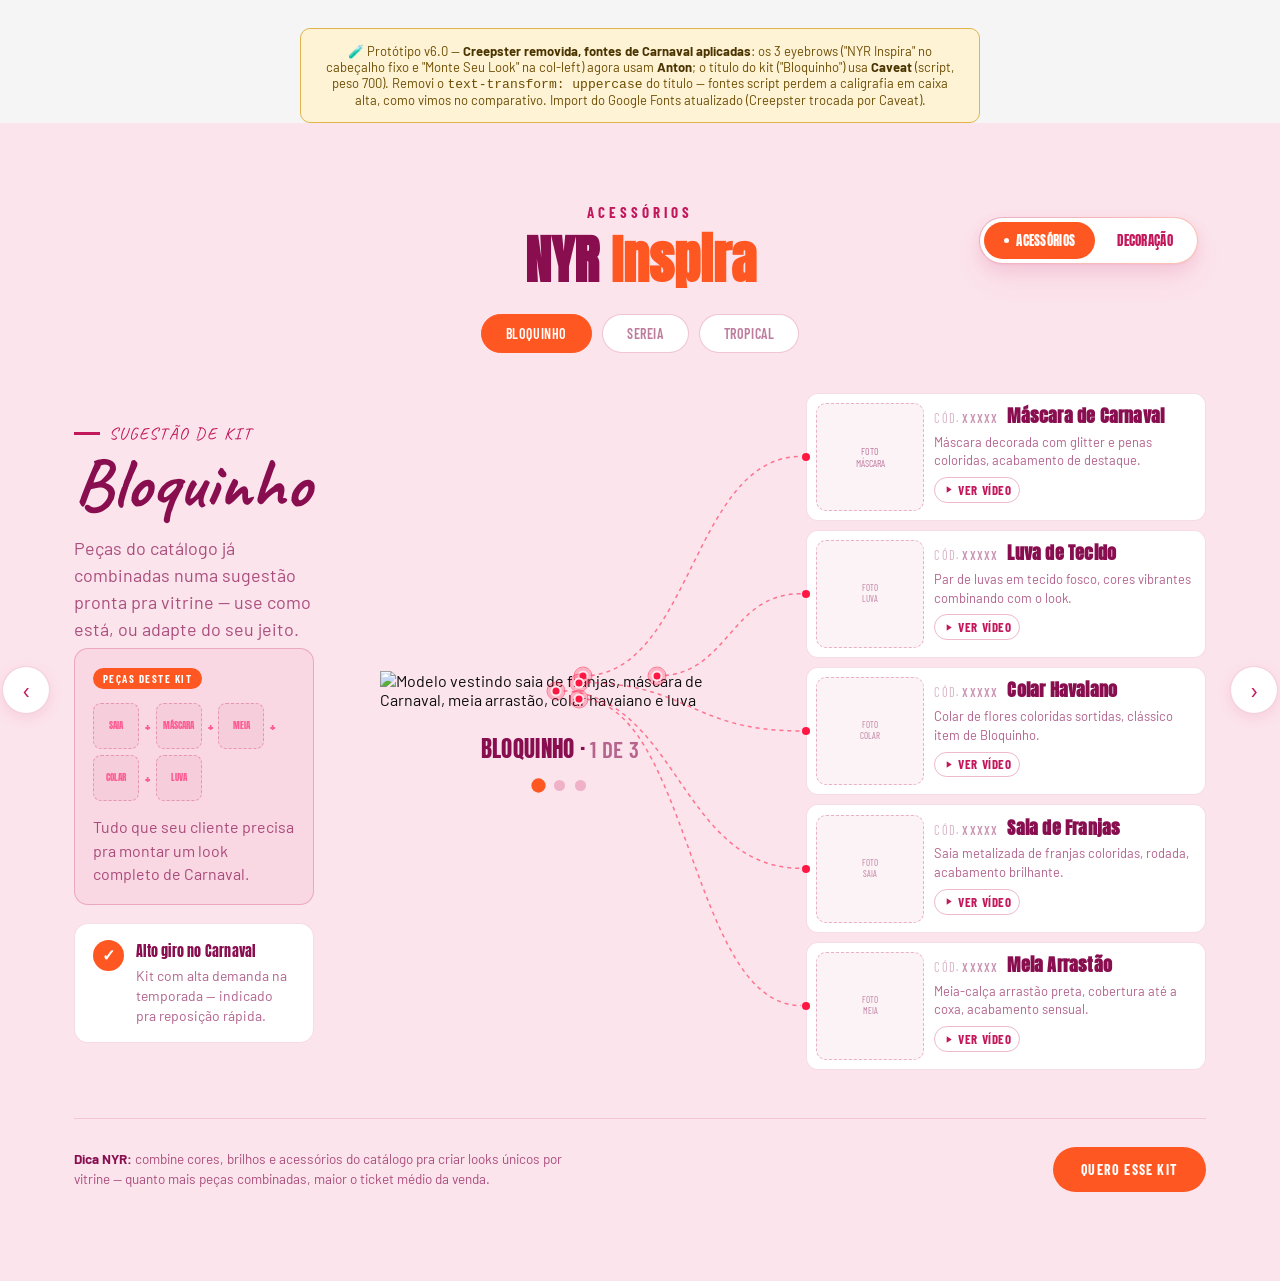
==== antigo.html @ 209e0025 "Testando fundos alternativos" ====
<!DOCTYPE html>
<html lang="pt-BR">

<head>
    <meta charset="UTF-8">
    <meta name="viewport" content="width=device-width, initial-scale=1.0">
    <title>Protótipo v2 — NYR Inspira (3 colunas + hotspots)</title>
    <link rel="preconnect" href="https://fonts.googleapis.com">
    <link rel="preconnect" href="https://fonts.gstatic.com" crossorigin>
    <link rel="stylesheet"
        href="https://fonts.googleapis.com/css2?family=Anton&family=Barlow+Condensed:wght@300;400;600;700&family=Barlow:ital,wght@0,400;0,500;0,600;1,400;1,600&family=Caveat:wght@700&display=swap">
    <style>
        :root {
            --white: #ffffff;
            --black: #0d0d0d;
            --gray-2: #e0e0e0;
            --gray-text: #6b6b6b;
            --radius-card: 16px;
            --transition: 0.32s cubic-bezier(0.4, 0, 0.2, 1);
            /* sazonalidade corrente da seção = Carnaval (Bloquinho) —
               paleta oficial herdada do SEASONS.carnaval do index.html,
               mesmos nomes de variável usados no applySeason() do site
               principal, pra já nascer compatível se um dia essa seção
               for costurada dentro dele */
            --season-primary: #C2185B;
            --season-cta: #FF5722;
            --season-light: #FCE4EC;
            --season-mid: #FF4081;
            --season-badge: #FF1744;
            --season-label: #880E4F;
            --season-border: #C2185B;
        }

        * {
            box-sizing: border-box;
            margin: 0;
            padding: 0;
        }

        html {
            overflow-x: hidden;
            /* o scroll horizontal da página é regido ora pelo <html>, ora
               pelo <body>, dependendo do navegador — aplicar só no body
               não é garantia; os dois juntos removem a ambiguidade */
        }

        body {
            font-family: 'Barlow', sans-serif;
            background: #f5f5f5;
            color: var(--black);
            overflow-x: hidden;
            width: 100%;
            /* contém elementos position:absolute que vazam pra fora da
               viewport (ex: as setas de navegação, que podem protuberar
               até ~88px pra fora do .inspira-grid em telas largas) — sem
               isso, esse vazamento gera barra de rolagem horizontal na
               página inteira */
        }

        img {
            display: block;
            max-width: 100%;
        }

        button {
            font-family: inherit;
            cursor: pointer;
            border: none;
            background: none;
        }

        .sandbox-note {
            max-width: 680px;
            margin: 28px auto 0;
            padding: 14px 18px;
            background: #fff3d6;
            border: 1px solid #e0b34d;
            border-radius: 10px;
            font-size: 13px;
            color: #6b4c00;
            text-align: center;
        }

        .sandbox-note b {
            color: #4a3400;
        }

        /* ═══════════════════════════════════════════════
           SEÇÃO
        ═══════════════════════════════════════════════ */
        .inspira {
            background: var(--season-light);
            padding: 80px 0 90px;
            position: relative;
            /* position:relative — âncora pras setas de navegação (bordas
               da seção) e pra alavanca Acessórios/Decoração (canto
               superior direito) */
        }

        .inspira .container {
            max-width: 1180px;
            margin: 0 auto;
            padding: 0 24px;
            position: relative;
            /* âncora das setas de navegação — não usamos .inspira-grid
               porque ela vira display:contents no mobile (perde a caixa).
               .container tem o mesmo retângulo que .inspira-grid em
               qualquer largura (grid não tem padding próprio), então
               trocar a referência não muda nada visualmente fora do
               mobile */
        }

        /* ─── CABEÇALHO DA SEÇÃO — fixo, nunca muda com a troca de kit ─── */
        .inspira-header {
            text-align: center;
            margin-bottom: 40px;
        }

        .inspira-header-eyebrow {
            font-family: 'Barlow Condensed', sans-serif;
            font-weight: 700;
            font-size: 15px;
            letter-spacing: 4px;
            text-transform: uppercase;
            color: var(--season-primary);
            display: block;
            margin-bottom: 12px;
            /* tamanhos replicados de .section-eyebrow (LP) — 15px base,
               17px em ≥1500px (ver media query lá embaixo) */
        }

        .inspira-header-title {
            font-family: 'Anton', sans-serif;
            font-size: clamp(32px, 5vw, 52px);
            line-height: 1.05;
            color: var(--season-label);
            margin-bottom: 10px;
            /* tamanhos replicados de .section-title (LP) — mesmo clamp()
               exato, com bônus em ≥1500px (clamp(52px,3.33vw,64px)) */
        }

        .inspira-header-title em {
            color: var(--season-cta);
            font-style: normal;
            /* réplica de .section-title em — a "segunda cor" do título,
               igual ao "Produtos" laranja no exemplo da LP */
        }

        /* ─── ALAVANCA ACESSÓRIOS/DECORAÇÃO — canto superior direito da
           seção, grande, tipo switch de tema claro/escuro. Página inicia
           em Acessórios. ─── */
        /* ─── ALAVANCA ACESSÓRIOS/DECORAÇÃO — canto superior direito da
           seção, acima do eyebrow (não mais na mesma faixa vertical, pra
           não sobrepor em telas estreitas). Página inicia em Acessórios.
           Pílula interna desliza via JS (updateModePill), medindo o botão
           ativo de verdade — mais robusto que calc() com gap de flex. ─── */
        .inspira-mode-toggle {
            position: absolute;
            top: 14px;
            right: 32px;
            display: inline-flex;
            background: #ffffff;
            border-radius: 100px;
            padding: 4px;
            gap: 2px;
            box-shadow:
                0 1px 2px rgba(194, 24, 91, 0.06),
                0 6px 16px rgba(194, 24, 91, 0.10),
                0 16px 32px rgba(194, 24, 91, 0.06);
            /* borda com leve gradiente em vez de linha sólida cinza-rosa —
               truque do duplo background (padding-box + border-box) */
            border: 1px solid transparent;
            background-image:
                linear-gradient(#ffffff, #ffffff),
                linear-gradient(135deg, rgba(194, 24, 91, 0.35), rgba(255, 87, 34, 0.35));
            background-origin: border-box;
            background-clip: padding-box, border-box;
            z-index: 6;
        }

        .inspira-mode-pill {
            position: absolute;
            top: 4px;
            left: 4px;
            height: calc(100% - 8px);
            width: 0;
            background: var(--season-cta);
            border-radius: 100px;
            transition: transform 0.35s cubic-bezier(0.65, 0, 0.35, 1), width 0.35s cubic-bezier(0.65, 0, 0.35, 1);
            z-index: 0;
        }

        .inspira-mode-btn {
            position: relative;
            z-index: 1;
            display: inline-flex;
            align-items: center;
            font-family: 'Anton', sans-serif;
            font-size: clamp(12px, 1vw, 14px);
            letter-spacing: 0.3px;
            text-transform: uppercase;
            padding: 9px 20px;
            border-radius: 100px;
            color: var(--season-primary);
            background: transparent;
            transition: color var(--transition);
            white-space: nowrap;
        }

        .inspira-mode-btn:not(.active):hover {
            color: var(--season-cta);
        }

        .inspira-mode-btn.active {
            color: #ffffff;
        }

        /* pontinho que só aparece no botão ativo — micro-detalhe que
           reforça o estado além da cor, com uma leve animação de entrada */
        .mode-dot {
            width: 0;
            height: 5px;
            border-radius: 50%;
            background: #ffffff;
            opacity: 0;
            transform: scale(0.4);
            transition: width var(--transition), opacity var(--transition), transform var(--transition), margin var(--transition);
        }

        .inspira-mode-btn.active .mode-dot {
            width: 5px;
            opacity: 1;
            transform: scale(1);
            margin-right: 7px;
        }

        /* ─── VIEWS (Acessórios / Decoração) — troca com fade+slide sutil ─── */
        .inspira-view {
            animation: inspiraViewIn 0.35s ease;
        }

        @keyframes inspiraViewIn {
            from {
                opacity: 0;
                transform: translateY(8px);
            }

            to {
                opacity: 1;
                transform: translateY(0);
            }
        }

        .inspira-decor-placeholder {
            text-align: center;
            padding: 80px 24px;
            max-width: 460px;
            margin: 0 auto;
        }

        .inspira-decor-placeholder-icon {
            font-size: 40px;
            display: block;
            margin-bottom: 14px;
        }

        .inspira-decor-placeholder h3 {
            font-family: 'Anton', sans-serif;
            font-size: 22px;
            color: var(--season-label);
            margin-bottom: 10px;
            text-transform: uppercase;
        }

        .inspira-decor-placeholder p {
            font-size: 14px;
            color: rgba(136, 14, 79, 0.65);
            line-height: 1.5;
        }

        /* ─── SEASON-TABS — trocam o kit exibido dentro da sazonalidade corrente ─── */
        .inspira-tabs {
            display: flex;
            justify-content: center;
            align-items: center;
            gap: 10px;
            margin-top: 26px;
            flex-wrap: wrap;
        }

        .inspira-tab {
            font-family: 'Barlow Condensed', sans-serif;
            font-size: 14px;
            font-weight: 600;
            letter-spacing: 0.6px;
            text-transform: uppercase;
            color: rgba(136, 14, 79, 0.55);
            background: #ffffff;
            border: 1px solid rgba(194, 24, 91, 0.25);
            padding: 10px 24px;
            border-radius: 100px;
            transition: color var(--transition), background var(--transition), border-color var(--transition);
        }

        .inspira-tab:hover {
            color: var(--season-label);
            border-color: rgba(194, 24, 91, 0.5);
        }

        .inspira-tab.active {
            color: #ffffff;
            background: var(--season-cta);
            border-color: var(--season-cta);
        }

        .inspira-grid {
            display: grid;
            grid-template-columns: minmax(200px, 240px) minmax(260px, 1fr) minmax(320px, 400px);
            grid-template-areas: "left model right";
            gap: 36px;
            align-items: center;
            /* position:relative removido — .inspira-grid não é mais o
               ancestral posicionado das setas (agora é .container, ver
               updateNavArrowPosition). Mantê-la position:relative aqui
               criava uma inconsistência: em ≤564px o JS calcula a
               posição relativa ao .container (grid vira display:contents
               e perde a caixa), mas em >564px o grid continuava sendo
               uma caixa real e MAIS PRÓXIMA que o container — o
               navegador ancorava ali, não no container que o JS estava
               presumindo, desalinhando as setas verticalmente */
        }

        .col-left {
            grid-area: left;
        }

        .col-model {
            grid-area: model;
        }

        .model-stack {
            display: flex;
            flex-direction: column;
            align-items: center;
            /* agrupa .model-frame + .kit-switcher-indicator num único
               filho de .col-model, pra empilhar verticalmente sem
               depender da direção do flex de .col-model (que é
               horizontal, pra alinhar a coluna toda no grid) */
        }

        .col-right {
            grid-area: right;
        }

        /* ─── COLUNA 1 — Título + Monte Seu Kit ─── */
        .col-left {
            text-align: left;
        }

        .col-left-decor {
            margin-top: clamp(8px, 1.36vw + 0.34px, 18px);
        }

        .kit-stat-badge {
            display: flex;
            text-align: left;
            align-items: flex-start;
            gap: clamp(6px, 0.82vw + 1.40px, 12px);
            background: #ffffff;
            border: 1px solid rgba(194, 24, 91, 0.15);
            border-radius: 14px;
            padding: clamp(8px, 1.09vw + 1.87px, 16px) clamp(9px, 1.22vw + 2.10px, 18px);
            width: 100%;
        }

        .kit-stat-icon {
            flex-shrink: 0;
            width: clamp(21px, 1.49vw + 12.57px, 32px);
            height: clamp(21px, 1.49vw + 12.57px, 32px);
            border-radius: 50%;
            background: var(--season-cta);
            color: #ffffff;
            display: flex;
            align-items: center;
            justify-content: center;
            font-size: clamp(11px, 0.68vw + 7.17px, 16px);
            font-weight: 700;
        }

        .kit-stat-title {
            font-family: 'Anton', sans-serif;
            font-size: clamp(11px, 0.48vw + 8.32px, 14.5px);
            color: var(--season-label);
            letter-spacing: 0.2px;
            margin-bottom: 4px;
        }

        .kit-stat-desc {
            font-size: clamp(11.5px, 0.34vw + 9.58px, 14px);
            line-height: 1.45;
            color: rgba(136, 14, 79, 0.65);
        }

        .inspira-eyebrow {
            font-family: 'Caveat', cursive;
            display: inline-flex;
            align-items: center;
            gap: clamp(5px, 0.68vw + 1.17px, 10px);
            font-size: clamp(13px, 0.54vw + 9.93px, 17px);
            letter-spacing: 2px;
            text-transform: uppercase;
            color: var(--season-primary);
            margin-bottom: clamp(2px, 0.27vw + 0.47px, 4px);
        }

        .inspira-eyebrow::before {
            content: '';
            width: clamp(11px, 2.04vw - 0.49px, 26px);
            height: 3px;
            background: var(--season-primary);
        }

        .inspira-title {
            font-family: 'Caveat', cursive;
            font-weight: 700;
            font-size: clamp(40px, 4.35vw + 15.48px, 72px);
            line-height: 1.02;
            color: var(--season-label);
        }

        .inspira-sub {
            font-size: clamp(15px, 0.41vw + 12.70px, 18px);
            line-height: 1.5;
            color: rgba(136, 14, 79, 0.7);
            margin: clamp(6px, 1.09vw - 0.13px, 14px) 0 clamp(3px, 0.41vw + 0.70px, 6px);
        }

        .kit-summary-card {
            background: rgba(194, 24, 91, 0.06);
            border: 1px solid rgba(194, 24, 91, 0.25);
            border-radius: 14px;
            padding: clamp(9px, 1.22vw + 2.10px, 18px);
        }

        .kit-summary-label {
            display: inline-block;
            background: var(--season-cta);
            color: #ffffff;
            font-family: 'Barlow Condensed', sans-serif;
            font-size: clamp(8.5px, 0.34vw + 6.58px, 11px);
            font-weight: 700;
            letter-spacing: 1.5px;
            text-transform: uppercase;
            padding: clamp(2px, 0.27vw + 0.47px, 4px) clamp(6px, 0.54vw + 2.93px, 10px);
            border-radius: 100px;
            margin-bottom: clamp(6px, 1.09vw - 0.13px, 14px);
        }

        .kit-summary-icons {
            display: flex;
            align-items: center;
            flex-wrap: wrap;
            row-gap: 8px;
            gap: clamp(3px, 0.41vw + 0.70px, 6px);
            margin-bottom: clamp(6px, 1.09vw - 0.13px, 14px);
        }

        .kit-summary-icons img {
            width: clamp(27px, 2.58vw + 12.44px, 46px);
            height: clamp(27px, 2.58vw + 12.44px, 46px);
            border-radius: 8px;
            object-fit: cover;
            border: 1px solid rgba(194, 24, 91, 0.2);
        }

        .kit-summary-icons span {
            font-family: 'Anton', sans-serif;
            font-size: clamp(10px, 0.68vw + 6.17px, 15px);
            color: rgba(255, 64, 129, 0.8);
        }

        /* swatch placeholder — usado enquanto não há foto real da peça */
        .placeholder-swatch {
            display: flex;
            align-items: center;
            justify-content: center;
            background: rgba(194, 24, 91, 0.05);
            border: 1px dashed rgba(194, 24, 91, 0.3);
            color: rgba(136, 14, 79, 0.5);
            font-family: 'Barlow Condensed', sans-serif;
            text-align: center;
            line-height: 1.2;
        }

        .kit-summary-card p {
            font-size: clamp(13px, 0.41vw + 10.70px, 16px);
            line-height: 1.5;
            color: rgba(136, 14, 79, 0.7);
        }

        /* ─── COLUNA 2 — Foto + hotspots ───
           A imagem fica MAIOR que as colunas vizinhas de propósito: como é o
           único conteúdo alto dessa coluna, ela dita a altura da linha do
           grid inteira — o texto da col-left e os cards da col-right, que
           são mais curtos, ficam centralizados (align-items:center no
           .inspira-grid) e "sobram" espaço vazio acima/abaixo, dando a
           impressão de que a foto invade esse espaço. Continua contida
           dentro do padding da seção .inspira, não rompe a seção. */
        .col-model {
            position: relative;
            display: flex;
            justify-content: flex-start;
            align-items: center;
            min-width: 0;
            overflow: visible;
        }

        .model-frame {
            position: relative;
            width: fit-content;
            margin-left: clamp(-30px, -18.75vw + 330px, 30px);
            /* oscila de -30px em 1920px até +30px em 1600px (transição
               mais rápida que antes). Acima de 1920px trava em -30px;
               abaixo de 1600px trava em +30px, até a faixa fixa de
               -40px assumir em 1179px (ver media query abaixo) — de
               900px pra baixo, o breakpoint tablet assume e força
               margin-left:0 (regra já existente, não alterada aqui).
               height segue removida, a pedido */
        }

        .model-photo {
            display: block;
            height: 100%;
            width: auto;
            object-fit: contain;
        }

        /* ─── setas de navegação — ciclam entre os kits. Ancoradas nas
           bordas da SEÇÃO (.inspira), não mais coladas no modelo — porque
           trocar de kit muda tudo (foto, texto, produtos), não só a foto,
           então a navegação merece ser um controle de nível de seção.
           "top" é definido via JS (updateNavArrowPosition), pra alinhar
           verticalmente com o centro do .model-frame mesmo a seção
           inteira (com cabeçalho + rodapé) sendo mais alta que a foto. ─── */
        .model-nav-arrow {
            position: absolute;
            width: 48px;
            height: 48px;
            border-radius: 50%;
            background: #ffffff;
            border: 1px solid rgba(194, 24, 91, 0.2);
            color: var(--season-primary);
            font-size: 26px;
            line-height: 1;
            display: flex;
            align-items: center;
            justify-content: center;
            cursor: pointer;
            box-shadow: 0 4px 14px rgba(194, 24, 91, 0.1);
            transition: background var(--transition), color var(--transition), border-color var(--transition);
            z-index: 5;
        }

        .model-nav-arrow:hover {
            background: var(--season-cta);
            color: #ffffff;
            border-color: var(--season-cta);
        }

        .model-nav-prev,
        .model-nav-next {
            /* left/right calculados via JS (updateNavArrowGap) — usar
               right:100%+margin gerou confusão de sinal duas vezes
               seguidas; pixels diretos em JS são inequívocos */
        }

        /* ─── indicador de kit ativo (nome + dots), sincronizado com as tabs ─── */
        .kit-switcher-indicator {
            display: flex;
            flex-direction: column;
            align-items: center;
            gap: 14px;
            margin-top: 22px;
        }

        .kit-switcher-label {
            font-family: 'Anton', sans-serif;
            font-size: clamp(18px, 1.8vw, 24px);
            font-weight: 400;
            color: var(--season-label);
            letter-spacing: 0.3px;
            text-transform: uppercase;
        }

        .kit-switcher-count {
            opacity: 0.6;
            font-family: 'Barlow Condensed', sans-serif;
            font-weight: 600;
        }

        .kit-switcher-dots {
            display: flex;
            gap: 10px;
        }

        .kit-dot {
            width: 11px;
            height: 11px;
            border-radius: 50%;
            background: rgba(194, 24, 91, 0.25);
            cursor: pointer;
            transition: background var(--transition), transform var(--transition);
        }

        .kit-dot.active {
            background: var(--season-cta);
            transform: scale(1.3);
        }

        /* mantido apenas como referência de fallback, não é mais usado no momento */
        .model-placeholder {
            width: 100%;
            height: 100%;
            display: flex;
            flex-direction: column;
            align-items: center;
            justify-content: center;
            border: 2px dashed rgba(255, 255, 255, 0.18);
            border-radius: 14px;
            gap: 10px;
        }

        .model-placeholder svg {
            width: 46%;
            opacity: 0.28;
        }

        .model-placeholder-label {
            font-family: 'Barlow Condensed', sans-serif;
            font-size: 11px;
            letter-spacing: 1px;
            text-transform: uppercase;
            color: rgba(255, 255, 255, 0.35);
            text-align: center;
            max-width: 180px;
            line-height: 1.4;
        }

        /* hotspot dots — posições em % ilustrativas, calibrar com a foto real */
        .hotspot {
            position: absolute;
            width: 11px;
            height: 11px;
            border-radius: 50%;
            background: var(--season-badge);
            border: 2px solid rgba(255, 255, 255, 0.9);
            box-shadow: 0 0 0 3px rgba(255, 23, 68, 0.25);
            transform: translate(-50%, -50%);
            z-index: 3;
            cursor: pointer;
            /* clicável — pula até o card de produto correspondente, ver
               scrollToCard() no JS */
        }

        .hotspot::after {
            content: '';
            position: absolute;
            inset: -6px;
            border-radius: 50%;
            border: 1.5px solid rgba(255, 23, 68, 0.5);
            animation: hotspot-pulse 2.2s ease-out infinite;
        }

        @keyframes hotspot-pulse {
            0% {
                transform: scale(0.8);
                opacity: 1;
            }

            100% {
                transform: scale(1.9);
                opacity: 0;
            }
        }

        /* posições calibradas medindo diretamente o canal alpha/cor da
           imagem landingPage_nyr-inspira.png (800×1536) — mesma
           metodologia usada no Vampiro, mas agora com 5 peças em vez de 3 */
        #hs-mascara {
            top: 13%;
            left: 52%;
            /* corrigido: a versão anterior (top:8% left:55%) caía nas
               penas, não na máscara — recalibrado isolando só o dourado
               da máscara e excluindo o magenta/amarelo das penas */
        }

        #hs-luva {
            top: 13%;
            left: 71%;
            /* luva erguida (mão direita) — a modelo usa luva nos dois
               braços, mas o produto é vendido como par único; escolhi a
               mão erguida por ficar mais destacada visualmente, igual à
               garra do Vampiro. A outra luva mediu top:53% left:15% se
               preferir trocar */
        }

        #hs-colar {
            top: 30%;
            left: 51%;
        }

        #hs-saia {
            top: 51%;
            left: 45%;
        }

        #hs-meia {
            top: 73%;
            left: 51%;
        }

        /* ─── linhas conectoras (SVG overlay) ─── */
        .connector-svg {
            position: absolute;
            inset: 0;
            width: 100%;
            height: 100%;
            pointer-events: none;
            z-index: 1;
            overflow: visible;
        }

        .connector-svg path {
            fill: none;
            stroke: rgba(255, 23, 68, 0.55);
            stroke-width: 1.5;
            stroke-dasharray: 4 4;
        }

        /* ─── COLUNA 3 — cards de produto ─── */
        .col-right {
            display: flex;
            flex-direction: column;
            gap: clamp(6.5px, 0.85vw, 9.1px);
        }

        .product-callout {
            position: relative;
            background: #ffffff;
            border: 1px solid rgba(194, 24, 91, 0.15);
            border-radius: 12px;
            padding: clamp(6.5px, 0.78vw, 9.1px);
            display: flex;
            gap: clamp(6.5px, 1.04vw, 10.4px);
            align-items: flex-start;
            transition: border-color var(--transition);
        }

        .product-callout:hover {
            border-color: var(--season-cta);
        }

        .product-callout.hs-active {
            border-color: var(--season-cta);
            border-width: 2px;
            box-shadow: 0 0 0 4px rgba(255, 87, 34, 0.18);
            transition: border-color var(--transition), border-width var(--transition), box-shadow var(--transition);
            /* acende ao clicar no hotspot correspondente na foto — ver
               jump() no JS, que adiciona essa classe e some sozinha
               depois de alguns segundos */
        }

        .product-callout-photo {
            width: clamp(72px, 9vw, 108px);
            aspect-ratio: 1 / 1;
            /* aspect-ratio garante que a altura acompanhe a largura fluida
               na mesma proporção — nunca esprema/estique a imagem */
            border-radius: 10px;
            overflow: hidden;
            flex-shrink: 0;
        }

        .product-callout-photo img {
            width: 100%;
            height: 100%;
            object-fit: cover;
        }

        .product-callout-body {
            flex: 1;
            min-width: 0;
            padding-top: 2px;
        }

        .product-callout-title-row {
            display: flex;
            align-items: baseline;
            gap: 9px;
            flex-wrap: wrap;
            margin-bottom: 6px;
        }

        .product-callout-ref {
            font-family: 'Barlow Condensed', sans-serif;
            font-size: clamp(10.8px, 0.23vw + 9.50px, 12.5px);
            font-weight: 600;
            letter-spacing: 1.2px;
            color: rgba(136, 14, 79, 0.45);
            flex-shrink: 0;
        }

        .product-callout-ref::before {
            content: 'CÓD. ';
            opacity: 0.7;
            font-weight: 400;
        }

        .product-callout-name {
            font-family: 'Anton', sans-serif;
            font-size: clamp(15px, 0.41vw + 12.70px, 18px);
            letter-spacing: 0.2px;
            color: var(--season-label);
            line-height: 1.22;
        }

        .product-callout-desc {
            font-family: 'Barlow', sans-serif;
            font-size: clamp(11.5px, 0.20vw + 10.35px, 13px);
            line-height: 1.45;
            color: rgba(136, 14, 79, 0.65);
            margin-bottom: 7px;
        }

        .product-callout-video-btn {
            display: inline-flex;
            align-items: center;
            gap: 4px;
            padding: clamp(3.25px, 0.39vw, 3.9px) clamp(5.85px, 0.65vw, 7.8px);
            border: 1.5px solid rgba(194, 24, 91, 0.3);
            border-radius: 100px;
            color: var(--season-primary);
            font-family: 'Barlow Condensed', sans-serif;
            font-size: clamp(11.5px, 0.20vw + 10.35px, 13px);
            font-weight: 700;
            letter-spacing: 0.6px;
            text-transform: uppercase;
            transition: border-color var(--transition), color var(--transition);
        }

        .product-callout-video-btn:hover {
            border-color: var(--season-cta);
            color: var(--season-cta);
        }

        .product-callout-video-btn svg {
            width: 11px;
            height: 11px;
            fill: currentColor;
            flex-shrink: 0;
        }

        /* pontinho de origem da linha, do lado do card (coluna 3) */
        .product-callout::before {
            content: '';
            position: absolute;
            width: 8px;
            height: 8px;
            border-radius: 50%;
            background: var(--season-badge);
            top: 50%;
            left: -5px;
            transform: translateY(-50%);
        }

        /* ─── rodapé da seção: dica + cta ─── */
        .inspira-footer {
            margin-top: 48px;
            display: flex;
            align-items: center;
            justify-content: space-between;
            gap: 24px;
            flex-wrap: wrap;
            border-top: 1px solid rgba(194, 24, 91, 0.15);
            padding-top: 28px;
        }

        .inspira-tip {
            font-size: 13.5px;
            line-height: 1.5;
            color: rgba(136, 14, 79, 0.7);
            max-width: 520px;
        }

        .inspira-tip strong {
            color: var(--season-label);
        }

        .inspira-btn {
            flex-shrink: 0;
            background: var(--season-cta);
            color: #ffffff;
            font-family: 'Barlow Condensed', sans-serif;
            font-size: 14px;
            font-weight: 700;
            letter-spacing: 1.2px;
            text-transform: uppercase;
            padding: 14px 28px;
            border-radius: 100px;
            transition: transform var(--transition);
        }

        .inspira-btn:hover {
            transform: translateY(-2px);
        }

        /* ─── BÔNUS EM TELAS LARGAS (≥1500px) — replica o padrão da LP,
           que também dá um acréscimo de tamanho de fonte nessa faixa.
           Nosso clamp() trava em 1300px e não cresce mais sozinho; essa
           camada retoma o crescimento acima disso, só nos papéis que já
           estão alinhados à LP na base (os que ainda não foram alinhados,
           ou que a própria LP não bonifica em 1500px, ficam de fora por
           enquanto). ─── */
        @media (min-width: 1500px) {
            .inspira-eyebrow {
                font-size: 17px;
                /* LP: .section-eyebrow em ≥1500px */
            }

            .product-callout-name {
                font-size: 20px;
                /* LP: .card-name em ≥1500px */
            }

            .product-callout-desc {
                font-size: 15px;
                /* LP: .card-desc em ≥1500px */
            }

            .inspira-header-eyebrow {
                font-size: 17px;
                /* LP: .section-eyebrow em ≥1500px */
            }

            .inspira-header-title {
                font-size: clamp(52px, 3.33vw, 64px);
                /* LP: .section-title em ≥1500px */
            }

            .inspira-sub {
                font-size: 20px;
            }

            .kit-summary-card p {
                font-size: 18px;
            }
        }

        /* ─── responsivo ─── */
        /* faixa 901px–1179px: margin-left fixo em -40px (fora da
           oscilação -30↔30 de cima, e antes do breakpoint tablet
           assumir com margin-left:0 em ≤900px) */
        @media (max-width: 1179px) and (min-width: 901px) {
            .model-frame {
                margin-left: -40px;
            }
        }

        /* ─── BREAKPOINT A (testando: 900px) — só a col-right quebra pra
           baixo; col-left e col-model continuam lado a lado. As linhas
           conectoras já desligam aqui, porque os cards deixam de estar ao
           lado da foto (ligar um hotspot a um card lá embaixo não faz
           sentido visualmente). col-right ocupa a largura toda embaixo. ─── */
        @media (max-width: 900px) {
            .inspira-grid {
                grid-template-columns: minmax(200px, 240px) 1fr;
                grid-template-areas:
                    "left model"
                    "right right";
                row-gap: 32px;
            }

            .col-right {
                width: 100%;
            }

            /* modelo passa a ser dimensionado pela LARGURA disponível da
               coluna (não mais pela altura via vw) — cresce pra preencher
               o espaço ao lado da col-left em vez de sobrar vão vazio.
               aspect-ratio trava a proporção (800:1536), então a altura
               sempre acompanha corretamente, nunca esprememdo/esticando.
               Calibrado: 280px em 564px de viewport (piso, ver breakpoint
               B) até 480px em 900px de viewport (teto) */
            .model-frame {
                width: clamp(280px, 59.5vw - 56px, 480px);
                height: auto;
                aspect-ratio: 800 / 1536;
                margin-left: 0;
            }

            .col-model {
                justify-content: center;
                /* centraliza o modelo dentro da célula — a coluna (1fr)
                   costuma ser mais larga que o frame, então sobra espaço
                   nas laterais; sem isso ele ficaria colado à esquerda
                   (herda flex-start do desktop) */
            }

            .connector-svg {
                display: none;
            }

            .product-callout::before {
                display: none;
            }

            /* CAUSA RAIZ do toggle sobrepondo o cabeçalho: .container
               ganhou position:relative numa rodada anterior (pra âncora
               das setas), e virou o ancestral posicionado mais próximo do
               toggle — antes era .inspira (topo da seção, 80px ACIMA de
               onde o cabeçalho começa, dava folga de sobra). Agora o
               topo do .container já coincide quase com o início do
               cabeçalho, então top:14px (relativo ao container) sobra
               quase nada de folga. -66px = 14px (folga original,
               relativa à seção) − 80px (padding-top da seção, "gasto"
               antes do container começar) — restaura a MESMA folga
               visual de antes, só que recalculada pro novo ancestral.
               Só nessa faixa: em desktop, o toggle relativo ao container
               é o efeito que você gostou, não mexi lá. */
            .inspira-mode-toggle {
                top: -66px;
            }
        }

        /* ─── esconder as setas na faixa intermediária (900px → 565px) —
           layout tablet, sem necessidade de navegação por seta aqui;
           os dots do kit-switcher-indicator continuam disponíveis ─── */
        @media (max-width: 900px) and (min-width: 565px) {
            .model-nav-arrow {
                display: none;
            }
        }

        /* ─── BREAKPOINT B (564px — recalculado, não é mais 535px) —
           col-left e col-model já não cabem mais lado a lado; tudo
           empilha numa coluna só. O valor 564px não é arredondamento
           livre: é o ponto exato em que o orçamento de espaço fecha com
           o novo piso de 280px do modelo (280 + 200 col-left + 36 gap +
           48 padding = 564px) — abaixo disso, o modelo não cabe mais no
           mínimo definido, então empilha. ─── */
        @media (max-width: 564px) {

            /* ─── REORDENAÇÃO MOBILE — "achata" a hierarquia (header → grid
               → col-left) numa única sequência via display:contents, pra
               poder intercalar itens que hoje vivem em níveis de
               aninhamento diferentes. Ordem final: rótulo pequeno → título
               grande → subtítulo → tabs → peças do kit → foto → cards. ─── */
            .inspira .container {
                display: flex;
                flex-direction: column;
                gap: 10px;
                /* itens achatados via display:contents não colapsam
                   margem entre si (diferente do fluxo de bloco normal) —
                   por isso zero as margens individuais de cada item logo
                   abaixo, deixando esse gap como ÚNICA fonte de
                   espaçamento (evita que margem própria + gap se somem e
                   fiquem exagerados) */
            }

            .inspira-header,
            #inspira-view-acessorios,
            .inspira-grid,
            .col-left {
                display: contents;
                /* "some" da árvore visual sem sumir do DOM — os filhos
                   passam a competir direto pela ordem do .container.
                   IMPORTANTE: usar o id #inspira-view-acessorios (não a
                   classe .inspira-view) — a classe é compartilhada com a
                   view "Decoração", que fica escondida via atributo
                   [hidden]; regra de autor com mesma especificidade SEMPRE
                   vence [hidden] (que é regra do navegador), então usar a
                   classe revelava o conteúdo escondido junto */
            }

            .inspira-header-eyebrow {
                order: 1;
                margin-bottom: 0;
            }

            .inspira-header-title {
                order: 2;
                margin-bottom: 0;
            }

            .inspira-sub {
                order: 3;
                text-align: center;
                margin: 0;
            }

            .inspira-tabs {
                order: 4;
                margin-top: 0;
            }

            .kit-summary-card {
                order: 5;
            }

            .col-model {
                order: 6;
            }

            .col-right {
                order: 7;
            }

            .inspira-footer {
                order: 8;
            }

            /* .inspira-eyebrow ("Sugestão de Kit") + .inspira-title (nome
               do kit) saem do fluxo — viram legenda sobreposta no canto
               superior esquerdo da foto, aproveitando o vão vazio que já
               existe ali (margem transparente do PNG antes das penas) */
            .inspira-eyebrow,
            .inspira-title {
                position: absolute;
                top: 12px;
                left: 12px;
                max-width: 58%;
                text-align: left;
                z-index: 3;
            }

            .inspira-eyebrow {
                font-size: 10px !important;
                /* teto próprio pro contexto de legenda sobreposta — o
                   clamp() geral (13-17px) foi pensado pra coluna de
                   texto normal (tablet/desktop) e vazava pra cá também,
                   ficando grande demais em cima da foto */
            }

            .inspira-title {
                top: 34px;
                line-height: 0.95;
                font-size: 24px !important;
                /* mesmo motivo do eyebrow acima — o clamp() geral
                   (40-72px) é grande demais pra caber em 58% da largura
                   do frame sem sobrepor a máscara/rosto da modelo */
            }

            /* selo "Alto giro no Carnaval" sai do mobile — corta pra
               deixar o fluxo mais enxuto, como decidido na discussão */
            .col-left-decor {
                display: none;
            }

            .col-right {
                text-align: center;
                align-items: stretch;
            }

            .kit-summary-icons {
                justify-content: center;
                /* text-align:center do pai não afeta um flex row —
                   os ícones ficavam colados à esquerda sem isso */
            }

            .product-callout-body {
                text-align: left;
                /* sobrescreve o text-align:center herdado do .col-right —
                   o card em si fica centralizado na coluna, mas o texto
                   dentro dele continua alinhado à esquerda */
            }

            .col-model {
                justify-content: center;
            }

            .model-frame {
                height: auto;
                width: 100%;
                max-width: 280px;
                margin: 0 auto;
            }

            .model-photo {
                height: auto;
                width: 100%;
            }

            .inspira-tab {
                font-size: 11px;
                padding: 7px 16px;
            }

            .model-nav-arrow {
                width: 34px;
                height: 34px;
                font-size: 18px;
            }
        }
    </style>
</head>

<body>

    <div class="sandbox-note">
        🧪 Protótipo v6.0 — <b>Creepster removida, fontes de Carnaval aplicadas</b>: os 3 eyebrows ("NYR
        Inspira" no cabeçalho fixo e "Monte Seu Look" na col-left) agora usam <b>Anton</b>; o título do kit
        ("Bloquinho") usa <b>Caveat</b> (script, peso 700). Removi o <code>text-transform: uppercase</code> do
        título — fontes script perdem a caligrafia em caixa alta, como vimos no comparativo. Import do Google
        Fonts atualizado (Creepster trocada por Caveat).
    </div>

    <section class="inspira">
        <div class="container">

            <!-- CABEÇALHO — fixo, identidade da seção, nunca muda -->
            <div class="inspira-header">
                <span class="inspira-header-eyebrow"><span class="inspira-mode-word">Acessórios</span></span>
                <h1 class="inspira-header-title">NYR <em>Inspira</em></h1>

                <!-- toggle Acessórios/Decoração — página inicia em Acessórios -->
                <div class="inspira-mode-toggle" role="tablist">
                    <span class="inspira-mode-pill" aria-hidden="true"></span>
                    <button class="inspira-mode-btn active" data-mode="acessorios" role="tab" aria-selected="true"><span
                            class="mode-dot"></span>Acessórios</button>
                    <button class="inspira-mode-btn" data-mode="decoracao" role="tab" aria-selected="false"><span
                            class="mode-dot"></span>Decoração</button>
                </div>

                <!-- SEASON-TABS (placeholder) — trocam o kit exibido dentro da sazonalidade corrente -->
                <div class="inspira-tabs">
                    <button class="inspira-tab active">Bloquinho</button>
                    <button class="inspira-tab">Sereia</button>
                    <button class="inspira-tab">Tropical</button>
                </div>
            </div>

            <!-- VIEW: ACESSÓRIOS (visível por padrão) -->
            <div id="inspira-view-acessorios" class="inspira-view">
                <div class="inspira-grid">
                    <!-- setas de navegação — ancoradas nas bordas do GRID (não
                     mais da seção nem do modelo), ~40px de distância.
                     Posição vertical (top) calculada via JS em
                     updateNavArrowPosition(), alinhada ao .model-frame -->
                    <button class="model-nav-arrow model-nav-prev" aria-label="Kit anterior">‹</button>
                    <button class="model-nav-arrow model-nav-next" aria-label="Próximo kit">›</button>

                    <!-- COLUNA 1 — título do kit ativo + monte seu kit -->
                    <div class="col-left">
                        <span class="inspira-eyebrow">Sugestão de Kit</span>
                        <h2 class="inspira-title">Bloquinho</h2>
                        <p class="inspira-sub">Peças do catálogo já combinadas numa sugestão pronta pra vitrine —
                            use como está, ou adapte do seu jeito.</p>

                        <div class="kit-summary-card">
                            <span class="kit-summary-label">Peças Deste Kit</span>
                            <div class="kit-summary-icons">
                                <span class="placeholder-swatch"
                                    style="width:46px;height:46px;border-radius:8px;font-size:9px;">SAIA</span>
                                <span>+</span>
                                <span class="placeholder-swatch"
                                    style="width:46px;height:46px;border-radius:8px;font-size:9px;">MÁSCARA</span>
                                <span>+</span>
                                <span class="placeholder-swatch"
                                    style="width:46px;height:46px;border-radius:8px;font-size:9px;">MEIA</span>
                                <span>+</span>
                                <span class="placeholder-swatch"
                                    style="width:46px;height:46px;border-radius:8px;font-size:9px;">COLAR</span>
                                <span>+</span>
                                <span class="placeholder-swatch"
                                    style="width:46px;height:46px;border-radius:8px;font-size:9px;">LUVA</span>
                            </div>
                            <p>Tudo que seu cliente precisa pra montar um look completo de Carnaval.</p>
                        </div>

                        <!-- selo de performance do kit — placeholder, sem dado real ainda -->
                        <div class="col-left-decor">
                            <div class="kit-stat-badge">
                                <span class="kit-stat-icon">✓</span>
                                <div>
                                    <div class="kit-stat-title">Alto giro no Carnaval</div>
                                    <p class="kit-stat-desc">Kit com alta demanda na temporada — indicado pra
                                        reposição rápida.</p>
                                </div>
                            </div>
                        </div>
                    </div>

                    <!-- COLUNA 2 — foto do modelo + hotspots -->
                    <div class="col-model">
                        <div class="model-stack">
                            <div class="model-frame">
                                <!-- overlay de linhas — desenhadas via JS abaixo, ligando cada hotspot ao card correspondente -->
                                <svg class="connector-svg" id="connectorSvg"></svg>

                                <img class="model-photo"
                                    src="https://res.cloudinary.com/dzt1kqdbc/image/upload/v1786128099/landingPage_nyr-inspira_nt9iwv.png"
                                    alt="Modelo vestindo saia de franjas, máscara de Carnaval, meia arrastão, colar havaiano e luva">

                                <span class="hotspot" id="hs-mascara" data-target="card-mascara"></span>
                                <span class="hotspot" id="hs-luva" data-target="card-luva"></span>
                                <span class="hotspot" id="hs-colar" data-target="card-colar"></span>
                                <span class="hotspot" id="hs-saia" data-target="card-saia"></span>
                                <span class="hotspot" id="hs-meia" data-target="card-meia"></span>
                            </div>

                            <!-- indicador de posição — nome do kit ativo + dots, sincronizado com as tabs e as setas -->
                            <div class="kit-switcher-indicator">
                                <span class="kit-switcher-label">Bloquinho · <span class="kit-switcher-count">1 de
                                        3</span></span>
                                <div class="kit-switcher-dots">
                                    <span class="kit-dot active" data-index="0"></span>
                                    <span class="kit-dot" data-index="1"></span>
                                    <span class="kit-dot" data-index="2"></span>
                                </div>
                            </div>
                        </div>
                    </div>

                    <!-- COLUNA 3 — cards de produto -->
                    <div class="col-right">
                        <div class="product-callout" id="card-mascara">
                            <div class="product-callout-photo placeholder-swatch" style="font-size:10px;">
                                FOTO<br>MÁSCARA
                            </div>
                            <div class="product-callout-body">
                                <div class="product-callout-title-row">
                                    <span class="product-callout-ref">XXXXX</span>
                                    <h3 class="product-callout-name">Máscara de Carnaval</h3>
                                </div>
                                <p class="product-callout-desc">Máscara decorada com glitter e penas coloridas,
                                    acabamento de destaque.</p>
                                <button class="product-callout-video-btn">
                                    <svg viewBox="0 0 24 24">
                                        <path d="M8 5v14l11-7z" />
                                    </svg>
                                    Ver Vídeo
                                </button>
                            </div>
                        </div>

                        <div class="product-callout" id="card-luva">
                            <div class="product-callout-photo placeholder-swatch" style="font-size:9px;">FOTO<br>LUVA
                            </div>
                            <div class="product-callout-body">
                                <div class="product-callout-title-row">
                                    <span class="product-callout-ref">XXXXX</span>
                                    <h3 class="product-callout-name">Luva de Tecido</h3>
                                </div>
                                <p class="product-callout-desc">Par de luvas em tecido fosco, cores vibrantes
                                    combinando com o look.</p>
                                <button class="product-callout-video-btn">
                                    <svg viewBox="0 0 24 24">
                                        <path d="M8 5v14l11-7z" />
                                    </svg>
                                    Ver Vídeo
                                </button>
                            </div>
                        </div>

                        <div class="product-callout" id="card-colar">
                            <div class="product-callout-photo placeholder-swatch" style="font-size:9px;">FOTO<br>COLAR
                            </div>
                            <div class="product-callout-body">
                                <div class="product-callout-title-row">
                                    <span class="product-callout-ref">XXXXX</span>
                                    <h3 class="product-callout-name">Colar Havaiano</h3>
                                </div>
                                <p class="product-callout-desc">Colar de flores coloridas sortidas, clássico item
                                    de Bloquinho.</p>
                                <button class="product-callout-video-btn">
                                    <svg viewBox="0 0 24 24">
                                        <path d="M8 5v14l11-7z" />
                                    </svg>
                                    Ver Vídeo
                                </button>
                            </div>
                        </div>

                        <div class="product-callout" id="card-saia">
                            <div class="product-callout-photo placeholder-swatch" style="font-size:9px;">FOTO<br>SAIA
                            </div>
                            <div class="product-callout-body">
                                <div class="product-callout-title-row">
                                    <span class="product-callout-ref">XXXXX</span>
                                    <h3 class="product-callout-name">Saia de Franjas</h3>
                                </div>
                                <p class="product-callout-desc">Saia metalizada de franjas coloridas, rodada,
                                    acabamento brilhante.</p>
                                <button class="product-callout-video-btn">
                                    <svg viewBox="0 0 24 24">
                                        <path d="M8 5v14l11-7z" />
                                    </svg>
                                    Ver Vídeo
                                </button>
                            </div>
                        </div>

                        <div class="product-callout" id="card-meia">
                            <div class="product-callout-photo placeholder-swatch" style="font-size:9px;">FOTO<br>MEIA
                            </div>
                            <div class="product-callout-body">
                                <div class="product-callout-title-row">
                                    <span class="product-callout-ref">XXXXX</span>
                                    <h3 class="product-callout-name">Meia Arrastão</h3>
                                </div>
                                <p class="product-callout-desc">Meia-calça arrastão preta, cobertura até a coxa,
                                    acabamento sensual.</p>
                                <button class="product-callout-video-btn">
                                    <svg viewBox="0 0 24 24">
                                        <path d="M8 5v14l11-7z" />
                                    </svg>
                                    Ver Vídeo
                                </button>
                            </div>
                        </div>
                    </div>

                </div>

                <div class="inspira-footer">
                    <p class="inspira-tip"><strong>Dica NYR:</strong> combine cores, brilhos e acessórios do
                        catálogo pra criar looks únicos por vitrine — quanto mais peças combinadas, maior o ticket
                        médio da venda.</p>
                    <button class="inspira-btn">Quero Esse Kit</button>
                </div>
            </div>
            <!-- /VIEW: ACESSÓRIOS -->

            <!-- VIEW: DECORAÇÃO (placeholder — sem conteúdo real ainda, só a troca de UI) -->
            <div id="inspira-view-decoracao" class="inspira-view" hidden>
                <div class="inspira-decor-placeholder">
                    <span class="inspira-decor-placeholder-icon">🎈</span>
                    <h3>Kits de decoração chegando em breve</h3>
                    <p>Essa view já está com a troca de UI funcionando — falta só o conteúdo real dos kits de
                        decoração entrar aqui.</p>
                </div>
            </div>
        </div>
    </section>

    <script>
        // ─── KIT SWITCHER — sincroniza season-tabs, setas e dots ───
        // nota: só "Bloquinho" tem conteúdo real hoje (foto + hotspots +
        // cards). Sereia/Tropical são placeholders — ciclar troca o nome
        // do kit no título e o estado ativo de tabs/dots, mas a foto e os
        // cards continuam sendo os do Bloquinho até essas peças existirem.
        const kitNames = ['Bloquinho', 'Sereia', 'Tropical'];
        let activeKitIndex = 0;

        function setActiveKit(index) {
            activeKitIndex = (index + kitNames.length) % kitNames.length;
            const name = kitNames[activeKitIndex];

            document.querySelectorAll('.inspira-tab').forEach((tab, i) => {
                tab.classList.toggle('active', i === activeKitIndex);
            });
            document.querySelectorAll('.kit-dot').forEach((dot, i) => {
                dot.classList.toggle('active', i === activeKitIndex);
            });
            document.querySelector('.kit-switcher-label').innerHTML =
                `${name} · <span class="kit-switcher-count">${activeKitIndex + 1} de ${kitNames.length}</span>`;
            document.querySelector('.inspira-title').textContent = name;
        }

        document.querySelectorAll('.inspira-tab').forEach((tab, i) => {
            tab.addEventListener('click', () => setActiveKit(i));
        });
        document.querySelectorAll('.kit-dot').forEach((dot, i) => {
            dot.addEventListener('click', () => setActiveKit(i));
        });
        document.querySelector('.model-nav-prev')
            .addEventListener('click', () => setActiveKit(activeKitIndex - 1));
        document.querySelector('.model-nav-next')
            .addEventListener('click', () => setActiveKit(activeKitIndex + 1));

        // ─── TOGGLE ACESSÓRIOS / DECORAÇÃO ───
        // Decoração ainda não tem conteúdo real — troca só a UI (fade+slide
        // via .inspira-view, já no CSS) e mostra o placeholder.
        document.querySelectorAll('.inspira-mode-btn').forEach(btn => {
            btn.addEventListener('click', () => {
                document.querySelectorAll('.inspira-mode-btn').forEach(b => {
                    b.classList.toggle('active', b === btn);
                    b.setAttribute('aria-selected', b === btn ? 'true' : 'false');
                });
                updateModePill();

                const isDecor = btn.dataset.mode === 'decoracao';
                const acessorios = document.getElementById('inspira-view-acessorios');
                const decoracao = document.getElementById('inspira-view-decoracao');
                acessorios.hidden = isDecor;
                decoracao.hidden = !isDecor;

                // rótulo pequeno acompanha o modo ativo — "Acessórios" ou "Decoração"
                document.querySelector('.inspira-mode-word').textContent =
                    isDecor ? 'Decoração' : 'Acessórios';

                // as season-tabs só fazem sentido dentro de Acessórios
                document.querySelector('.inspira-tabs').style.display = isDecor ? 'none' : 'flex';

                // reaplica a animação de entrada (a classe já saiu do DOM
                // reflow, então remover/re-adicionar reinicia o keyframe)
                const view = isDecor ? decoracao : acessorios;
                view.classList.remove('inspira-view');
                void view.offsetWidth; // força reflow
                view.classList.add('inspira-view');
            });
        });

        // Mede o botão ativo de verdade (offsetLeft/offsetWidth) e move a
        // pílula até lá — mais robusto que calc() com gap de flexbox, e
        // já lida sozinho com qualquer mudança de tamanho de fonte/padding
        // entre breakpoints, sem precisar duplicar a matemática em CSS.
        function updateModePill() {
            const toggle = document.querySelector('.inspira-mode-toggle');
            const active = toggle.querySelector('.inspira-mode-btn.active');
            const pill = toggle.querySelector('.inspira-mode-pill');
            if (!active || !pill) return;
            pill.style.width = active.offsetWidth + 'px';
            pill.style.transform = `translateX(${active.offsetLeft - 4}px)`;
        }

        // Posiciona as setas de navegação (agora ancoradas nas bordas da
        // SEÇÃO, não mais coladas no modelo) alinhadas verticalmente ao
        // centro do .model-frame — necessário porque a altura do
        // cabeçalho (eyebrow + alavanca + tabs) varia, então um "top: 50%"
        // fixo relativo à seção inteira não bateria com a foto.
        function updateNavArrowPosition() {
            const frame = document.querySelector('.model-frame');
            const grid = document.querySelector('.inspira .container');
            // .container em vez de .inspira-grid — a grid vira
            // display:contents no mobile (≤564px) e perde a caixa; o
            // container tem o mesmo retângulo em qualquer largura
            const prev = document.querySelector('.model-nav-prev');
            const next = document.querySelector('.model-nav-next');
            if (!frame || !grid || !prev || !next) return;

            const frameRect = frame.getBoundingClientRect();
            const gridRect = grid.getBoundingClientRect();
            const top = frameRect.top - gridRect.top + frameRect.height / 2;
            document.querySelectorAll('.model-nav-arrow').forEach(a => {
                a.style.top = top + 'px';
                a.style.transform = 'translateY(-50%)';
            });

            // gap: distância entre a seta e a borda do grid — positivo =
            // seta por FORA do grid, negativo = seta sobrepondo o grid
            // pra dentro. Testado em Python linha por linha antes de
            // traduzir pra JS, pra não repetir o erro de sinal de antes.
            const w = document.documentElement.clientWidth;
            let gap;
            if (w <= 564) {
                gap = 10;
            } else if (w <= 900) {
                gap = -15;
            } else {
                const A = (-15 - 40) / (950 - 1400);
                gap = 40 + A * (w - 1400);
                gap = Math.max(-15, Math.min(40, gap));
            }

            const arrowWidth = prev.offsetWidth;
            const safetyPadding = 2; // folga mínima até a borda real da tela

            // trava de segurança: o espaço FÍSICO disponível de cada lado
            // é medido de verdade (não presumido pela fórmula), porque o
            // .container trava em max-width:1180px antes da viewport
            // crescer — em larguras intermediárias sobra bem menos espaço
            // do que a fórmula "imagina" ter
            const spaceLeft = gridRect.left - arrowWidth - safetyPadding;
            const spaceRight = (document.documentElement.clientWidth - gridRect.right) - arrowWidth - safetyPadding;
            // clientWidth (não innerWidth) — innerWidth inclui a barra de
            // rolagem vertical, o que inflava o espaço "disponível" à
            // direita e desalinhava essa seta em relação à esquerda

            // um único gap compartilhado pros dois lados (o menor entre
            // fórmula/esquerda/direita) — garante simetria perfeita, em
            // vez de cada seta ter seu próprio limite independente (que
            // deixava uma ligeiramente mais colada que a outra por causa
            // de diferenças residuais de sub-pixel entre os dois lados)
            const safeGap = Math.min(gap, spaceLeft, spaceRight);
            const gridWidth = grid.offsetWidth;

            // as DUAS setas usam "left" (nunca "right") — mesmo com o
            // mesmo número, o navegador arredonda sub-pixel de forma
            // ligeiramente diferente pra "left" vs "right", o que gerava
            // 1px de diferença visual mesmo com o safeGap idêntico
            prev.style.left = -(safeGap + arrowWidth) + 'px';
            prev.style.right = 'auto';
            next.style.left = (gridWidth + safeGap) + 'px';
            next.style.right = 'auto';
        }

        // Desenha as linhas SVG do hotspot até o card correspondente.
        // Recalcula em resize/load pra acompanhar o layout responsivo.
        function drawConnectors() {
            const svg = document.getElementById('connectorSvg');
            const frame = document.querySelector('.model-frame');
            if (window.innerWidth <= 900) { svg.innerHTML = ''; return; } // desliga a partir do breakpoint A (col-right quebra pra baixo)

            const frameRect = frame.getBoundingClientRect();
            svg.setAttribute('viewBox', `0 0 ${frameRect.width} ${frameRect.height}`);
            svg.innerHTML = '';

            document.querySelectorAll('.hotspot').forEach(dot => {
                const target = document.getElementById(dot.dataset.target);
                if (!target) return;
                const dotRect = dot.getBoundingClientRect();
                const targetRect = target.getBoundingClientRect();

                const x1 = dotRect.left + dotRect.width / 2 - frameRect.left;
                const y1 = dotRect.top + dotRect.height / 2 - frameRect.top;
                // ponto de chegada: borda esquerda do card (onde fica o ::before)
                const x2 = targetRect.left - frameRect.left - 5;
                const y2 = targetRect.top + targetRect.height / 2 - frameRect.top;

                // curva suave em vez de linha reta
                const midX = (x1 + x2) / 2;
                const path = document.createElementNS('http://www.w3.org/2000/svg', 'path');
                path.setAttribute('d', `M ${x1} ${y1} C ${midX} ${y1}, ${midX} ${y2}, ${x2} ${y2}`);
                svg.appendChild(path);
            });
        }

        // Hotspot clicável — clicando no ponto, a página rola suavemente
        // até o card de produto correspondente (mesmo id do data-target
        // já usado pelo drawConnectors pra desenhar a linha).
        document.querySelectorAll('.hotspot').forEach(dot => {
            dot.setAttribute('role', 'button');
            dot.setAttribute('tabindex', '0');
            const targetEl = document.getElementById(dot.dataset.target);
            if (targetEl) {
                dot.setAttribute('aria-label', 'Ver produto correspondente');
            }
            let highlightTimer = null;
            const jump = () => {
                const target = document.getElementById(dot.dataset.target);
                if (!target) return;
                target.scrollIntoView({ behavior: 'smooth', block: 'center' });

                // acende a borda do card, apaga qualquer outro card
                // aceso antes, e some sozinha depois de um tempo
                document.querySelectorAll('.product-callout.hs-active')
                    .forEach(el => el.classList.remove('hs-active'));
                target.classList.add('hs-active');
                clearTimeout(highlightTimer);
                highlightTimer = setTimeout(() => target.classList.remove('hs-active'), 2200);
            };
            dot.addEventListener('click', jump);
            dot.addEventListener('keydown', (e) => {
                if (e.key === 'Enter' || e.key === ' ') { e.preventDefault(); jump(); }
            });
        });

        // Posiciona a legenda sobreposta (nome do kit, .inspira-eyebrow +
        // .inspira-title) em cima da foto — SÓ no mobile (≤564px), via
        // CSS. O problema: esses elementos não são descendentes de
        // .model-frame (são primos — filhos de .col-left, que é irmã de
        // .col-model), então position:absolute puro nunca conseguiria
        // ancorar neles de verdade — a busca por ancestral posicionado
        // atravessa toda a cadeia de display:contents e para no
        // .container, bem mais acima. Aqui a gente mede a posição real
        // da foto e traduz manualmente pra coordenadas relativas ao
        // .container (a âncora real), simulando o efeito de "grudar na
        // foto" sem precisar mudar a estrutura do DOM.
        function updateMobileOverlay() {
            const frame = document.querySelector('.model-frame');
            const container = document.querySelector('.inspira .container');
            const eyebrow = document.querySelector('.col-left .inspira-eyebrow');
            const title = document.querySelector('.col-left .inspira-title');
            if (!frame || !container || !eyebrow || !title) return;

            const frameRect = frame.getBoundingClientRect();
            const containerRect = container.getBoundingClientRect();
            const left = frameRect.left - containerRect.left - 20;
            const topBase = frameRect.top - containerRect.top;

            eyebrow.style.left = left + 'px';
            eyebrow.style.top = (topBase + 12) + 'px';
            title.style.left = left + 'px';
            title.style.top = (topBase + 34) + 'px';
            // inofensivo fora do mobile — o CSS só aplica position:absolute
            // dentro do @media (max-width:564px), então esses estilos
            // inline ficam sem efeito visual nas outras larguras
        }

        function updateAll() {
            updateModePill();
            updateNavArrowPosition();
            updateMobileOverlay();
            drawConnectors();
        }
        window.addEventListener('load', updateAll);
        window.addEventListener('resize', updateAll);
    </script>

</body>

</html>
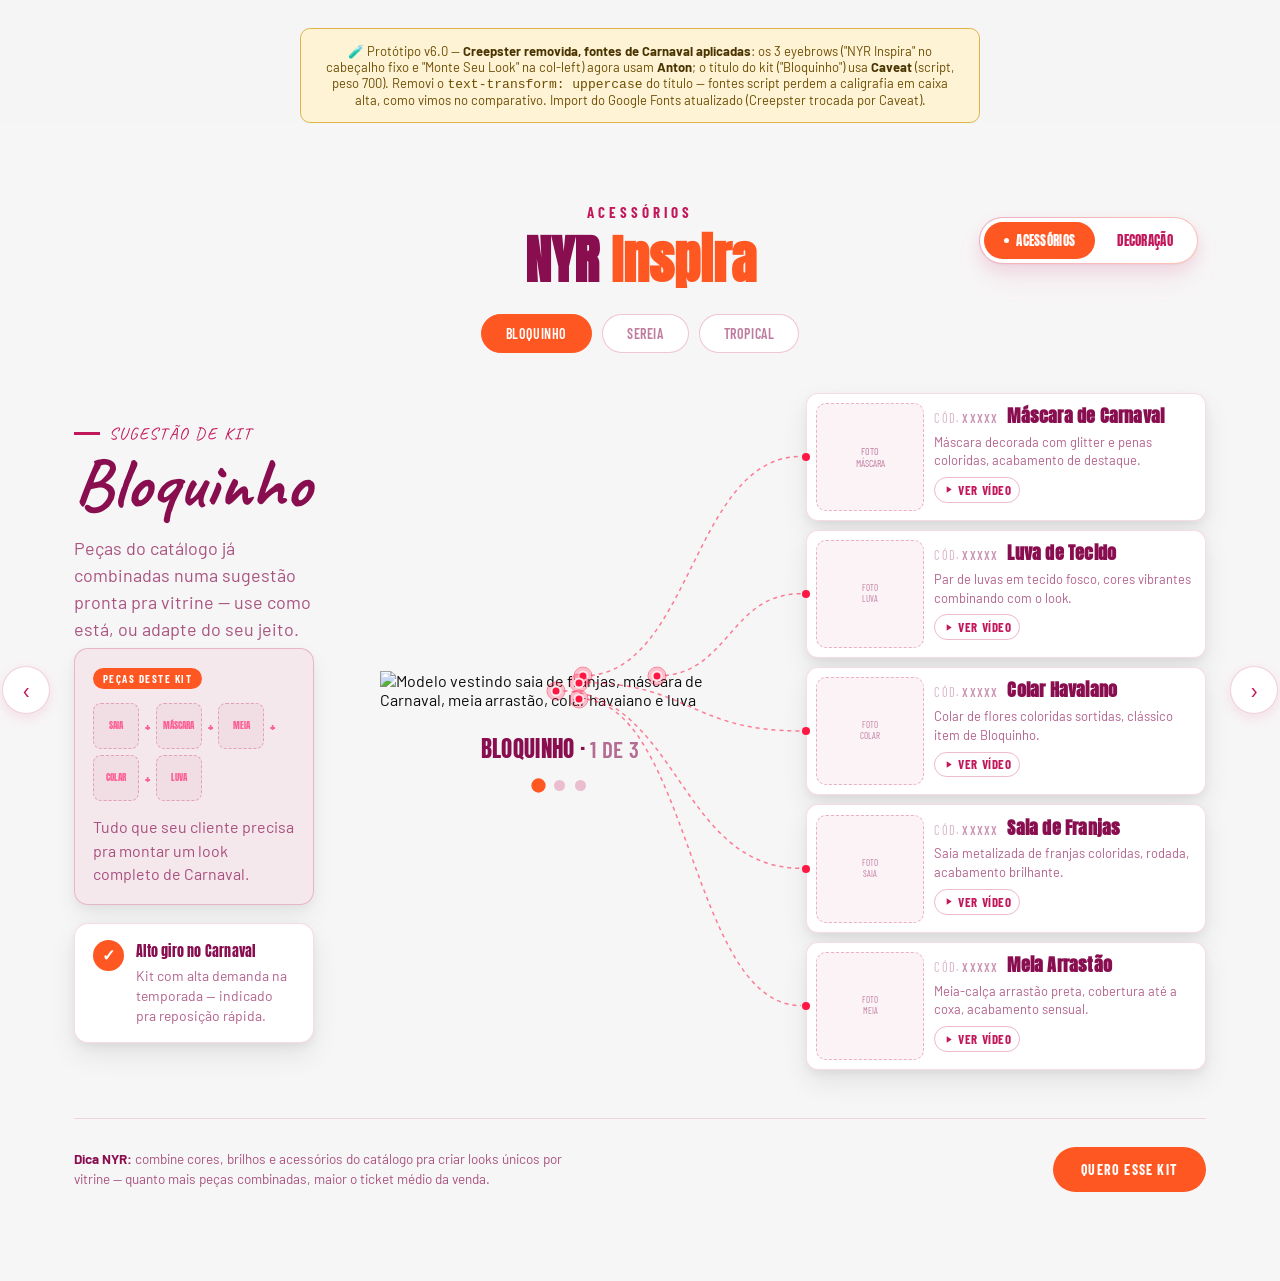
==== commit 95734591: "Testando palhetas" ====
--- a/antigo.html
+++ b/antigo.html
@@ -89,12 +89,32 @@
            SEÇÃO
         ═══════════════════════════════════════════════ */
         .inspira {
-            background: var(--season-light);
+            background: #f7f6f6;
             padding: 80px 0 90px;
             position: relative;
-            /* position:relative — âncora pras setas de navegação (bordas
+            overflow: hidden;
+            /* overflow:hidden — contém o confete de fundo, que "cai" além
+               dos limites verticais da seção (nasce um pouco acima do
+               topo, morre um pouco abaixo da base, ver .inspira-confetti)
+               position:relative — âncora pras setas de navegação (bordas
                da seção) e pra alavanca Acessórios/Decoração (canto
                superior direito) */
+        }
+
+        /* ─── CONFETE DE FUNDO — mesmo mecanismo da hero da LP: <canvas>
+           desenhado via JS a cada frame (requestAnimationFrame,
+           delta-time), física própria por peça (velocidade, rotação,
+           fade-in no respawn), em vez do SVG+CSS-keyframe de antes.
+           Só a paleta de cor muda pra se enquadrar no Carnaval — o resto
+           do mecanismo (classe Piece, loop, resize) é o mesmo. ─── */
+        .inspira-confetti {
+            position: absolute;
+            inset: 0;
+            width: 100%;
+            height: 100%;
+            pointer-events: none;
+            z-index: 0;
+            display: block;
         }
 
         .inspira .container {
@@ -371,6 +391,7 @@
             border-radius: 14px;
             padding: clamp(8px, 1.09vw + 1.87px, 16px) clamp(9px, 1.22vw + 2.10px, 18px);
             width: 100%;
+            box-shadow: 0 4px 10px rgba(0, 0, 0, 0.05), 0 12px 28px rgba(0, 0, 0, 0.08);
         }
 
         .kit-stat-icon {
@@ -440,6 +461,7 @@
             border: 1px solid rgba(194, 24, 91, 0.25);
             border-radius: 14px;
             padding: clamp(9px, 1.22vw + 2.10px, 18px);
+            box-shadow: 0 4px 10px rgba(0, 0, 0, 0.04), 0 12px 24px rgba(0, 0, 0, 0.06);
         }
 
         .kit-summary-label {
@@ -753,11 +775,17 @@
             display: flex;
             gap: clamp(6.5px, 1.04vw, 10.4px);
             align-items: flex-start;
-            transition: border-color var(--transition);
+            box-shadow: 0 4px 10px rgba(0, 0, 0, 0.05), 0 12px 28px rgba(0, 0, 0, 0.08);
+            transition: border-color var(--transition), box-shadow var(--transition), transform var(--transition);
+            /* sombra em duas camadas (perto/longe) — precisa se destacar
+               mais agora que o fundo não é mais uma cor sólida contrastante
+               (era rosa liso, virou cinza quase branco + confete) */
         }
 
         .product-callout:hover {
             border-color: var(--season-cta);
+            box-shadow: 0 6px 14px rgba(0, 0, 0, 0.07), 0 16px 34px rgba(0, 0, 0, 0.1);
+            transform: translateY(-2px);
         }
 
         .product-callout.hs-active {
@@ -1214,6 +1242,8 @@
     </div>
 
     <section class="inspira">
+        <canvas class="inspira-confetti" id="inspiraConfetti" aria-hidden="true"></canvas>
+
         <div class="container">
 
             <!-- CABEÇALHO — fixo, identidade da seção, nunca muda -->
@@ -1687,6 +1717,195 @@
             // inline ficam sem efeito visual nas outras larguras
         }
 
+        // ─── CONFETE DE FUNDO — gera as peças uma única vez (não precisa
+        // recalcular no resize: tudo é % ou vw, se adapta sozinho via CSS).
+        // Pesos combinados: tira reta altíssimo, bolinha e fita ondulada
+        // alto (ondulada concentrada nas bordas laterais), estrela e
+        // losango médio.
+        // ─── CONFETE — mesmo mecanismo da hero (canvas + requestAnimationFrame
+        // + delta-time + classe Piece com física própria por partícula),
+        // só trocando a paleta de cor pro Carnaval. Diferença estrutural
+        // necessária: a hero mede a JANELA inteira (window.innerWidth/
+        // innerHeight) porque É a hero; aqui a gente mede a SEÇÃO via
+        // ResizeObserver, porque o confete cobre só a .inspira, que muda
+        // de altura sozinha (troca de kit, aba Acessórios↔Decoração,
+        // breakpoint) sem necessariamente disparar um resize da janela.
+        (function () {
+            const canvas = document.getElementById('inspiraConfetti');
+            const section = document.querySelector('.inspira');
+            if (!canvas || !section) return;
+            const ctx = canvas.getContext('2d');
+
+            // paleta Carnaval — mistura os tons da seção com cores vívidas
+            // extras (roxo, dourado, ciano, verde, azul, laranja-queimado),
+            // com opacidades variadas pra dar sensação de profundidade
+            // (mesma lógica da hero: cores fortes + tons translúcidos)
+            const PALETTE = [
+                'rgba(194, 24, 91, 1)',      // --season-primary
+                'rgba(255, 87, 34, 1)',      // --season-cta
+                'rgba(255, 64, 129, 0.95)',  // --season-mid
+                'rgba(255, 23, 68, 0.95)',   // --season-badge
+                'rgba(123, 31, 162, 0.95)',  // roxo
+                'rgba(255, 193, 7, 1)',      // dourado
+                'rgba(0, 188, 212, 0.9)',    // ciano
+                'rgba(67, 160, 71, 0.9)',    // verde
+                'rgba(63, 81, 181, 0.85)',   // azul
+                'rgba(255, 111, 0, 0.95)',   // laranja-queimado
+                'rgba(194, 24, 91, 0.65)',   // camada translúcida, dá profundidade
+                'rgba(123, 31, 162, 0.6)',
+            ];
+
+            const SHAPES = ['circle', 'rect', 'line'];
+            function getPieceCount() {
+                const w = window.innerWidth;
+                if (w < 565) return 65;   // mobile (mesmo corte usado no resto do arquivo)
+                if (w <= 900) return 100;  // tablet (idem)
+                if (w <= 1366) return 140; // monitores pequenos
+                return 170;                // monitores grandes
+            }
+            let PIECE_COUNT = getPieceCount();
+
+            class Piece {
+                constructor(scatter = false) { this.reset(scatter); }
+
+                reset(scatter = false) {
+                    this.x = Math.random() * canvas.width;
+                    this.y = scatter ? Math.random() * canvas.height : -20;
+                    this.size = Math.random() * 4 + 1.5;
+                    this.speedY = Math.random() * 1.3 + 1.2;
+                    this.speedX = (Math.random() - 0.5) * 0.8;
+                    this.angle = Math.random() * Math.PI * 2;
+                    this.spin = (Math.random() - 0.5) * 0.02;
+                    this.color = PALETTE[Math.floor(Math.random() * PALETTE.length)];
+                    this.shape = SHAPES[Math.floor(Math.random() * SHAPES.length)];
+                    this.aspect = Math.random() * 1.5 + 0.5;
+                    this.opacity = Math.random() * 0.25 + 0.75;
+                    this.fadeIn = scatter ? 1 : 0;
+                }
+
+                update(dt) {
+                    this.y += this.speedY * dt;
+                    this.x += this.speedX * dt;
+                    this.angle += this.spin * dt;
+                    if (this.fadeIn < 1) this.fadeIn = Math.min(1, this.fadeIn + 0.012 * dt);
+                    if (this.y > canvas.height + 20) this.reset(false);
+                }
+
+                draw(dampBoxes) {
+                    let alpha = this.opacity * this.fadeIn;
+                    if (dampBoxes && dampBoxes.length) {
+                        for (const box of dampBoxes) {
+                            if (this.x >= box.left && this.x <= box.right &&
+                                this.y >= box.top && this.y <= box.bottom) {
+                                alpha *= 0.12; // dentro do elemento — bem apagado
+                                break;
+                            } else if (this.x >= box.outerLeft && this.x <= box.outerRight &&
+                                this.y >= box.outerTop && this.y <= box.outerBottom) {
+                                alpha *= 0.45; // faixa de transição, evita corte abrupto
+                                break;
+                            }
+                        }
+                    }
+                    ctx.save();
+                    ctx.globalAlpha = alpha;
+                    ctx.translate(this.x, this.y);
+                    ctx.rotate(this.angle);
+                    ctx.fillStyle = this.color;
+                    ctx.strokeStyle = this.color;
+
+                    if (this.shape === 'circle') {
+                        ctx.beginPath();
+                        ctx.arc(0, 0, this.size / 2, 0, Math.PI * 2);
+                        ctx.fill();
+                    } else if (this.shape === 'rect') {
+                        ctx.fillRect(-(this.size * this.aspect) / 2, -this.size / 2,
+                            this.size * this.aspect, this.size);
+                    } else {
+                        ctx.lineWidth = 1.2;
+                        ctx.beginPath();
+                        ctx.moveTo(0, -this.size * 1.8);
+                        ctx.lineTo(0, this.size * 1.8);
+                        ctx.stroke();
+                    }
+                    ctx.restore();
+                }
+            }
+
+            let pieces = [];
+            let lastTime = 0;
+            const PAD = 40; // faixa de transição ao redor de cada elemento
+
+            // elementos protegidos: .col-left cobre desktop/tablet (onde
+            // ainda é uma caixa real); os outros 3 cobrem o mobile
+            // especificamente, onde .col-left vira display:contents e
+            // perde a caixa única — mas eles continuam sendo caixas de
+            // verdade, só o PAI deles é que "sumiu"
+            const dampTargets = [
+                document.querySelector('.col-left'),
+                document.querySelector('.inspira-sub'),
+                document.querySelector('.inspira-tabs'),
+                document.querySelector('.kit-summary-card')
+            ].filter(Boolean);
+
+            // mede cada elemento a cada frame, convertendo pra coordenadas
+            // do canvas (não da viewport) — precisa ser "ao vivo" porque
+            // eles mudam de posição/tamanho com breakpoint, troca de kit
+            // etc. Se um elemento estiver com display:contents (caso da
+            // .col-left no mobile), getBoundingClientRect() retorna tudo
+            // zerado, e ele simplesmente é ignorado nessa lista
+            function getDampBoxes() {
+                const cr = canvas.getBoundingClientRect();
+                const boxes = [];
+                for (const el of dampTargets) {
+                    const r = el.getBoundingClientRect();
+                    if (r.width === 0 && r.height === 0) continue;
+                    boxes.push({
+                        left: r.left - cr.left,
+                        top: r.top - cr.top,
+                        right: r.right - cr.left,
+                        bottom: r.bottom - cr.top,
+                        outerLeft: r.left - cr.left - PAD,
+                        outerTop: r.top - cr.top - PAD,
+                        outerRight: r.right - cr.left + PAD,
+                        outerBottom: r.bottom - cr.top + PAD
+                    });
+                }
+                return boxes;
+            }
+
+            function resizeCanvas() {
+                const rect = section.getBoundingClientRect();
+                canvas.width = rect.width;
+                canvas.height = rect.height;
+            }
+
+            function initConfetti() {
+                resizeCanvas();
+                pieces = Array.from({ length: PIECE_COUNT }, () => new Piece(true));
+            }
+
+            // ResizeObserver em vez de só 'resize' da janela — pega
+            // qualquer mudança de altura da SEÇÃO, mesmo sem redimensionar
+            // a janela (troca de kit, toggle Acessórios/Decoração etc.)
+            const ro = new ResizeObserver(() => {
+                resizeCanvas();
+                pieces.forEach(p => { p.x = Math.random() * canvas.width; });
+            });
+            ro.observe(section);
+
+            function loop(ts) {
+                const dt = lastTime ? Math.min((ts - lastTime) / 16.667, 3) : 1;
+                lastTime = ts;
+                ctx.clearRect(0, 0, canvas.width, canvas.height);
+                const dampBoxes = getDampBoxes();
+                pieces.forEach(p => { p.update(dt); p.draw(dampBoxes); });
+                requestAnimationFrame(loop);
+            }
+
+            initConfetti();
+            requestAnimationFrame(loop);
+        })();
+
         function updateAll() {
             updateModePill();
             updateNavArrowPosition();
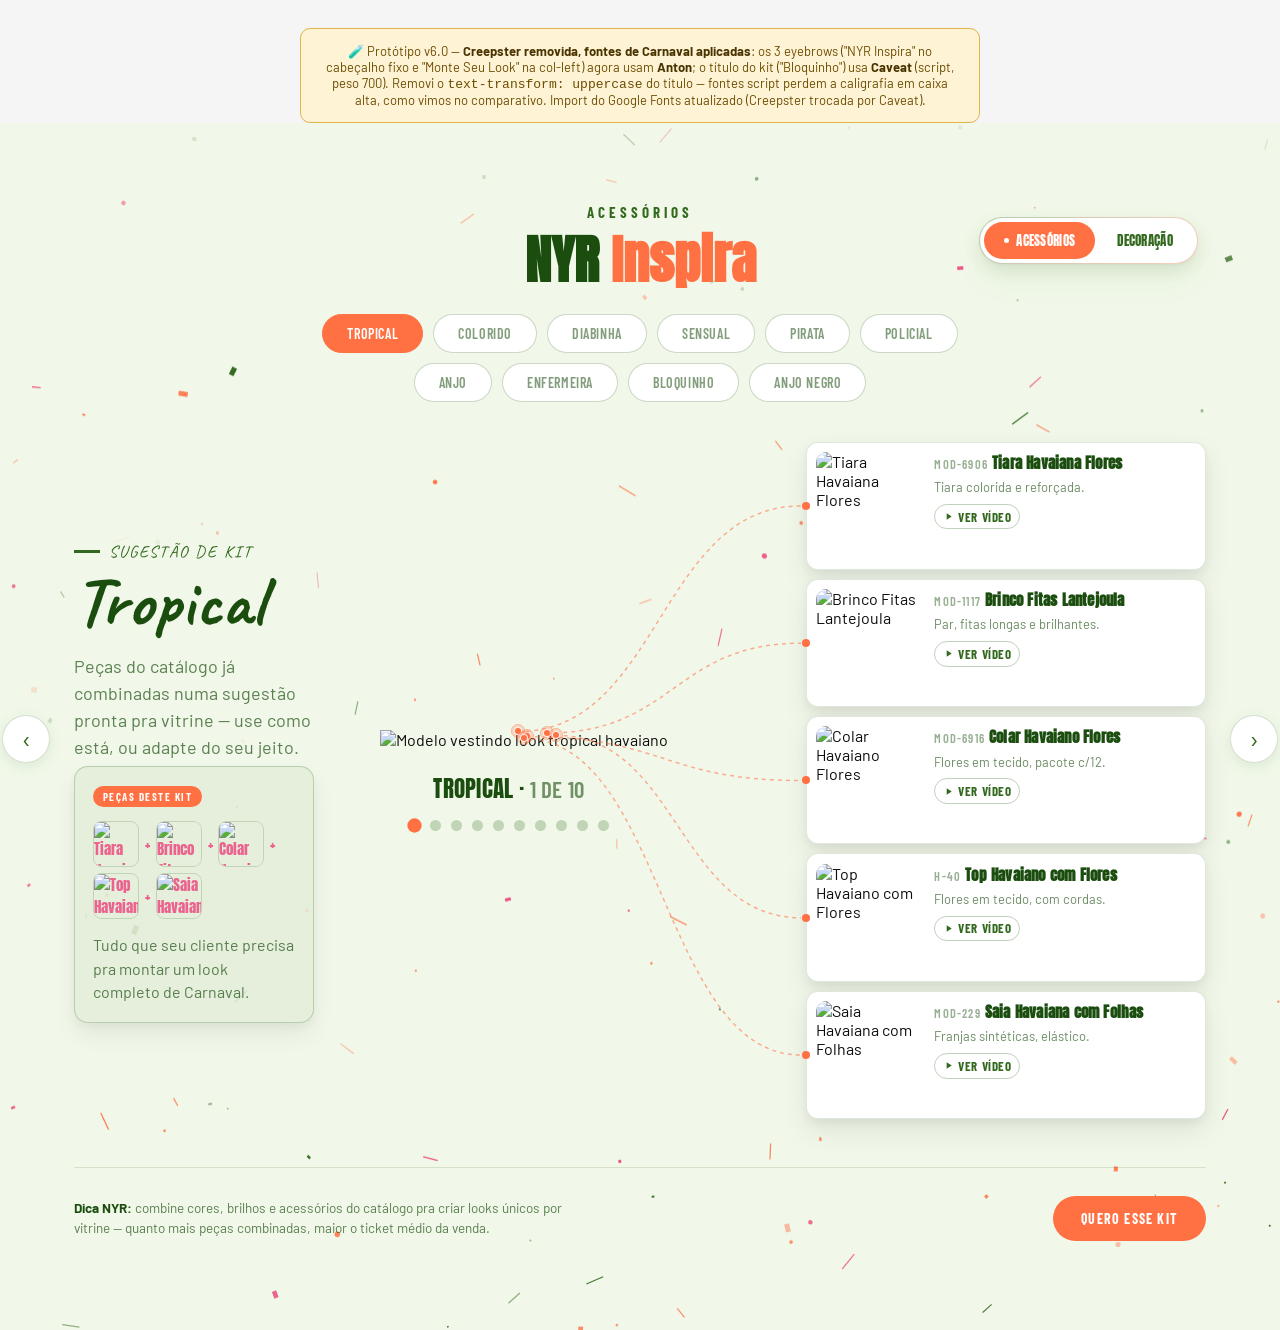
==== commit c286ff1f: "Adicionando aba decorações" ====
--- a/antigo.html
+++ b/antigo.html
@@ -29,6 +29,16 @@
             --season-badge: #FF1744;
             --season-label: #880E4F;
             --season-border: #C2185B;
+            /* canais RGB separados (sem #, sem parênteses) — necessários
+               porque rgba() não aceita hex direto; essas duas são
+               atualizadas junto das outras em renderKit(), permitindo que
+               sombras/bordas com opacidade (rgba(var(--x-rgb), 0.2)) também
+               reajam à paleta do kit ativo */
+            --season-primary-rgb: 194, 24, 91;
+            --season-cta-rgb: 255, 87, 34;
+            --season-mid-rgb: 255, 64, 129;
+            --season-badge-rgb: 255, 23, 68;
+            --season-label-rgb: 136, 14, 79;
         }
 
         * {
@@ -184,15 +194,15 @@
             padding: 4px;
             gap: 2px;
             box-shadow:
-                0 1px 2px rgba(194, 24, 91, 0.06),
-                0 6px 16px rgba(194, 24, 91, 0.10),
-                0 16px 32px rgba(194, 24, 91, 0.06);
+                0 1px 2px rgba(var(--season-primary-rgb), 0.06),
+                0 6px 16px rgba(var(--season-primary-rgb), 0.10),
+                0 16px 32px rgba(var(--season-primary-rgb), 0.06);
             /* borda com leve gradiente em vez de linha sólida cinza-rosa —
                truque do duplo background (padding-box + border-box) */
             border: 1px solid transparent;
             background-image:
                 linear-gradient(#ffffff, #ffffff),
-                linear-gradient(135deg, rgba(194, 24, 91, 0.35), rgba(255, 87, 34, 0.35));
+                linear-gradient(135deg, rgba(var(--season-primary-rgb), 0.35), rgba(var(--season-cta-rgb), 0.35));
             background-origin: border-box;
             background-clip: padding-box, border-box;
             z-index: 6;
@@ -294,7 +304,7 @@
 
         .inspira-decor-placeholder p {
             font-size: 14px;
-            color: rgba(136, 14, 79, 0.65);
+            color: rgba(var(--season-label-rgb), 0.65);
             line-height: 1.5;
         }
 
@@ -306,6 +316,9 @@
             gap: 10px;
             margin-top: 26px;
             flex-wrap: wrap;
+            max-width: 640px;
+            margin-left: auto;
+            margin-right: auto;
         }
 
         .inspira-tab {
@@ -314,9 +327,9 @@
             font-weight: 600;
             letter-spacing: 0.6px;
             text-transform: uppercase;
-            color: rgba(136, 14, 79, 0.55);
+            color: rgba(var(--season-label-rgb), 0.55);
             background: #ffffff;
-            border: 1px solid rgba(194, 24, 91, 0.25);
+            border: 1px solid rgba(var(--season-primary-rgb), 0.25);
             padding: 10px 24px;
             border-radius: 100px;
             transition: color var(--transition), background var(--transition), border-color var(--transition);
@@ -324,7 +337,7 @@
 
         .inspira-tab:hover {
             color: var(--season-label);
-            border-color: rgba(194, 24, 91, 0.5);
+            border-color: rgba(var(--season-primary-rgb), 0.5);
         }
 
         .inspira-tab.active {
@@ -377,51 +390,6 @@
             text-align: left;
         }
 
-        .col-left-decor {
-            margin-top: clamp(8px, 1.36vw + 0.34px, 18px);
-        }
-
-        .kit-stat-badge {
-            display: flex;
-            text-align: left;
-            align-items: flex-start;
-            gap: clamp(6px, 0.82vw + 1.40px, 12px);
-            background: #ffffff;
-            border: 1px solid rgba(194, 24, 91, 0.15);
-            border-radius: 14px;
-            padding: clamp(8px, 1.09vw + 1.87px, 16px) clamp(9px, 1.22vw + 2.10px, 18px);
-            width: 100%;
-            box-shadow: 0 4px 10px rgba(0, 0, 0, 0.05), 0 12px 28px rgba(0, 0, 0, 0.08);
-        }
-
-        .kit-stat-icon {
-            flex-shrink: 0;
-            width: clamp(21px, 1.49vw + 12.57px, 32px);
-            height: clamp(21px, 1.49vw + 12.57px, 32px);
-            border-radius: 50%;
-            background: var(--season-cta);
-            color: #ffffff;
-            display: flex;
-            align-items: center;
-            justify-content: center;
-            font-size: clamp(11px, 0.68vw + 7.17px, 16px);
-            font-weight: 700;
-        }
-
-        .kit-stat-title {
-            font-family: 'Anton', sans-serif;
-            font-size: clamp(11px, 0.48vw + 8.32px, 14.5px);
-            color: var(--season-label);
-            letter-spacing: 0.2px;
-            margin-bottom: 4px;
-        }
-
-        .kit-stat-desc {
-            font-size: clamp(11.5px, 0.34vw + 9.58px, 14px);
-            line-height: 1.45;
-            color: rgba(136, 14, 79, 0.65);
-        }
-
         .inspira-eyebrow {
             font-family: 'Caveat', cursive;
             display: inline-flex;
@@ -452,13 +420,13 @@
         .inspira-sub {
             font-size: clamp(15px, 0.41vw + 12.70px, 18px);
             line-height: 1.5;
-            color: rgba(136, 14, 79, 0.7);
+            color: rgba(var(--season-label-rgb), 0.7);
             margin: clamp(6px, 1.09vw - 0.13px, 14px) 0 clamp(3px, 0.41vw + 0.70px, 6px);
         }
 
         .kit-summary-card {
-            background: rgba(194, 24, 91, 0.06);
-            border: 1px solid rgba(194, 24, 91, 0.25);
+            background: rgba(var(--season-primary-rgb), 0.06);
+            border: 1px solid rgba(var(--season-primary-rgb), 0.25);
             border-radius: 14px;
             padding: clamp(9px, 1.22vw + 2.10px, 18px);
             box-shadow: 0 4px 10px rgba(0, 0, 0, 0.04), 0 12px 24px rgba(0, 0, 0, 0.06);
@@ -492,13 +460,13 @@
             height: clamp(27px, 2.58vw + 12.44px, 46px);
             border-radius: 8px;
             object-fit: cover;
-            border: 1px solid rgba(194, 24, 91, 0.2);
+            border: 1px solid rgba(var(--season-primary-rgb), 0.2);
         }
 
         .kit-summary-icons span {
             font-family: 'Anton', sans-serif;
             font-size: clamp(10px, 0.68vw + 6.17px, 15px);
-            color: rgba(255, 64, 129, 0.8);
+            color: rgba(var(--season-mid-rgb), 0.8);
         }
 
         /* swatch placeholder — usado enquanto não há foto real da peça */
@@ -506,18 +474,37 @@
             display: flex;
             align-items: center;
             justify-content: center;
-            background: rgba(194, 24, 91, 0.05);
-            border: 1px dashed rgba(194, 24, 91, 0.3);
-            color: rgba(136, 14, 79, 0.5);
+            background: rgba(var(--season-primary-rgb), 0.05);
+            border: 1px dashed rgba(var(--season-primary-rgb), 0.3);
+            color: rgba(var(--season-label-rgb), 0.5);
             font-family: 'Barlow Condensed', sans-serif;
             text-align: center;
             line-height: 1.2;
         }
 
+        /* variante de .placeholder-swatch pra quando já existe foto real —
+           mesmo tamanho/formato (46x46, cantos arredondados), mas sem a
+           borda tracejada/fundo tintado, já que ali dentro vai uma <img>
+           de verdade, não mais texto */
+        .kit-summary-icon {
+            width: 46px;
+            height: 46px;
+            border-radius: 8px;
+            overflow: hidden;
+            flex-shrink: 0;
+        }
+
+        .kit-summary-icon img {
+            width: 100%;
+            height: 100%;
+            object-fit: cover;
+            display: block;
+        }
+
         .kit-summary-card p {
             font-size: clamp(13px, 0.41vw + 10.70px, 16px);
             line-height: 1.5;
-            color: rgba(136, 14, 79, 0.7);
+            color: rgba(var(--season-label-rgb), 0.7);
         }
 
         /* ─── COLUNA 2 — Foto + hotspots ───
@@ -555,6 +542,7 @@
             height: 100%;
             width: auto;
             object-fit: contain;
+            transition: opacity 0.25s ease;
         }
 
         /* ─── setas de navegação — ciclam entre os kits. Ancoradas nas
@@ -570,7 +558,7 @@
             height: 48px;
             border-radius: 50%;
             background: #ffffff;
-            border: 1px solid rgba(194, 24, 91, 0.2);
+            border: 1px solid rgba(var(--season-primary-rgb), 0.2);
             color: var(--season-primary);
             font-size: 26px;
             line-height: 1;
@@ -578,7 +566,7 @@
             align-items: center;
             justify-content: center;
             cursor: pointer;
-            box-shadow: 0 4px 14px rgba(194, 24, 91, 0.1);
+            box-shadow: 0 4px 14px rgba(var(--season-primary-rgb), 0.1);
             transition: background var(--transition), color var(--transition), border-color var(--transition);
             z-index: 5;
         }
@@ -629,7 +617,7 @@
             width: 11px;
             height: 11px;
             border-radius: 50%;
-            background: rgba(194, 24, 91, 0.25);
+            background: rgba(var(--season-primary-rgb), 0.25);
             cursor: pointer;
             transition: background var(--transition), transform var(--transition);
         }
@@ -671,12 +659,12 @@
         /* hotspot dots — posições em % ilustrativas, calibrar com a foto real */
         .hotspot {
             position: absolute;
-            width: 11px;
-            height: 11px;
+            width: 8px;
+            height: 8px;
             border-radius: 50%;
             background: var(--season-badge);
-            border: 2px solid rgba(255, 255, 255, 0.9);
-            box-shadow: 0 0 0 3px rgba(255, 23, 68, 0.25);
+            border: 1.5px solid rgba(255, 255, 255, 0.9);
+            box-shadow: 0 0 0 2px rgba(var(--season-badge-rgb), 0.25);
             transform: translate(-50%, -50%);
             z-index: 3;
             cursor: pointer;
@@ -687,9 +675,9 @@
         .hotspot::after {
             content: '';
             position: absolute;
-            inset: -6px;
+            inset: -4px;
             border-radius: 50%;
-            border: 1.5px solid rgba(255, 23, 68, 0.5);
+            border: 1.5px solid rgba(var(--season-badge-rgb), 0.5);
             animation: hotspot-pulse 2.2s ease-out infinite;
         }
 
@@ -705,41 +693,10 @@
             }
         }
 
-        /* posições calibradas medindo diretamente o canal alpha/cor da
-           imagem landingPage_nyr-inspira.png (800×1536) — mesma
-           metodologia usada no Vampiro, mas agora com 5 peças em vez de 3 */
-        #hs-mascara {
-            top: 13%;
-            left: 52%;
-            /* corrigido: a versão anterior (top:8% left:55%) caía nas
-               penas, não na máscara — recalibrado isolando só o dourado
-               da máscara e excluindo o magenta/amarelo das penas */
-        }
-
-        #hs-luva {
-            top: 13%;
-            left: 71%;
-            /* luva erguida (mão direita) — a modelo usa luva nos dois
-               braços, mas o produto é vendido como par único; escolhi a
-               mão erguida por ficar mais destacada visualmente, igual à
-               garra do Vampiro. A outra luva mediu top:53% left:15% se
-               preferir trocar */
-        }
-
-        #hs-colar {
-            top: 30%;
-            left: 51%;
-        }
-
-        #hs-saia {
-            top: 51%;
-            left: 45%;
-        }
-
-        #hs-meia {
-            top: 73%;
-            left: 51%;
-        }
+        /* posições calibradas do Bloquinho original (foto antiga) foram
+           removidas daqui — o sistema agora usa posição inline via style
+           (left/top em %), gerada dinamicamente por placeholderHotspots()
+           no JS, já que cada kit tem sua própria foto e contagem de peças */
 
         /* ─── linhas conectoras (SVG overlay) ─── */
         .connector-svg {
@@ -754,7 +711,7 @@
 
         .connector-svg path {
             fill: none;
-            stroke: rgba(255, 23, 68, 0.55);
+            stroke: rgba(var(--season-badge-rgb), 0.55);
             stroke-width: 1.5;
             stroke-dasharray: 4 4;
         }
@@ -769,7 +726,7 @@
         .product-callout {
             position: relative;
             background: #ffffff;
-            border: 1px solid rgba(194, 24, 91, 0.15);
+            border: 1px solid rgba(var(--season-primary-rgb), 0.15);
             border-radius: 12px;
             padding: clamp(6.5px, 0.78vw, 9.1px);
             display: flex;
@@ -791,7 +748,7 @@
         .product-callout.hs-active {
             border-color: var(--season-cta);
             border-width: 2px;
-            box-shadow: 0 0 0 4px rgba(255, 87, 34, 0.18);
+            box-shadow: 0 0 0 4px rgba(var(--season-cta-rgb), 0.18);
             transition: border-color var(--transition), border-width var(--transition), box-shadow var(--transition);
             /* acende ao clicar no hotspot correspondente na foto — ver
                jump() no JS, que adiciona essa classe e some sozinha
@@ -823,7 +780,7 @@
         .product-callout-title-row {
             display: flex;
             align-items: baseline;
-            gap: 9px;
+            gap: 4px;
             flex-wrap: wrap;
             margin-bottom: 6px;
         }
@@ -833,19 +790,13 @@
             font-size: clamp(10.8px, 0.23vw + 9.50px, 12.5px);
             font-weight: 600;
             letter-spacing: 1.2px;
-            color: rgba(136, 14, 79, 0.45);
+            color: rgba(var(--season-label-rgb), 0.45);
             flex-shrink: 0;
-        }
-
-        .product-callout-ref::before {
-            content: 'CÓD. ';
-            opacity: 0.7;
-            font-weight: 400;
         }
 
         .product-callout-name {
             font-family: 'Anton', sans-serif;
-            font-size: clamp(15px, 0.41vw + 12.70px, 18px);
+            font-size: 15px;
             letter-spacing: 0.2px;
             color: var(--season-label);
             line-height: 1.22;
@@ -855,7 +806,7 @@
             font-family: 'Barlow', sans-serif;
             font-size: clamp(11.5px, 0.20vw + 10.35px, 13px);
             line-height: 1.45;
-            color: rgba(136, 14, 79, 0.65);
+            color: rgba(var(--season-label-rgb), 0.65);
             margin-bottom: 7px;
         }
 
@@ -864,7 +815,7 @@
             align-items: center;
             gap: 4px;
             padding: clamp(3.25px, 0.39vw, 3.9px) clamp(5.85px, 0.65vw, 7.8px);
-            border: 1.5px solid rgba(194, 24, 91, 0.3);
+            border: 1.5px solid rgba(var(--season-primary-rgb), 0.3);
             border-radius: 100px;
             color: var(--season-primary);
             font-family: 'Barlow Condensed', sans-serif;
@@ -908,14 +859,14 @@
             justify-content: space-between;
             gap: 24px;
             flex-wrap: wrap;
-            border-top: 1px solid rgba(194, 24, 91, 0.15);
+            border-top: 1px solid rgba(var(--season-primary-rgb), 0.15);
             padding-top: 28px;
         }
 
         .inspira-tip {
             font-size: 13.5px;
             line-height: 1.5;
-            color: rgba(136, 14, 79, 0.7);
+            color: rgba(var(--season-label-rgb), 0.7);
             max-width: 520px;
         }
 
@@ -952,11 +903,6 @@
             .inspira-eyebrow {
                 font-size: 17px;
                 /* LP: .section-eyebrow em ≥1500px */
-            }
-
-            .product-callout-name {
-                font-size: 20px;
-                /* LP: .card-name em ≥1500px */
             }
 
             .product-callout-desc {
@@ -1177,12 +1123,6 @@
                    do frame sem sobrepor a máscara/rosto da modelo */
             }
 
-            /* selo "Alto giro no Carnaval" sai do mobile — corta pra
-               deixar o fluxo mais enxuto, como decidido na discussão */
-            .col-left-decor {
-                display: none;
-            }
-
             .col-right {
                 text-align: center;
                 align-items: stretch;
@@ -1260,12 +1200,8 @@
                             class="mode-dot"></span>Decoração</button>
                 </div>
 
-                <!-- SEASON-TABS (placeholder) — trocam o kit exibido dentro da sazonalidade corrente -->
-                <div class="inspira-tabs">
-                    <button class="inspira-tab active">Bloquinho</button>
-                    <button class="inspira-tab">Sereia</button>
-                    <button class="inspira-tab">Tropical</button>
-                </div>
+                <!-- SEASON-TABS — geradas via JS a partir do array KITS -->
+                <div class="inspira-tabs" id="inspiraTabs"></div>
             </div>
 
             <!-- VIEW: ACESSÓRIOS (visível por padrão) -->
@@ -1281,42 +1217,16 @@
                     <!-- COLUNA 1 — título do kit ativo + monte seu kit -->
                     <div class="col-left">
                         <span class="inspira-eyebrow">Sugestão de Kit</span>
-                        <h2 class="inspira-title">Bloquinho</h2>
+                        <h2 class="inspira-title" id="kitTitle">Bloquinho</h2>
                         <p class="inspira-sub">Peças do catálogo já combinadas numa sugestão pronta pra vitrine —
                             use como está, ou adapte do seu jeito.</p>
 
                         <div class="kit-summary-card">
                             <span class="kit-summary-label">Peças Deste Kit</span>
-                            <div class="kit-summary-icons">
-                                <span class="placeholder-swatch"
-                                    style="width:46px;height:46px;border-radius:8px;font-size:9px;">SAIA</span>
-                                <span>+</span>
-                                <span class="placeholder-swatch"
-                                    style="width:46px;height:46px;border-radius:8px;font-size:9px;">MÁSCARA</span>
-                                <span>+</span>
-                                <span class="placeholder-swatch"
-                                    style="width:46px;height:46px;border-radius:8px;font-size:9px;">MEIA</span>
-                                <span>+</span>
-                                <span class="placeholder-swatch"
-                                    style="width:46px;height:46px;border-radius:8px;font-size:9px;">COLAR</span>
-                                <span>+</span>
-                                <span class="placeholder-swatch"
-                                    style="width:46px;height:46px;border-radius:8px;font-size:9px;">LUVA</span>
-                            </div>
+                            <div class="kit-summary-icons" id="kitSummaryIcons"></div>
                             <p>Tudo que seu cliente precisa pra montar um look completo de Carnaval.</p>
                         </div>
 
-                        <!-- selo de performance do kit — placeholder, sem dado real ainda -->
-                        <div class="col-left-decor">
-                            <div class="kit-stat-badge">
-                                <span class="kit-stat-icon">✓</span>
-                                <div>
-                                    <div class="kit-stat-title">Alto giro no Carnaval</div>
-                                    <p class="kit-stat-desc">Kit com alta demanda na temporada — indicado pra
-                                        reposição rápida.</p>
-                                </div>
-                            </div>
-                        </div>
                     </div>
 
                     <!-- COLUNA 2 — foto do modelo + hotspots -->
@@ -1326,127 +1236,24 @@
                                 <!-- overlay de linhas — desenhadas via JS abaixo, ligando cada hotspot ao card correspondente -->
                                 <svg class="connector-svg" id="connectorSvg"></svg>
 
-                                <img class="model-photo"
+                                <img class="model-photo" id="modelPhoto"
                                     src="https://res.cloudinary.com/dzt1kqdbc/image/upload/v1786128099/landingPage_nyr-inspira_nt9iwv.png"
                                     alt="Modelo vestindo saia de franjas, máscara de Carnaval, meia arrastão, colar havaiano e luva">
 
-                                <span class="hotspot" id="hs-mascara" data-target="card-mascara"></span>
-                                <span class="hotspot" id="hs-luva" data-target="card-luva"></span>
-                                <span class="hotspot" id="hs-colar" data-target="card-colar"></span>
-                                <span class="hotspot" id="hs-saia" data-target="card-saia"></span>
-                                <span class="hotspot" id="hs-meia" data-target="card-meia"></span>
+                                <div id="hotspotsLayer"></div>
                             </div>
 
                             <!-- indicador de posição — nome do kit ativo + dots, sincronizado com as tabs e as setas -->
                             <div class="kit-switcher-indicator">
                                 <span class="kit-switcher-label">Bloquinho · <span class="kit-switcher-count">1 de
                                         3</span></span>
-                                <div class="kit-switcher-dots">
-                                    <span class="kit-dot active" data-index="0"></span>
-                                    <span class="kit-dot" data-index="1"></span>
-                                    <span class="kit-dot" data-index="2"></span>
-                                </div>
+                                <div class="kit-switcher-dots" id="kitDots"></div>
                             </div>
                         </div>
                     </div>
 
-                    <!-- COLUNA 3 — cards de produto -->
-                    <div class="col-right">
-                        <div class="product-callout" id="card-mascara">
-                            <div class="product-callout-photo placeholder-swatch" style="font-size:10px;">
-                                FOTO<br>MÁSCARA
-                            </div>
-                            <div class="product-callout-body">
-                                <div class="product-callout-title-row">
-                                    <span class="product-callout-ref">XXXXX</span>
-                                    <h3 class="product-callout-name">Máscara de Carnaval</h3>
-                                </div>
-                                <p class="product-callout-desc">Máscara decorada com glitter e penas coloridas,
-                                    acabamento de destaque.</p>
-                                <button class="product-callout-video-btn">
-                                    <svg viewBox="0 0 24 24">
-                                        <path d="M8 5v14l11-7z" />
-                                    </svg>
-                                    Ver Vídeo
-                                </button>
-                            </div>
-                        </div>
-
-                        <div class="product-callout" id="card-luva">
-                            <div class="product-callout-photo placeholder-swatch" style="font-size:9px;">FOTO<br>LUVA
-                            </div>
-                            <div class="product-callout-body">
-                                <div class="product-callout-title-row">
-                                    <span class="product-callout-ref">XXXXX</span>
-                                    <h3 class="product-callout-name">Luva de Tecido</h3>
-                                </div>
-                                <p class="product-callout-desc">Par de luvas em tecido fosco, cores vibrantes
-                                    combinando com o look.</p>
-                                <button class="product-callout-video-btn">
-                                    <svg viewBox="0 0 24 24">
-                                        <path d="M8 5v14l11-7z" />
-                                    </svg>
-                                    Ver Vídeo
-                                </button>
-                            </div>
-                        </div>
-
-                        <div class="product-callout" id="card-colar">
-                            <div class="product-callout-photo placeholder-swatch" style="font-size:9px;">FOTO<br>COLAR
-                            </div>
-                            <div class="product-callout-body">
-                                <div class="product-callout-title-row">
-                                    <span class="product-callout-ref">XXXXX</span>
-                                    <h3 class="product-callout-name">Colar Havaiano</h3>
-                                </div>
-                                <p class="product-callout-desc">Colar de flores coloridas sortidas, clássico item
-                                    de Bloquinho.</p>
-                                <button class="product-callout-video-btn">
-                                    <svg viewBox="0 0 24 24">
-                                        <path d="M8 5v14l11-7z" />
-                                    </svg>
-                                    Ver Vídeo
-                                </button>
-                            </div>
-                        </div>
-
-                        <div class="product-callout" id="card-saia">
-                            <div class="product-callout-photo placeholder-swatch" style="font-size:9px;">FOTO<br>SAIA
-                            </div>
-                            <div class="product-callout-body">
-                                <div class="product-callout-title-row">
-                                    <span class="product-callout-ref">XXXXX</span>
-                                    <h3 class="product-callout-name">Saia de Franjas</h3>
-                                </div>
-                                <p class="product-callout-desc">Saia metalizada de franjas coloridas, rodada,
-                                    acabamento brilhante.</p>
-                                <button class="product-callout-video-btn">
-                                    <svg viewBox="0 0 24 24">
-                                        <path d="M8 5v14l11-7z" />
-                                    </svg>
-                                    Ver Vídeo
-                                </button>
-                            </div>
-                        </div>
-
-                        <div class="product-callout" id="card-meia">
-                            <div class="product-callout-photo placeholder-swatch" style="font-size:9px;">FOTO<br>MEIA
-                            </div>
-                            <div class="product-callout-body">
-                                <div class="product-callout-title-row">
-                                    <span class="product-callout-ref">XXXXX</span>
-                                    <h3 class="product-callout-name">Meia Arrastão</h3>
-                                </div>
-                                <p class="product-callout-desc">Meia-calça arrastão preta, cobertura até a coxa,
-                                    acabamento sensual.</p>
-                                <button class="product-callout-video-btn">
-                                    <svg viewBox="0 0 24 24">
-                                        <path d="M8 5v14l11-7z" />
-                                    </svg>
-                                    Ver Vídeo
-                                </button>
-                            </div>
-                        </div>
+                    <!-- COLUNA 3 — cards de produto — gerados via JS -->
+                    <div class="col-right" id="colRightCards">
                     </div>
 
                 </div>
@@ -1473,18 +1280,438 @@
     </section>
 
     <script>
-        // ─── KIT SWITCHER — sincroniza season-tabs, setas e dots ───
-        // nota: só "Bloquinho" tem conteúdo real hoje (foto + hotspots +
-        // cards). Sereia/Tropical são placeholders — ciclar troca o nome
-        // do kit no título e o estado ativo de tabs/dots, mas a foto e os
-        // cards continuam sendo os do Bloquinho até essas peças existirem.
-        const kitNames = ['Bloquinho', 'Sereia', 'Tropical'];
+        // ─── OS 10 KITS — dados reais do catálogo, paleta extraída das
+        // fotos, hotspots calibrados visualmente em cima da imagem real
+        // de cada kit.
+        //
+        // Cada produto (dentro de "products") aceita um campo opcional
+        // "image" com a URL da foto do produto (fundo neutro/branco,
+        // ~300x300px, quadrada — ver conversa sobre resolução). Enquanto
+        // esse campo não existir, o card e o resumo do kit caem
+        // automaticamente no placeholder de texto (comportamento atual).
+        // Basta adicionar `image: 'https://...'` no produto quando a foto
+        // estiver pronta — não precisa mexer em mais nada.
+        //
+        // Exemplo:
+        //   { code: 'MOD-229', name: 'Saia Havaiana com Folhas',
+        //     desc: '...', image: 'https://res.cloudinary.com/.../saia.webp' }
+        const KITS = [
+            {
+                name: 'Tropical',
+                image: 'https://res.cloudinary.com/dzt1kqdbc/image/upload/v1788187877/INSPIRA_TROPICAL_wcj818.webp',
+                alt: 'Modelo vestindo look tropical havaiano',
+                palette: { primary: '#33691E', cta: '#FF7043', light: '#F1F8E9', mid: '#EC407A', badge: '#FF7043', label: '#1B4D0F', border: '#33691E' },
+                products: [
+                    { code: 'MOD-6906', name: 'Tiara Havaiana Flores', desc: 'Tiara colorida e reforçada.', image: 'https://res.cloudinary.com/dzt1kqdbc/image/upload/v1788370124/INSPIRA_TROPICAL_MOD-6906_ujwtfz.webp' },
+                    { code: 'MOD-1117', name: 'Brinco Fitas Lantejoula', desc: 'Par, fitas longas e brilhantes.', image: 'https://res.cloudinary.com/dzt1kqdbc/image/upload/v1788370126/INSPIRA_TROPICAL_MOD-1117_pwgmo9.webp' },
+                    { code: 'MOD-6916', name: 'Colar Havaiano Flores', desc: 'Flores em tecido, pacote c/12.', image: 'https://res.cloudinary.com/dzt1kqdbc/image/upload/v1788370123/INSPIRA_TROPICAL_MOD-6916_mo7o75.webp' },
+                    { code: 'H-40', name: 'Top Havaiano com Flores', desc: 'Flores em tecido, com cordas.', image: 'https://res.cloudinary.com/dzt1kqdbc/image/upload/v1788370128/INSPIRA_TROPICAL_H-40_eketuu.webp' },
+                    { code: 'MOD-229', name: 'Saia Havaiana com Folhas', desc: 'Franjas sintéticas, elástico.', image: 'https://res.cloudinary.com/dzt1kqdbc/image/upload/v1788370127/INSPIRA_TROPICAL_MOD-229_h18eeo.webp' }
+                ],
+                // calibrado a partir do PDF, depois corrigido com base no
+                // print anotado pelo usuário (X = errado, ✓ = aprovado) —
+                // top ficou confirmado certo, os outros 3 foram corrigidos
+                hotspots: [
+                    { x: 48, y: 8, productIndex: 0 },   // tiara de flores — corrigida, um pouco mais à esquerda
+                    { x: 58, y: 16, productIndex: 1 },  // brinco verde — corrigido, estava caindo na bochecha
+                    { x: 51, y: 35, productIndex: 2 },  // colar havaiano — corrigido, estava alto demais (perto da clavícula)
+                    { x: 61, y: 28, productIndex: 3 },  // top de flores — confirmado certo (✓ no print)
+                    { x: 50, y: 45, productIndex: 4 }   // saia de folhas — aguardando confirmação
+                ]
+            },
+            {
+                name: 'Colorido',
+                image: 'https://res.cloudinary.com/dzt1kqdbc/image/upload/v1788187904/INSPIRA_COLORIDO_swa9ad.webp',
+                alt: 'Modelo vestindo look colorido metalizado',
+                palette: { primary: '#8E24AA', cta: '#FB8C00', light: '#F7F1FA', mid: '#1E88E5', badge: '#FB8C00', label: '#5C2E75', border: '#8E24AA' },
+                products: [
+                    { code: 'MOD-1113', name: 'Brinco Fitas Metalizadas', desc: 'Par, efeito espelhado.', image: 'https://res.cloudinary.com/dzt1kqdbc/image/upload/v1788370118/INSPIRA_COLORIDO_MOD-1113_zxwdpf.webp' },
+                    { code: 'MOD-1158', name: 'Colar com Pingente', desc: 'Pingente temático sortido.', image: 'https://res.cloudinary.com/dzt1kqdbc/image/upload/v1788370116/INSPIRA_COLORIDO_MOD-1158_ls8g7f.webp' },
+                    { code: 'MOD-1138', name: 'Leque Arco-Íris', desc: '33x64cm, cores vibrantes.', image: 'https://res.cloudinary.com/dzt1kqdbc/image/upload/v1788370117/INSPIRA_COLORIDO_MOD-1138_i5bvtt.webp' },
+                    { code: 'MOD-1169', name: 'Top Metalizado Pompom', desc: 'Metalizado, com pompom.', image: 'https://res.cloudinary.com/dzt1kqdbc/image/upload/v1788370114/INSPIRA_COLORIDO_MOD-1169_jhrkhd.webp' },
+                    { code: 'MOD-1001', name: 'Ombreiras Metalizadas', desc: 'Par, brilho nos ombros.', image: 'https://res.cloudinary.com/dzt1kqdbc/image/upload/v1788370121/INSPIRA_COLORIDO_MOD-1001_rxl6gw.webp' },
+                    { code: 'MOD-1095', name: 'Saia Havaiana Metalizada', desc: 'Franjas metalizadas, 38cm.', image: 'https://res.cloudinary.com/dzt1kqdbc/image/upload/v1788370120/INSPIRA_COLORIDO_MOD-1095_l1nnli.webp' }
+                ],
+                // calibrado a partir do PDF, corrigido com base no print
+                // anotado — leque/top/saia confirmados certos (✓/sem marca)
+                hotspots: [
+                    { x: 45, y: 15, productIndex: 0 },  // brinco de fitas — corrigido, estava alto demais
+                    { x: 39, y: 17, productIndex: 1 },  // colar — corrigido pro nível do choker, não mais no pingente
+                    { x: 77, y: 16, productIndex: 2 },  // leque arco-íris na mão — confirmado certo
+                    { x: 46, y: 23, productIndex: 3 },  // top com pompom colorido — confirmado certo (✓ no print)
+                    { x: 51, y: 19, productIndex: 4 },  // ombreira — sem alvo desenhado explícito, estimativa em cima do tecido vermelho
+                    { x: 42, y: 45, productIndex: 5 }   // saia metalizada — confirmada certa (✓ no print)
+                ]
+            },
+            {
+                name: 'Diabinha',
+                image: 'https://res.cloudinary.com/dzt1kqdbc/image/upload/v1788188973/INSPIRA_DIABINHA_poeqzp.webp',
+                alt: 'Modelo vestindo fantasia de diabinha',
+                palette: { primary: '#D32F2F', cta: '#1A1A1A', light: '#FBEAEA', mid: '#4A1414', badge: '#D32F2F', label: '#E31E24', border: '#D32F2F' },
+                products: [
+                    { code: 'MOD-252', name: 'Kit Tiara + Capa', desc: '2 peças, até o cotovelo.', image: 'https://res.cloudinary.com/dzt1kqdbc/image/upload/v1788956972/INSPIRA_DIABINHA_MOD-252_ginooh.webp' },
+                    { code: 'H-17', name: 'Máscara Lisa de Plástico', desc: 'Cores sortidas, liso.', image: 'https://res.cloudinary.com/dzt1kqdbc/image/upload/v1788956974/INSPIRA_DIABINHA_H-17_qrietu.webp' },
+                    { code: 'MOD-675', name: 'Luvas de Tecido', desc: '40cm, vermelha, par.', image: 'https://res.cloudinary.com/dzt1kqdbc/image/upload/v1788956969/INSPIRA_DIABINHA_MOD-675_y0wyde.webp' },
+                    { code: 'MOD-898', name: 'Saia Tulê', desc: '30cm, cores mescladas.', image: 'https://res.cloudinary.com/dzt1kqdbc/image/upload/v1788956965/INSPIRA_DIABINHA_MOD-898_jm6j0h.webp' },
+                    { code: 'MOD-427', name: 'Chicote Couro Sintético', desc: '50cm, vermelho, destaque.', image: 'https://res.cloudinary.com/dzt1kqdbc/image/upload/v1788956971/INSPIRA_DIABINHA_MOD-427_pj8szh.webp' }
+                ],
+                // calibrado olhando a página 10 do PDF landingPage_nyr-inspira.pdf
+                // (a foto real gerada por IA) — productIndex 0 (Kit Tiara+Capa)
+                // recebe 2 hotspots, um nos chifres e outro na capa
+                hotspots: [
+                    { x: 51, y: 5.5, productIndex: 0 },   // chifres — ajuste fino final, baseado em desenho de referência do usuário (junção dos chifres, acima da linha do cabelo)
+                    { x: 40, y: 25, productIndex: 0 },  // capa vermelha com estampa de teia
+                    { x: 56, y: 12.7, productIndex: 1 },  // máscara preta
+                    { x: 60, y: 37, productIndex: 2 },  // luva na mão da cintura
+                    { x: 48, y: 49, productIndex: 3 },  // saia vermelha/preta
+                    { x: 21, y: 57, productIndex: 4 }   // chicote — recalibrado, estava caindo fora do objeto
+                ]
+            },
+            {
+                name: 'Sensual',
+                image: 'https://res.cloudinary.com/dzt1kqdbc/image/upload/v1788187877/INSPIRA_SENSUAL_ffq0ke.webp',
+                alt: 'Modelo vestindo fantasia sensual preta',
+                palette: { primary: '#8E2A4B', cta: '#B33A5E', light: '#F5EBEF', mid: '#4A4A4A', badge: '#8E2A4B', label: '#5C2E42', border: '#8E2A4B' },
+                products: [
+                    { code: 'MOD-944', name: 'Máscara Gatinha Plástico', desc: 'Formato gatinha, liso.', image: 'https://res.cloudinary.com/dzt1kqdbc/image/upload/v1788956764/INSPIRA_SENSUAL_MOD-944_m7dwqe.webp' },
+                    { code: 'MOD-674', name: 'Luvas de Tecido', desc: '40cm, preta, par.', image: 'https://res.cloudinary.com/dzt1kqdbc/image/upload/v1788956764/INSPIRA_SENSUAL_MOD-674_bd3ndn.webp' },
+                    { code: 'MOD-257', name: 'Saia Tulê com Brilho', desc: '30cm, preta, brilhante.', image: 'https://res.cloudinary.com/dzt1kqdbc/image/upload/v1788956766/INSPIRA_SENSUAL_MOD-257_owzffd.webp' },
+                    { code: 'MOD-427', name: 'Chicote Couro Sintético', desc: '50cm, acessório de destaque.', image: 'https://res.cloudinary.com/dzt1kqdbc/image/upload/v1788956765/INSPIRA_SENSUAL_MOD-427_kt3g6k.webp' },
+                    { code: 'MOD-1077', name: 'Meia-Calça Arrastão', desc: '7/8, preta, par.', image: 'https://res.cloudinary.com/dzt1kqdbc/image/upload/v1788956774/INSPIRA_SENSUAL_MOD-1077_qr332s.webp' }
+                ],
+                // calibrado direto na imagem real (INSPIRA_SENSUAL.webp),
+                // depois corrigido com base no print anotado — máscara e
+                // saia confirmadas certas (✓ no print)
+                hotspots: [
+                    { x: 50, y: 6, productIndex: 0 },   // máscara de gatinha — confirmada certa
+                    { x: 74, y: 35, productIndex: 1 },  // luva — ajuste fino, um pouco mais à esquerda, em cima do tecido
+                    { x: 50, y: 39, productIndex: 2 },  // saia de tulê com brilho — confirmada certa
+                    { x: 85, y: 55, productIndex: 3 },  // cabo do chicote — ajuste fino, mais em cima do cabo de verdade
+                    { x: 48, y: 64, productIndex: 4 }   // meia-calça — corrigida, desceu da faixa preta pra malha (perto do joelho)
+                ]
+            },
+            {
+                name: 'Pirata',
+                image: 'https://res.cloudinary.com/dzt1kqdbc/image/upload/v1788187897/INSPIRA_PIRATA_zsr9kd.webp',
+                alt: 'Modelo vestindo fantasia de pirata',
+                palette: { primary: '#7A5C2E', cta: '#DAA520', light: '#F3E9D2', mid: '#C9A24B', badge: '#1A1A1A', label: '#4A3B1F', border: '#7A5C2E' },
+                products: [
+                    { code: 'MOD-6550', name: 'Bandana Pirata', desc: 'Estampa caveira, sortida.', image: 'https://res.cloudinary.com/dzt1kqdbc/image/upload/v1788956921/INSPIRA_PIRATA_MOD-6550_ary0k0.webp' },
+                    { code: 'MOD-6414', name: 'Tapa-Olho Pirata', desc: 'Plástico, elástico ajustável.', image: 'https://res.cloudinary.com/dzt1kqdbc/image/upload/v1788956877/INSPIRA_PIRATA_MOD-6414_dxwko0.webp' },
+                    { code: 'MOD-6410', name: 'Cartela de Bigode', desc: '12un, preto, sortidos.', image: 'https://res.cloudinary.com/dzt1kqdbc/image/upload/v1788956878/INSPIRA_PIRATA_MOD-6410_qlcfzr.webp' },
+                    { code: 'MOD-313', name: 'Suspensórios', desc: 'Estampa temática, sortidos.', image: 'https://res.cloudinary.com/dzt1kqdbc/image/upload/v1788956879/INSPIRA_PIRATA_MOD-313_ot345f.webp' },
+                    { code: 'MOD-6470A', name: 'Gancho de Pirata', desc: 'Plástico, acessório de mão.', image: 'https://res.cloudinary.com/dzt1kqdbc/image/upload/v1788956875/INSPIRA_PIRATA_MOD-6470A_nhknv6.webp' }
+                ],
+                // medido direto na imagem, corrigido com base no print
+                // anotado (a correção proativa não bateu certo dessa vez —
+                // o fator varia um pouco entre imagens, então voltamos a
+                // depender do print pra esse ajuste fino)
+                hotspots: [
+                    { x: 45, y: 5.2, productIndex: 0 },   // bandana com caveira — desceu, estava flutuando acima do tecido
+                    { x: 43, y: 8.6, productIndex: 1 },   // tapa-olho — desceu bastante, estava junto da bandana
+                    { x: 50, y: 12.5, productIndex: 2 },  // bigode — ajuste fino, um pouco mais em cima do bigode de verdade
+                    { x: 59.5, y: 40, productIndex: 3 },    // suspensório — ajuste leve, direita/baixo, abaixo da estampa de caveira
+                    { x: 17, y: 25.5, productIndex: 4 }   // gancho na mão — desceu, do topo do gancho pro tecido preto
+                ]
+            },
+            {
+                name: 'Policial',
+                image: 'https://res.cloudinary.com/dzt1kqdbc/image/upload/v1788187877/INSPIRA_POLICIAL_igfsxg.webp',
+                alt: 'Modelo vestindo fantasia de policial',
+                palette: { primary: '#1B2A4A', cta: '#C62828', light: '#EAF1FB', mid: '#5C6B85', badge: '#1B2A4A', label: '#1B2A4A', border: '#1B2A4A' },
+                products: [
+                    { code: 'H-26', name: 'Quepe Policial', desc: 'Azul, acabamento oficial.', image: 'https://res.cloudinary.com/dzt1kqdbc/image/upload/v1788957493/INSPIRA_POLICIAL_H-26_nug9fz.webp' },
+                    { code: 'MOD-486', name: 'Cartela de Bigode', desc: '12un, cores sortidas.', image: 'https://res.cloudinary.com/dzt1kqdbc/image/upload/v1788956675/INSPIRA_POLICIAL_MOD-486_hzw4p5.webp' },
+                    { code: 'NYR-6472', name: 'Distintivo de Plástico', desc: 'Detalhe realista.', image: 'https://res.cloudinary.com/dzt1kqdbc/image/upload/v1788956675/INSPIRA_POLICIAL_NYR-6472_vwa7ag.webp' },
+                    { code: 'MOD-1187', name: 'Rádio Policial', desc: 'Kit com 2 peças.', image: 'https://res.cloudinary.com/dzt1kqdbc/image/upload/v1788956675/INSPIRA_POLICIAL_MOD-1187_zsteau.webp' },
+                    { code: 'MOD-6481', name: 'Cassetete de Plástico', desc: '35cm, acessório de mão.', image: 'https://res.cloudinary.com/dzt1kqdbc/image/upload/v1788956674/INSPIRA_POLICIAL_MOD-6481_rdsblo.webp' },
+                    { code: 'MOD-6958A', name: 'Algema', desc: 'Acessório temático.', image: 'https://res.cloudinary.com/dzt1kqdbc/image/upload/v1788956675/INSPIRA_POLICIAL_MOD-6958A_ryuqym.webp' }
+                ],
+                // medido direto na imagem real (INSPIRA_POLICIAL.webp)
+                hotspots: [
+                    { x: 52.5, y: 5.3, productIndex: 0 },   // quepe (topo do boné)
+                    { x: 52, y: 14, productIndex: 1 },  // bigode 
+                    { x: 58.5, y: 26.8, productIndex: 2 }, // distintivo no peito
+                    { x: 58, y: 43.8, productIndex: 3 },  // rádio (unidade na cintura)
+                    { x: 33, y: 19, productIndex: 4 }, // cabo do cassetete — ajuste fino
+                    { x: 39, y: 55, productIndex: 5 }   // algema — ajuste fino, no corpo metálico
+                ]
+            },
+            {
+                name: 'Anjo',
+                image: 'https://res.cloudinary.com/dzt1kqdbc/image/upload/v1788187903/INSPIRA_ANJO_kkkbry.webp',
+                alt: 'Modelo vestindo fantasia de anjo branco',
+                palette: { primary: '#B8A05E', cta: '#7B92B8', light: '#FBF9F4', mid: '#E8DCC0', badge: '#B8A05E', label: '#7A6A3E', border: '#B8A05E' },
+                products: [
+                    { code: 'MOD-409', name: 'Tiara de Anjo Branca', desc: 'Acabamento delicado.', image: 'https://res.cloudinary.com/dzt1kqdbc/image/upload/v1788956818/INSPIRA_ANJO_MOD-409_im2mym.webp' },
+                    { code: 'MOD-6248', name: 'Asa de Anjo Branca', desc: 'Detalhe de marabu macio.', image: 'https://res.cloudinary.com/dzt1kqdbc/image/upload/v1788956816/INSPIRA_ANJO_MOD-6248_anuja4.webp' },
+                    { code: 'MOD-1010', name: 'Saia Tulê', desc: '40cm, branca lisa.', image: 'https://res.cloudinary.com/dzt1kqdbc/image/upload/v1788956817/INSPIRA_ANJO_MOD-1010_h5jqbu.webp' },
+                    { code: 'MOD-1079', name: 'Meia-Calça Arrastão', desc: '7/8, branca, par.', image: 'https://res.cloudinary.com/dzt1kqdbc/image/upload/v1788956817/INSPIRA_ANJO_MOD-1079_jbzlvy.webp' }
+                ],
+
+                hotspots: [
+                    { x: 47, y: 8, productIndex: 0 },   // tiara
+                    { x: 85, y: 25, productIndex: 1 },  // asa de anjo 
+                    { x: 40, y: 45, productIndex: 2 }, // saia tule
+                    { x: 50, y: 60, productIndex: 3 },  // meia-calça
+                ]
+            },
+            {
+                name: 'Enfermeira',
+                image: 'https://res.cloudinary.com/dzt1kqdbc/image/upload/v1788187903/INSPIRA_ENFERMEIRA_u7dgru.webp',
+                alt: 'Modelo vestindo fantasia de enfermeira',
+                palette: { primary: '#E31E24', cta: '#E31E24', light: '#FDEBEC', mid: '#F5A6A9', badge: '#E31E24', label: '#7A1F24', border: '#E31E24' },
+                products: [
+                    { code: 'H-99', name: 'Chapéu de Enfermeira', desc: 'Modelo clássico, branco/vermelho.', image: 'https://res.cloudinary.com/dzt1kqdbc/image/upload/v1788956713/INSPIRA_ENFERMEIRA_H-99_jjgjru.webp' },
+                    { code: 'NYR-6480', name: 'Termômetro de Plástico', desc: '38cm, acessório temático.', image: 'https://res.cloudinary.com/dzt1kqdbc/image/upload/v1788956712/INSPIRA_ENFERMEIRA_NYR-6480_ujempn.webp' },
+                    { code: 'NYR-6474', name: 'Estetoscópio de Plástico', desc: 'Acessório temático realista.', image: 'https://res.cloudinary.com/dzt1kqdbc/image/upload/v1788956712/INSPIRA_ENFERMEIRA_INSPIRA_ENFERMEIRA_NYR-6474_km7aer.webp' },
+                    { code: 'MOD-1010', name: 'Saia Tulê', desc: '40cm, branca lisa.', image: 'https://res.cloudinary.com/dzt1kqdbc/image/upload/v1788957569/INSPIRA_ENFERMEIRA_MOD-1010_rjgfuu.webp' },
+                    { code: 'MOD-1072', name: 'Meia-Calça 7/8', desc: 'Branca, estilo enfermeira.', image: 'https://res.cloudinary.com/dzt1kqdbc/image/upload/v1788956712/INSPIRA_ENFERMEIRA_MOD-1072_fpcxrf.webp' }
+                ],
+                hotspots: [
+                    { x: 47, y: 7.3, productIndex: 0 },   // chapéu de enfermeira
+                    { x: 70, y: 19, productIndex: 1 },  // termômetro de plástico
+                    { x: 56.3, y: 27, productIndex: 2 },  // estetoscópio de plástico
+                    { x: 50, y: 45, productIndex: 3 },  // saia tule
+                    { x: 70, y: 70, productIndex: 4 }   // meia-calça
+                ]
+            },
+            {
+                name: 'Bloquinho',
+                image: 'https://res.cloudinary.com/dzt1kqdbc/image/upload/v1788187902/INSPIRA_BLOQUINHO_tpio6g.webp',
+                alt: 'Modelo vestindo look de bloquinho de Carnaval',
+                palette: { primary: '#D6336C', cta: '#1E5AA8', light: '#FDF1F0', mid: '#D4A017', badge: '#D32F2F', label: '#5C1130', border: '#D6336C' },
+                products: [
+                    { code: 'MOD-6830', name: 'Máscara Metalizada Glitter', desc: 'Penas e glitter sortidos.', image: 'https://res.cloudinary.com/dzt1kqdbc/image/upload/v1788956849/INSPIRA_BLOQUINHO_MOD-6830_jxrhtj.webp' },
+                    { code: 'MOD-1115', name: 'Brinco Fitas Coloridas', desc: 'Par, fitas de tecido colorido.', image: 'https://res.cloudinary.com/dzt1kqdbc/image/upload/v1788956851/INSPIRA_BLOQUINHO_MOD-1115_zbhkna.webp' },
+                    { code: 'MOD-1150', name: 'Gargantilha com Lantejoula', desc: 'Acabamento brilhante.', image: 'https://res.cloudinary.com/dzt1kqdbc/image/upload/v1788956850/INSPIRA_BLOQUINHO_MOD-1150_zopsz2.webp' },
+                    { code: 'MOD-6904', name: 'Colar Havaiano de Flores', desc: 'Flores em tecido, pacote c/12.', image: 'https://res.cloudinary.com/dzt1kqdbc/image/upload/v1788956846/INSPIRA_BLOQUINHO_MOD-6904_dl9jxz.webp' },
+                    { code: 'MOD-930', name: 'Saia Havaiana Metalizada', desc: 'Elástico, cores sortidas.', image: 'https://res.cloudinary.com/dzt1kqdbc/image/upload/v1788956853/INSPIRA_BLOQUINHO_MOD-930_sdrqyt.webp' },
+                    { code: 'MOD-1078', name: 'Meia-Calça Arrastão', desc: '7/8, vermelha, par.', image: 'https://res.cloudinary.com/dzt1kqdbc/image/upload/v1788956847/INSPIRA_BLOQUINHO_MOD-1078_nbysbu.webp' }
+                ],
+
+                hotspots: [
+                    { x: 50, y: 13, productIndex: 0 },   // máscara metalizada
+                    { x: 56, y: 18, productIndex: 1 },  // brinco de fitas coloridas
+                    { x: 48.5, y: 21, productIndex: 2 },  // gargantilha com lantejoula
+                    { x: 48, y: 36, productIndex: 3 },  // colar havaiano de flores
+                    { x: 46, y: 45, productIndex: 4 },   // saia havaiana metalizada
+                    { x: 52, y: 60, productIndex: 5 }  // meia-calça arrastão vermelha 
+                ]
+            },
+            {
+                name: 'Anjo Negro',
+                image: 'https://res.cloudinary.com/dzt1kqdbc/image/upload/v1788187903/INSPIRA_ANJO-NEGRO_yf3bjl.webp',
+                alt: 'Modelo vestindo fantasia de anjo negro',
+                palette: { primary: '#3A3345', cta: '#5C4B75', light: '#EDEAF0', mid: '#8A7A9E', badge: '#3A3345', label: '#2B2633', border: '#3A3345' },
+                products: [
+                    { code: 'MOD-878', name: 'Tiara de Anjo Preta', desc: 'Acabamento delicado.', image: 'https://res.cloudinary.com/dzt1kqdbc/image/upload/v1788956901/INSPIRA_ANJO-NEGRO_MOD-878_q9y9sa.webp' },
+                    { code: 'MOD-891', name: 'Asa de Anjo Preta', desc: 'Tamanho P, com pena.', image: 'https://res.cloudinary.com/dzt1kqdbc/image/upload/v1788956900/INSPIRA_ANJO-NEGRO_MOD-891_yzaukg.webp' },
+                    { code: 'MOD-688', name: 'Saia Tulê', desc: '30cm, preta lisa.', image: 'https://res.cloudinary.com/dzt1kqdbc/image/upload/v1788956903/INSPIRA_ANJO-NEGRO_MOD-688_mpwd0u.webp' },
+                    { code: 'MOD-1077', name: 'Meia-Calça Arrastão', desc: '7/8, preta, par.', image: 'https://res.cloudinary.com/dzt1kqdbc/image/upload/v1788957608/INSPIRA_ANJO-NEGRO_MOD-1077_hg5x50.webp' }
+                ],
+                hotspots: [
+                    { x: 44, y: 9, productIndex: 0 },   // tiara anjo preta
+                    { x: 76, y: 30, productIndex: 1 },  // asa de anjo preta
+                    { x: 48.5, y: 45, productIndex: 2 },  // saia tulê
+                    { x: 62, y: 65, productIndex: 3 }  // meia-calça arrastão
+
+                ]
+            }
+        ];
+
+        // pré-carrega as fotos de todos os kits em segundo plano, assim
+        // que a página carrega — depois disso, trocar de aba usa a
+        // imagem já em cache do navegador, sem esperar rede de novo
+        function preloadKitImages() {
+            KITS.forEach(k => {
+                const im = new Image();
+                im.src = k.image;
+            });
+        }
+        preloadKitImages();
+
+        // posições placeholder de hotspot — distribuição genérica
+        // vertical com leve ziguezague horizontal, NÃO calibrada
+        // visualmente ainda
+        function placeholderHotspots(n) {
+            const xs = [50, 62, 38, 58, 42, 50];
+            const pts = [];
+            for (let i = 0; i < n; i++) {
+                const y = n === 1 ? 15 : 15 + i * (70 / (n - 1));
+                pts.push({ x: xs[i % xs.length], y: y });
+            }
+            return pts;
+        }
+
+        // converte hex ('#C2185B') pra string "r, g, b" — usada tanto por
+        // renderKit() (pra alimentar as variáveis --season-*-rgb, que os
+        // rgba() no CSS consomem) quanto pelo confete mais abaixo
+        function hexToRgbStr(hex) {
+            hex = hex.replace('#', '');
+            const r = parseInt(hex.substring(0, 2), 16);
+            const g = parseInt(hex.substring(2, 4), 16);
+            const b = parseInt(hex.substring(4, 6), 16);
+            return `${r}, ${g}, ${b}`;
+        }
+
         let activeKitIndex = 0;
 
-        function setActiveKit(index) {
-            activeKitIndex = (index + kitNames.length) % kitNames.length;
-            const name = kitNames[activeKitIndex];
-
+        // gera as tabs uma única vez, a partir do array KITS
+        function buildTabs() {
+            const wrap = document.getElementById('inspiraTabs');
+            wrap.innerHTML = KITS.map((k, i) =>
+                `<button class="inspira-tab${i === 0 ? ' active' : ''}">${k.name}</button>`
+            ).join('');
+            wrap.querySelectorAll('.inspira-tab').forEach((tab, i) => {
+                tab.addEventListener('click', () => renderKit(i));
+            });
+        }
+
+        // gera os dots uma única vez
+        function buildDots() {
+            const wrap = document.getElementById('kitDots');
+            wrap.innerHTML = KITS.map((k, i) =>
+                `<span class="kit-dot${i === 0 ? ' active' : ''}" data-index="${i}"></span>`
+            ).join('');
+            wrap.querySelectorAll('.kit-dot').forEach((dot, i) => {
+                dot.addEventListener('click', () => renderKit(i));
+            });
+        }
+
+        // religa clique+teclado nos hotspots — precisa rodar de novo toda
+        // vez que os hotspots são regenerados (renderKit apaga e recria
+        // os elementos, então os listeners antigos morrem junto)
+        // troca a foto com fade — some (opacity:0), troca o src só
+        // depois que a imagem nova já estiver pronta (usando um Image()
+        // auxiliar pra "testar" o carregamento sem afetar a tag <img> que
+        // está na tela), e só então revela de novo. Evita o "pop" abrupto
+        // ou o flash em branco de trocar o src cru.
+        function swapModelPhoto(kit) {
+            const img = document.getElementById('modelPhoto');
+            img.style.opacity = '0';
+
+            const loader = new Image();
+            const reveal = () => {
+                img.src = kit.image;
+                img.alt = kit.alt;
+                requestAnimationFrame(() => {
+                    img.style.opacity = '1';
+                });
+            };
+            loader.onload = reveal;
+            loader.onerror = reveal; // não deixa a foto sumida pra sempre se der erro
+            loader.src = kit.image;
+        }
+
+        function attachHotspotHandlers() {
+            document.querySelectorAll('.hotspot').forEach(dot => {
+                dot.setAttribute('role', 'button');
+                dot.setAttribute('tabindex', '0');
+                dot.setAttribute('aria-label', 'Ver produto correspondente');
+                let highlightTimer = null;
+                const jump = () => {
+                    const target = document.getElementById(dot.dataset.target);
+                    if (!target) return;
+                    target.scrollIntoView({ behavior: 'smooth', block: 'center' });
+                    document.querySelectorAll('.product-callout.hs-active')
+                        .forEach(el => el.classList.remove('hs-active'));
+                    target.classList.add('hs-active');
+                    clearTimeout(highlightTimer);
+                    highlightTimer = setTimeout(() => target.classList.remove('hs-active'), 2200);
+                };
+                dot.addEventListener('click', jump);
+                dot.addEventListener('keydown', (e) => {
+                    if (e.key === 'Enter' || e.key === ' ') { e.preventDefault(); jump(); }
+                });
+            });
+        }
+
+        // ─── A função principal — troca TUDO pro kit escolhido: paleta,
+        // foto, hotspots (posição placeholder), cards de produto, título,
+        // tabs/dots ativos, e religa tudo que depende do DOM novo ───
+        function renderKit(index) {
+            activeKitIndex = (index + KITS.length) % KITS.length;
+            const kit = KITS[activeKitIndex];
+
+            // paleta — os 7 tokens de sazonalidade, aplicados na seção
+            // inteira (o resto do CSS já lê essas variáveis)
+            const section = document.querySelector('.inspira');
+            section.style.setProperty('--season-primary', kit.palette.primary);
+            section.style.setProperty('--season-cta', kit.palette.cta);
+            section.style.setProperty('--season-light', kit.palette.light);
+            section.style.setProperty('--season-mid', kit.palette.mid);
+            section.style.setProperty('--season-badge', kit.palette.badge);
+            section.style.setProperty('--season-label', kit.palette.label);
+            section.style.setProperty('--season-border', kit.palette.border);
+            // canais RGB separados — alimentam os rgba(var(--x-rgb), N)
+            // espalhados pelo CSS (sombras/bordas com opacidade)
+            section.style.setProperty('--season-primary-rgb', hexToRgbStr(kit.palette.primary));
+            section.style.setProperty('--season-cta-rgb', hexToRgbStr(kit.palette.cta));
+            section.style.setProperty('--season-mid-rgb', hexToRgbStr(kit.palette.mid));
+            section.style.setProperty('--season-badge-rgb', hexToRgbStr(kit.palette.badge));
+            section.style.setProperty('--season-label-rgb', hexToRgbStr(kit.palette.label));
+            section.style.background = kit.palette.light;
+            if (window.updateConfettiPalette) window.updateConfettiPalette(kit.palette);
+
+            // título
+            document.getElementById('kitTitle').textContent = kit.name;
+
+            // resumo de peças (ícones "+") — usa a foto real do produto
+            // (p.image) quando existir; senão cai no placeholder de texto
+            const iconsHtml = kit.products.map((p, i) => {
+                const sep = i < kit.products.length - 1 ? '<span>+</span>' : '';
+                const icon = p.image
+                    ? `<span class="kit-summary-icon"><img src="${p.image}" alt="${p.name}"></span>`
+                    : `<span class="placeholder-swatch" style="width:46px;height:46px;border-radius:8px;font-size:9px;">${p.name.split(' ')[0].toUpperCase()}</span>`;
+                return `${icon}${sep}`;
+            }).join('');
+            document.getElementById('kitSummaryIcons').innerHTML = iconsHtml;
+
+            // foto — troca com fade (ver swapModelPhoto), não é mais um
+            // swap cru de src
+            swapModelPhoto(kit);
+
+            // hotspots — se o kit declarar sua própria lista (kit.hotspots),
+            // usa ela (permite N hotspots por produto, ex: Diabinha com
+            // tiara+capa apontando pro mesmo card). Se não, cai no
+            // placeholder genérico de 1 hotspot por produto.
+            const hotspotDefs = kit.hotspots
+                ? kit.hotspots
+                : placeholderHotspots(kit.products.length).map((pt, i) => ({ x: pt.x, y: pt.y, productIndex: i }));
+            const hotspotsHtml = hotspotDefs.map((h, i) => {
+                const id = `hs-${activeKitIndex}-${i}`;
+                const targetId = `card-${activeKitIndex}-${h.productIndex}`;
+                return `<span class="hotspot" id="${id}" data-target="${targetId}" style="left:${h.x}%; top:${h.y}%;"></span>`;
+            }).join('');
+            document.getElementById('hotspotsLayer').innerHTML = hotspotsHtml;
+
+            // cards de produto — mesma lógica: foto real (p.image) quando
+            // existir, senão placeholder de texto
+            const cardsHtml = kit.products.map((p, i) => {
+                const photoHtml = p.image
+                    ? `<div class="product-callout-photo"><img src="${p.image}" alt="${p.name}"></div>`
+                    : `<div class="product-callout-photo placeholder-swatch" style="font-size:9px;">FOTO<br>${p.name.split(' ')[0].toUpperCase()}</div>`;
+                return `
+                <div class="product-callout" id="card-${activeKitIndex}-${i}">
+                    ${photoHtml}
+                    <div class="product-callout-body">
+                        <div class="product-callout-title-row">
+                            <span class="product-callout-ref">${p.code}</span>
+                            <h3 class="product-callout-name">${p.name}</h3>
+                        </div>
+                        <p class="product-callout-desc">${p.desc}</p>
+                        <button class="product-callout-video-btn">
+                            <svg viewBox="0 0 24 24"><path d="M8 5v14l11-7z" /></svg>
+                            Ver Vídeo
+                        </button>
+                    </div>
+                </div>
+            `;
+            }).join('');
+            document.getElementById('colRightCards').innerHTML = cardsHtml;
+
+            // tabs/dots ativos + indicador de posição
             document.querySelectorAll('.inspira-tab').forEach((tab, i) => {
                 tab.classList.toggle('active', i === activeKitIndex);
             });
@@ -1492,20 +1719,20 @@
                 dot.classList.toggle('active', i === activeKitIndex);
             });
             document.querySelector('.kit-switcher-label').innerHTML =
-                `${name} · <span class="kit-switcher-count">${activeKitIndex + 1} de ${kitNames.length}</span>`;
-            document.querySelector('.inspira-title').textContent = name;
-        }
-
-        document.querySelectorAll('.inspira-tab').forEach((tab, i) => {
-            tab.addEventListener('click', () => setActiveKit(i));
-        });
-        document.querySelectorAll('.kit-dot').forEach((dot, i) => {
-            dot.addEventListener('click', () => setActiveKit(i));
-        });
+                `${kit.name} · <span class="kit-switcher-count">${activeKitIndex + 1} de ${KITS.length}</span>`;
+
+            // religa tudo que depende dos elementos recém-criados
+            attachHotspotHandlers();
+            updateAll();
+        }
+
+        buildTabs();
+        buildDots();
         document.querySelector('.model-nav-prev')
-            .addEventListener('click', () => setActiveKit(activeKitIndex - 1));
+            .addEventListener('click', () => renderKit(activeKitIndex - 1));
         document.querySelector('.model-nav-next')
-            .addEventListener('click', () => setActiveKit(activeKitIndex + 1));
+            .addEventListener('click', () => renderKit(activeKitIndex + 1));
+        renderKit(0);
 
         // ─── TOGGLE ACESSÓRIOS / DECORAÇÃO ───
         // Decoração ainda não tem conteúdo real — troca só a UI (fade+slide
@@ -1655,35 +1882,10 @@
             });
         }
 
-        // Hotspot clicável — clicando no ponto, a página rola suavemente
-        // até o card de produto correspondente (mesmo id do data-target
-        // já usado pelo drawConnectors pra desenhar a linha).
-        document.querySelectorAll('.hotspot').forEach(dot => {
-            dot.setAttribute('role', 'button');
-            dot.setAttribute('tabindex', '0');
-            const targetEl = document.getElementById(dot.dataset.target);
-            if (targetEl) {
-                dot.setAttribute('aria-label', 'Ver produto correspondente');
-            }
-            let highlightTimer = null;
-            const jump = () => {
-                const target = document.getElementById(dot.dataset.target);
-                if (!target) return;
-                target.scrollIntoView({ behavior: 'smooth', block: 'center' });
-
-                // acende a borda do card, apaga qualquer outro card
-                // aceso antes, e some sozinha depois de um tempo
-                document.querySelectorAll('.product-callout.hs-active')
-                    .forEach(el => el.classList.remove('hs-active'));
-                target.classList.add('hs-active');
-                clearTimeout(highlightTimer);
-                highlightTimer = setTimeout(() => target.classList.remove('hs-active'), 2200);
-            };
-            dot.addEventListener('click', jump);
-            dot.addEventListener('keydown', (e) => {
-                if (e.key === 'Enter' || e.key === ' ') { e.preventDefault(); jump(); }
-            });
-        });
+        // Hotspot clicável — handler real está em attachHotspotHandlers(),
+        // chamado de dentro de renderKit() toda vez que os hotspots são
+        // regenerados (não dá mais pra religar uma vez só aqui em cima,
+        // já que os elementos morrem e nascem de novo a cada troca de kit)
 
         // Posiciona a legenda sobreposta (nome do kit, .inspira-eyebrow +
         // .inspira-title) em cima da foto — SÓ no mobile (≤564px), via
@@ -1736,24 +1938,49 @@
             if (!canvas || !section) return;
             const ctx = canvas.getContext('2d');
 
-            // paleta Carnaval — mistura os tons da seção com cores vívidas
-            // extras (roxo, dourado, ciano, verde, azul, laranja-queimado),
-            // com opacidades variadas pra dar sensação de profundidade
-            // (mesma lógica da hero: cores fortes + tons translúcidos)
-            const PALETTE = [
-                'rgba(194, 24, 91, 1)',      // --season-primary
-                'rgba(255, 87, 34, 1)',      // --season-cta
-                'rgba(255, 64, 129, 0.95)',  // --season-mid
-                'rgba(255, 23, 68, 0.95)',   // --season-badge
-                'rgba(123, 31, 162, 0.95)',  // roxo
-                'rgba(255, 193, 7, 1)',      // dourado
-                'rgba(0, 188, 212, 0.9)',    // ciano
-                'rgba(67, 160, 71, 0.9)',    // verde
-                'rgba(63, 81, 181, 0.85)',   // azul
-                'rgba(255, 111, 0, 0.95)',   // laranja-queimado
-                'rgba(194, 24, 91, 0.65)',   // camada translúcida, dá profundidade
-                'rgba(123, 31, 162, 0.6)',
+            // paleta do confete — agora dinâmica, recalculada por
+            // updateConfettiPalette() toda vez que o kit muda (chamado de
+            // dentro de renderKit()). Como as peças escolhem cor de novo
+            // a cada reset() — e isso acontece o tempo todo, conforme
+            // saem pela base — a troca de cor acontece de forma orgânica,
+            // gradual, não é um "reset" abrupto de tudo de uma vez.
+            let PALETTE = [
+                'rgba(194, 24, 91, 1)',
+                'rgba(255, 87, 34, 1)',
+                'rgba(255, 64, 129, 0.95)',
+                'rgba(255, 23, 68, 0.95)',
+                'rgba(194, 24, 91, 0.55)',
+                'rgba(255, 87, 34, 0.5)',
             ];
+
+            // hexToRgbStr agora é compartilhada (definida mais acima,
+            // antes de renderKit) — removida a cópia local que existia
+            // só aqui dentro
+
+            // exposta em window pra renderKit() (fora dessa IIFE)
+            // conseguir chamar quando o kit trocar
+            window.updateConfettiPalette = function (kitPalette) {
+                const p = hexToRgbStr(kitPalette.primary);
+                const c = hexToRgbStr(kitPalette.cta);
+                const m = hexToRgbStr(kitPalette.mid);
+                const b = hexToRgbStr(kitPalette.badge);
+                PALETTE = [
+                    `rgba(${p}, 1)`,
+                    `rgba(${c}, 1)`,
+                    `rgba(${m}, 0.95)`,
+                    `rgba(${b}, 0.95)`,
+                    `rgba(${p}, 0.55)`,
+                    `rgba(${c}, 0.5)`,
+                ];
+            };
+
+            // aplica a paleta do kit ativo já de cara — sem isso, o
+            // confete só pegaria a cor certa na PRÓXIMA troca de aba,
+            // já que essa IIFE roda depois da primeira chamada de
+            // renderKit(0) lá em cima no arquivo
+            if (typeof KITS !== 'undefined' && KITS[activeKitIndex]) {
+                window.updateConfettiPalette(KITS[activeKitIndex].palette);
+            }
 
             const SHAPES = ['circle', 'rect', 'line'];
             function getPieceCount() {
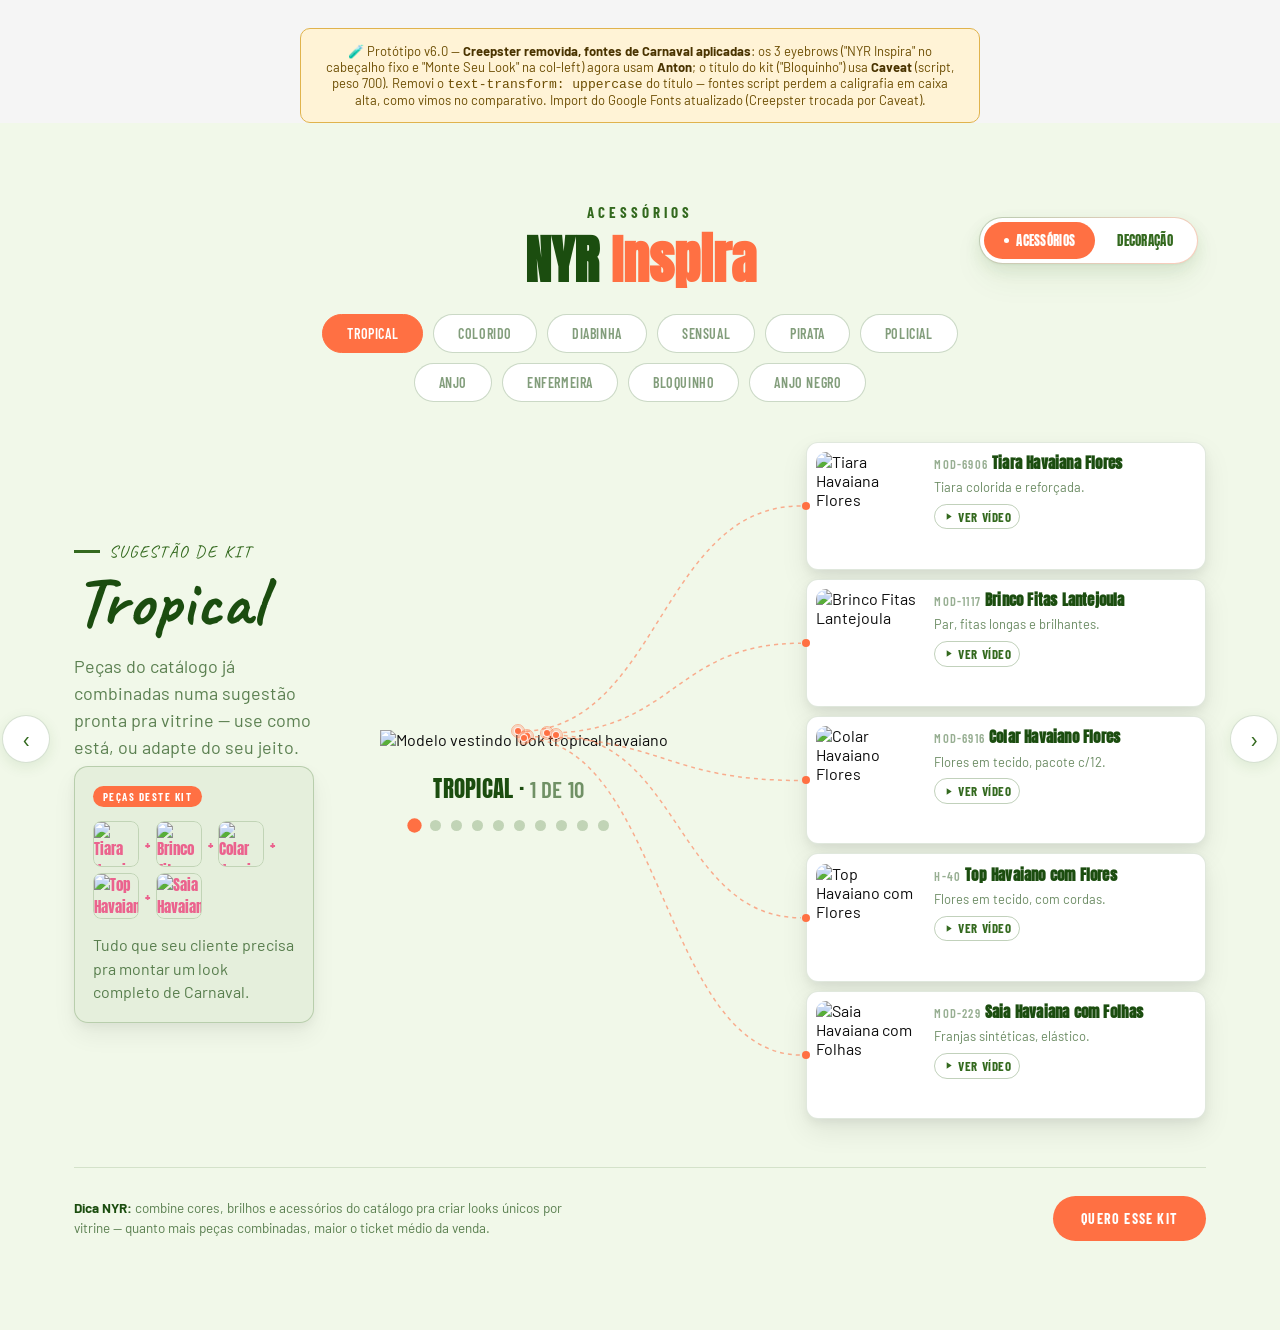
==== commit 3f38d7aa: "Adicionando aba decorações 2.0" ====
--- a/antigo.html
+++ b/antigo.html
@@ -281,31 +281,144 @@
             }
         }
 
-        .inspira-decor-placeholder {
+        /* ─── DECORAÇÃO — col-left (reaproveitada de Acessórios) + foto à
+           direita, proporção 583:452 (~1.29:1) medida no protótipo ─── */
+        .decor-col-left {
+            text-align: left;
+        }
+
+        .decor-grid {
+            display: grid;
+            grid-template-columns: minmax(280px, 1fr) minmax(300px, 1.29fr);
+            gap: 36px;
+            align-items: center;
+            padding: clamp(20px, 3vw, 40px) 0 clamp(24px, 3vw, 36px);
+        }
+
+        .decor-photo-frame {
+            position: relative;
+            aspect-ratio: 3 / 2;
+            border-radius: 16px;
+            overflow: hidden;
+            background: #f2f2f2;
+        }
+
+        .decor-photo {
+            width: 100%;
+            height: 100%;
+            object-fit: cover;
+            display: block;
+        }
+
+        .decor-photo-placeholder {
+            position: absolute;
+            inset: 0;
+            display: flex;
+            align-items: center;
+            justify-content: center;
             text-align: center;
-            padding: 80px 24px;
-            max-width: 460px;
-            margin: 0 auto;
-        }
-
-        .inspira-decor-placeholder-icon {
-            font-size: 40px;
+            padding: 24px;
+            background: rgba(var(--season-primary-rgb), 0.05);
+            border: 1px dashed rgba(var(--season-primary-rgb), 0.3);
+            color: rgba(var(--season-label-rgb), 0.55);
+            font-family: 'Barlow Condensed', sans-serif;
+            font-size: 13px;
+            line-height: 1.5;
+        }
+
+        .decor-marker {
+            position: absolute;
+            width: 28px;
+            height: 28px;
+            border-radius: 50%;
+            transform: translate(-50%, -50%);
+            background: var(--season-badge);
+            border: 2px solid #ffffff;
+            box-shadow: 0 2px 8px rgba(0, 0, 0, 0.25);
+            color: #ffffff;
+            font-family: 'Anton', sans-serif;
+            font-size: 13px;
+            display: flex;
+            align-items: center;
+            justify-content: center;
+            cursor: pointer;
+            z-index: 2;
+        }
+
+        /* legenda — largura total, cards verticais (foto em cima, depois
+           título, depois descrição) — diferente dos product-callout de
+           Acessórios, que são horizontais */
+        .decor-legend {
+            display: grid;
+            grid-template-columns: repeat(auto-fill, minmax(200px, 1fr));
+            gap: 18px;
+        }
+
+        .decor-legend-item {
+            position: relative;
+            border-radius: 14px;
+            border: 1px solid rgba(var(--season-primary-rgb), 0.12);
+            background: #ffffff;
+            overflow: hidden;
+            cursor: pointer;
+            transition: var(--transition);
+        }
+
+        .decor-legend-item:hover {
+            border-color: rgba(var(--season-primary-rgb), 0.35);
+        }
+
+        .decor-legend-item.hs-active {
+            border-color: var(--season-cta);
+            box-shadow: 0 0 0 2px rgba(var(--season-cta-rgb), 0.15);
+        }
+
+        .decor-legend-photo {
+            width: 100%;
+            aspect-ratio: 1 / 1;
             display: block;
-            margin-bottom: 14px;
-        }
-
-        .inspira-decor-placeholder h3 {
+            object-fit: cover;
+            background: #f2f2f2;
+        }
+
+        .decor-legend-number {
+            position: absolute;
+            top: 10px;
+            left: 10px;
+            width: 26px;
+            height: 26px;
+            border-radius: 50%;
+            background: var(--season-badge);
+            color: #ffffff;
             font-family: 'Anton', sans-serif;
-            font-size: 22px;
+            font-size: 12px;
+            display: flex;
+            align-items: center;
+            justify-content: center;
+            box-shadow: 0 2px 6px rgba(0, 0, 0, 0.2);
+        }
+
+        .decor-legend-body {
+            padding: 12px 14px 16px;
+        }
+
+        .decor-legend-name {
+            font-family: 'Anton', sans-serif;
+            font-size: 14px;
             color: var(--season-label);
-            margin-bottom: 10px;
-            text-transform: uppercase;
-        }
-
-        .inspira-decor-placeholder p {
-            font-size: 14px;
+            margin-bottom: 4px;
+        }
+
+        .decor-legend-desc {
+            font-size: 12px;
             color: rgba(var(--season-label-rgb), 0.65);
-            line-height: 1.5;
+            line-height: 1.4;
+        }
+
+        @media (max-width: 800px) {
+            .decor-grid {
+                grid-template-columns: 1fr;
+            }
         }
 
         /* ─── SEASON-TABS — trocam o kit exibido dentro da sazonalidade corrente ─── */
@@ -1269,12 +1382,28 @@
 
             <!-- VIEW: DECORAÇÃO (placeholder — sem conteúdo real ainda, só a troca de UI) -->
             <div id="inspira-view-decoracao" class="inspira-view" hidden>
-                <div class="inspira-decor-placeholder">
-                    <span class="inspira-decor-placeholder-icon">🎈</span>
-                    <h3>Kits de decoração chegando em breve</h3>
-                    <p>Essa view já está com a troca de UI funcionando — falta só o conteúdo real dos kits de
-                        decoração entrar aqui.</p>
+                <div class="decor-grid">
+                    <div class="decor-col-left">
+                        <span class="inspira-eyebrow">Sugestão de Cenário</span>
+                        <h2 class="inspira-title" id="decorTitle">Cenário</h2>
+                        <p class="inspira-sub" id="decorSub">Itens do catálogo já combinados numa sugestão de
+                            ambientação pronta pra vitrine.</p>
+
+                        <div class="kit-summary-card">
+                            <span class="kit-summary-label">Itens Deste Cenário</span>
+                            <div class="kit-summary-icons" id="decorSummaryIcons"></div>
+                            <p>Tudo que seu cliente precisa pra montar essa decoração completa.</p>
+                        </div>
+                    </div>
+
+                    <div class="decor-photo-frame">
+                        <img class="decor-photo" id="decorPhoto" src="" alt="">
+                        <div class="decor-photo-placeholder" id="decorPhotoPlaceholder"></div>
+                        <div id="decorMarkersLayer"></div>
+                    </div>
                 </div>
+
+                <div class="decor-legend" id="decorLegend"></div>
             </div>
         </div>
     </section>
@@ -1555,7 +1684,107 @@
             return `${r}, ${g}, ${b}`;
         }
 
-        let activeKitIndex = 0;
+        // ─── CENÁRIOS DE DECORAÇÃO — mesma estrutura do KITS (name, image,
+        // palette, products, hotspots), só que "hotspots" aqui vira marcador
+        // numerado tolerante (não precisa acertar pixel exato de um objeto
+        // pequeno — só a região aproximada da cena). image: null até termos
+        // fotos reais geradas — cai num placeholder visual enquanto isso.
+        // ESTES 2 CENÁRIOS SÃO PLACEHOLDER, só pra provar o mecanismo.
+        const DECOR_KITS = [
+            {
+                name: 'Arco-Íris',
+                fullTitle: 'Loja de Festas',
+                image: 'https://res.cloudinary.com/dzt1kqdbc/image/upload/v1789138693/ARCO-IRIS_gon179.webp',
+                alt: 'Cenário decorado — parede de loja de festas com sombrinhas, varal e máscara coloridos',
+                palette: { primary: '#D98C00', cta: '#E63946', light: '#FDF6E3', mid: '#2E8B57', badge: '#1E88E5', label: '#6B4413', border: '#D98C00' },
+                products: [
+                    { code: 'MOD-360/943', name: 'Sombrinha + Espiral Carnaval', desc: 'Sombrinha 50cm + kit 6 espirais sortidos.' },
+                    { code: 'MOD-1195', name: 'Painel Máscara c/ Fitas', desc: '90x50cm, fitas coloridas metalizadas.' },
+                    { code: 'MOD-921', name: 'Varal Metalizado Colorido', desc: '30x300cm, cores sortidas.' }
+                ],
+                hotspots: [
+                    { x: 30, y: 30, productIndex: 0 },
+                    { x: 65, y: 40, productIndex: 1 },
+                    { x: 45, y: 70, productIndex: 2 }
+                ]
+            },
+            {
+                name: 'Dourado',
+                fullTitle: 'Shopping Dourado',
+                image: 'https://res.cloudinary.com/dzt1kqdbc/image/upload/v1789138693/DOURADO_dbdiqi.webp',
+                alt: 'Cenário decorado — painel dourado de shopping com cortina metalizada e máscaras',
+                palette: { primary: '#B8860B', cta: '#D4A017', light: '#FDF6E0', mid: '#E8C158', badge: '#8B6508', label: '#4A3505', border: '#B8860B' },
+                products: [
+                    { code: 'MOD-1109', name: 'Painel Máscara Fitas Metalizadas', desc: '73x98cm, fitas metalizadas.' },
+                    { code: 'MOD-1110', name: 'Painel Máscara Fitas Sortidas', desc: '50x86cm, cores sortidas.' },
+                    { code: 'MOD-653', name: 'Cortina Shimmer Wall', desc: '2x1m, metalizada dourada.' },
+                    { code: 'MOD-648', name: 'Cortina Metalizada Dourada', desc: '2x1m, acabamento liso.' }
+                ],
+                hotspots: [
+                    { x: 25, y: 35, productIndex: 0 },
+                    { x: 55, y: 25, productIndex: 1 },
+                    { x: 30, y: 65, productIndex: 2 },
+                    { x: 70, y: 55, productIndex: 3 }
+                ]
+            },
+            {
+                name: 'Folia',
+                fullTitle: 'Restaurante Folia',
+                image: 'https://res.cloudinary.com/dzt1kqdbc/image/upload/v1789138693/FOLIA_absqkv.webp',
+                alt: 'Cenário decorado — parede de restaurante com banner Folia, bandeirinhas e máscara coloridos',
+                palette: { primary: '#C0392B', cta: '#2980B9', light: '#FAF3E8', mid: '#F1C40F', badge: '#27AE60', label: '#5C3A21', border: '#C0392B' },
+                products: [
+                    { code: 'MOD-1177', name: 'Varal Folia de Papel', desc: 'Tema Carnaval, papel.' },
+                    { code: 'MOD-1183', name: 'Varal Decorativo Carnaval', desc: 'Mesmo formato do varal folia.' },
+                    { code: 'MOD-1175', name: 'Painel Máscara de Papel', desc: '53x27cm, metalizado.' },
+                    { code: 'MOD-1178', name: 'Kit Enfeite Decorativo', desc: 'Octógonos, círculos, confete e serpentina.' }
+                ],
+                hotspots: [
+                    { x: 35, y: 20, productIndex: 0 },
+                    { x: 65, y: 20, productIndex: 1 },
+                    { x: 50, y: 55, productIndex: 2 },
+                    { x: 20, y: 45, productIndex: 3 }
+                ]
+            },
+            {
+                name: 'Prata-Rose',
+                fullTitle: 'Hotel Prata-Rose',
+                image: 'https://res.cloudinary.com/dzt1kqdbc/image/upload/v1789138694/PRATA-ROSE_miulvc.webp',
+                alt: 'Cenário decorado — lobby de hotel com cortinas prata e rose gold e máscaras metalizadas',
+                palette: { primary: '#B76E79', cta: '#A45A64', light: '#FAF4F2', mid: '#C9A66B', badge: '#8B3A42', label: '#5C2A30', border: '#B76E79' },
+                products: [
+                    { code: 'MOD-1171', name: 'Painel Máscara de Papel', desc: '53x30cm, metalizado.' },
+                    { code: 'MOD-1105', name: 'Painel Máscara Plástico', desc: '73x33cm, acabamento liso.' },
+                    { code: 'MOD-987', name: 'Cortina Ondulada Prata', desc: '2x1m, metalizada.' },
+                    { code: 'MOD-739', name: 'Cortina Holográfica Rose Gold', desc: '2x1m, metalizada.' }
+                ],
+                hotspots: [
+                    { x: 25, y: 25, productIndex: 0 },
+                    { x: 55, y: 30, productIndex: 1 },
+                    { x: 20, y: 55, productIndex: 2 },
+                    { x: 70, y: 55, productIndex: 3 }
+                ]
+            },
+            {
+                name: 'Penas',
+                fullTitle: 'Farmácia',
+                image: 'https://res.cloudinary.com/dzt1kqdbc/image/upload/v1789138694/PENAS_trwzc8.webp',
+                alt: 'Cenário decorado — vitrine de farmácia com painel de penas Carnaval e adesivos coloridos',
+                palette: { primary: '#8E44AD', cta: '#E91E63', light: '#F8F5FC', mid: '#F39C12', badge: '#16A085', label: '#4A235A', border: '#8E44AD' },
+                products: [
+                    { code: 'MOD-1180', name: 'Painel Papel Cartonado', desc: '90x60cm, rígido, vívido.' },
+                    { code: 'MOD-1186', name: 'Kit Enfeite de Papel', desc: '4 peças, 15x20cm.' },
+                    { code: 'MOD-1151', name: 'Cartela de Adesivo Grande', desc: 'Autocolante.' }
+                ],
+                hotspots: [
+                    { x: 30, y: 30, productIndex: 0 },
+                    { x: 65, y: 40, productIndex: 1 },
+                    { x: 45, y: 70, productIndex: 2 }
+                ]
+            }
+        ];
+
+        let activeDecorIndex = 0;
 
         // gera as tabs uma única vez, a partir do array KITS
         function buildTabs() {
@@ -1726,6 +1955,133 @@
             updateAll();
         }
 
+        // ─── DECORAÇÃO — paralelo ao renderKit(), mas com marcador
+        // numerado tolerante em vez de hotspot pixel-preciso, e legenda
+        // em vez de cards de produto na coluna direita
+        function renderDecorKit(index) {
+            activeDecorIndex = (index + DECOR_KITS.length) % DECOR_KITS.length;
+            const kit = DECOR_KITS[activeDecorIndex];
+
+            const section = document.querySelector('.inspira');
+            section.style.setProperty('--season-primary', kit.palette.primary);
+            section.style.setProperty('--season-cta', kit.palette.cta);
+            section.style.setProperty('--season-light', kit.palette.light);
+            section.style.setProperty('--season-mid', kit.palette.mid);
+            section.style.setProperty('--season-badge', kit.palette.badge);
+            section.style.setProperty('--season-label', kit.palette.label);
+            section.style.setProperty('--season-border', kit.palette.border);
+            section.style.setProperty('--season-primary-rgb', hexToRgbStr(kit.palette.primary));
+            section.style.setProperty('--season-cta-rgb', hexToRgbStr(kit.palette.cta));
+            section.style.setProperty('--season-mid-rgb', hexToRgbStr(kit.palette.mid));
+            section.style.setProperty('--season-badge-rgb', hexToRgbStr(kit.palette.badge));
+            section.style.setProperty('--season-label-rgb', hexToRgbStr(kit.palette.label));
+            section.style.background = kit.palette.light;
+            if (window.updateConfettiPalette) window.updateConfettiPalette(kit.palette);
+
+            // foto — ou o placeholder, se ainda não tiver imagem real
+            const img = document.getElementById('decorPhoto');
+            const placeholder = document.getElementById('decorPhotoPlaceholder');
+            if (kit.image) {
+                img.src = kit.image;
+                img.alt = kit.alt || '';
+                img.style.display = 'block';
+                placeholder.style.display = 'none';
+            } else {
+                img.removeAttribute('src');
+                img.style.display = 'none';
+                placeholder.style.display = 'flex';
+                placeholder.textContent = `Foto do cenário "${kit.name}" ainda não gerada — placeholder.`;
+            }
+
+            // col-left — título e resumo de itens
+            document.getElementById('decorTitle').textContent = kit.fullTitle;
+            const iconsHtml = kit.products.map((p, i) => {
+                const sep = i < kit.products.length - 1 ? '<span>+</span>' : '';
+                const icon = p.image
+                    ? `<span class="kit-summary-icon"><img src="${p.image}" alt="${p.name}"></span>`
+                    : `<span class="placeholder-swatch" style="width:46px;height:46px;border-radius:8px;font-size:9px;">${p.name.split(' ')[0].toUpperCase()}</span>`;
+                return `${icon}${sep}`;
+            }).join('');
+            document.getElementById('decorSummaryIcons').innerHTML = iconsHtml;
+
+            // marcadores numerados — posição tolerante (região aproximada,
+            // não pixel exato). O número exibido é a ORDEM no array
+            // hotspots, não o productIndex (podem divergir).
+            const markersHtml = kit.hotspots.map((h, i) => {
+                const targetId = `decor-legend-${activeDecorIndex}-${h.productIndex}`;
+                return `<span class="decor-marker" data-target="${targetId}" style="left:${h.x}%; top:${h.y}%;">${i + 1}</span>`;
+            }).join('');
+            document.getElementById('decorMarkersLayer').innerHTML = markersHtml;
+
+            // legenda — cards verticais (foto em cima, número sobreposto
+            // no canto, depois título e descrição empilhados)
+            const legendHtml = kit.hotspots.map((h, i) => {
+                const p = kit.products[h.productIndex];
+                const photoHtml = p.image
+                    ? `<img class="decor-legend-photo" src="${p.image}" alt="${p.name}">`
+                    : `<div class="decor-legend-photo placeholder-swatch" style="font-size:9px;">FOTO<br>${p.name.split(' ')[0].toUpperCase()}</div>`;
+                return `
+                <div class="decor-legend-item" id="decor-legend-${activeDecorIndex}-${h.productIndex}">
+                    <span class="decor-legend-number">${i + 1}</span>
+                    ${photoHtml}
+                    <div class="decor-legend-body">
+                        <div class="decor-legend-name">${p.name}</div>
+                        <p class="decor-legend-desc">${p.desc}</p>
+                    </div>
+                </div>
+            `;
+            }).join('');
+            document.getElementById('decorLegend').innerHTML = legendHtml;
+
+            document.querySelectorAll('#inspiraTabs .inspira-tab').forEach((tab, i) => {
+                tab.classList.toggle('active', i === activeDecorIndex);
+            });
+
+            attachDecorMarkerHandlers();
+        }
+
+        function attachDecorMarkerHandlers() {
+            document.querySelectorAll('.decor-marker').forEach(marker => {
+                marker.setAttribute('role', 'button');
+                marker.setAttribute('tabindex', '0');
+                marker.setAttribute('aria-label', 'Ver produto correspondente');
+                const jump = () => {
+                    const target = document.getElementById(marker.dataset.target);
+                    if (!target) return;
+                    target.scrollIntoView({ behavior: 'smooth', block: 'center' });
+                    document.querySelectorAll('.decor-legend-item.hs-active')
+                        .forEach(el => el.classList.remove('hs-active'));
+                    target.classList.add('hs-active');
+                    setTimeout(() => target.classList.remove('hs-active'), 2200);
+                };
+                marker.addEventListener('click', jump);
+                marker.addEventListener('keydown', (e) => {
+                    if (e.key === 'Enter' || e.key === ' ') { e.preventDefault(); jump(); }
+                });
+            });
+            // clicar no item da legenda destaca o próprio item — não faz
+            // sentido "rolar até um pixel da foto", só confirma qual é
+            document.querySelectorAll('.decor-legend-item').forEach(item => {
+                item.addEventListener('click', () => {
+                    document.querySelectorAll('.decor-legend-item.hs-active')
+                        .forEach(el => el.classList.remove('hs-active'));
+                    item.classList.add('hs-active');
+                    setTimeout(() => item.classList.remove('hs-active'), 2200);
+                });
+            });
+        }
+
+        // gera as tabs de cenários de decoração — mesmo padrão de buildTabs()
+        function buildDecorTabs() {
+            const wrap = document.getElementById('inspiraTabs');
+            wrap.innerHTML = DECOR_KITS.map((k, i) =>
+                `<button class="inspira-tab${i === 0 ? ' active' : ''}">${k.name}</button>`
+            ).join('');
+            wrap.querySelectorAll('.inspira-tab').forEach((tab, i) => {
+                tab.addEventListener('click', () => renderDecorKit(i));
+            });
+        }
+
         buildTabs();
         buildDots();
         document.querySelector('.model-nav-prev')
@@ -1755,8 +2111,15 @@
                 document.querySelector('.inspira-mode-word').textContent =
                     isDecor ? 'Decoração' : 'Acessórios';
 
-                // as season-tabs só fazem sentido dentro de Acessórios
-                document.querySelector('.inspira-tabs').style.display = isDecor ? 'none' : 'flex';
+                // as season-tabs mostram os KITS em Acessórios, ou os
+                // DECOR_KITS em Decoração — reconstroem a cada troca
+                if (isDecor) {
+                    buildDecorTabs();
+                    renderDecorKit(activeDecorIndex);
+                } else {
+                    buildTabs();
+                    renderKit(activeKitIndex);
+                }
 
                 // reaplica a animação de entrada (a classe já saiu do DOM
                 // reflow, então remover/re-adicionar reinicia o keyframe)
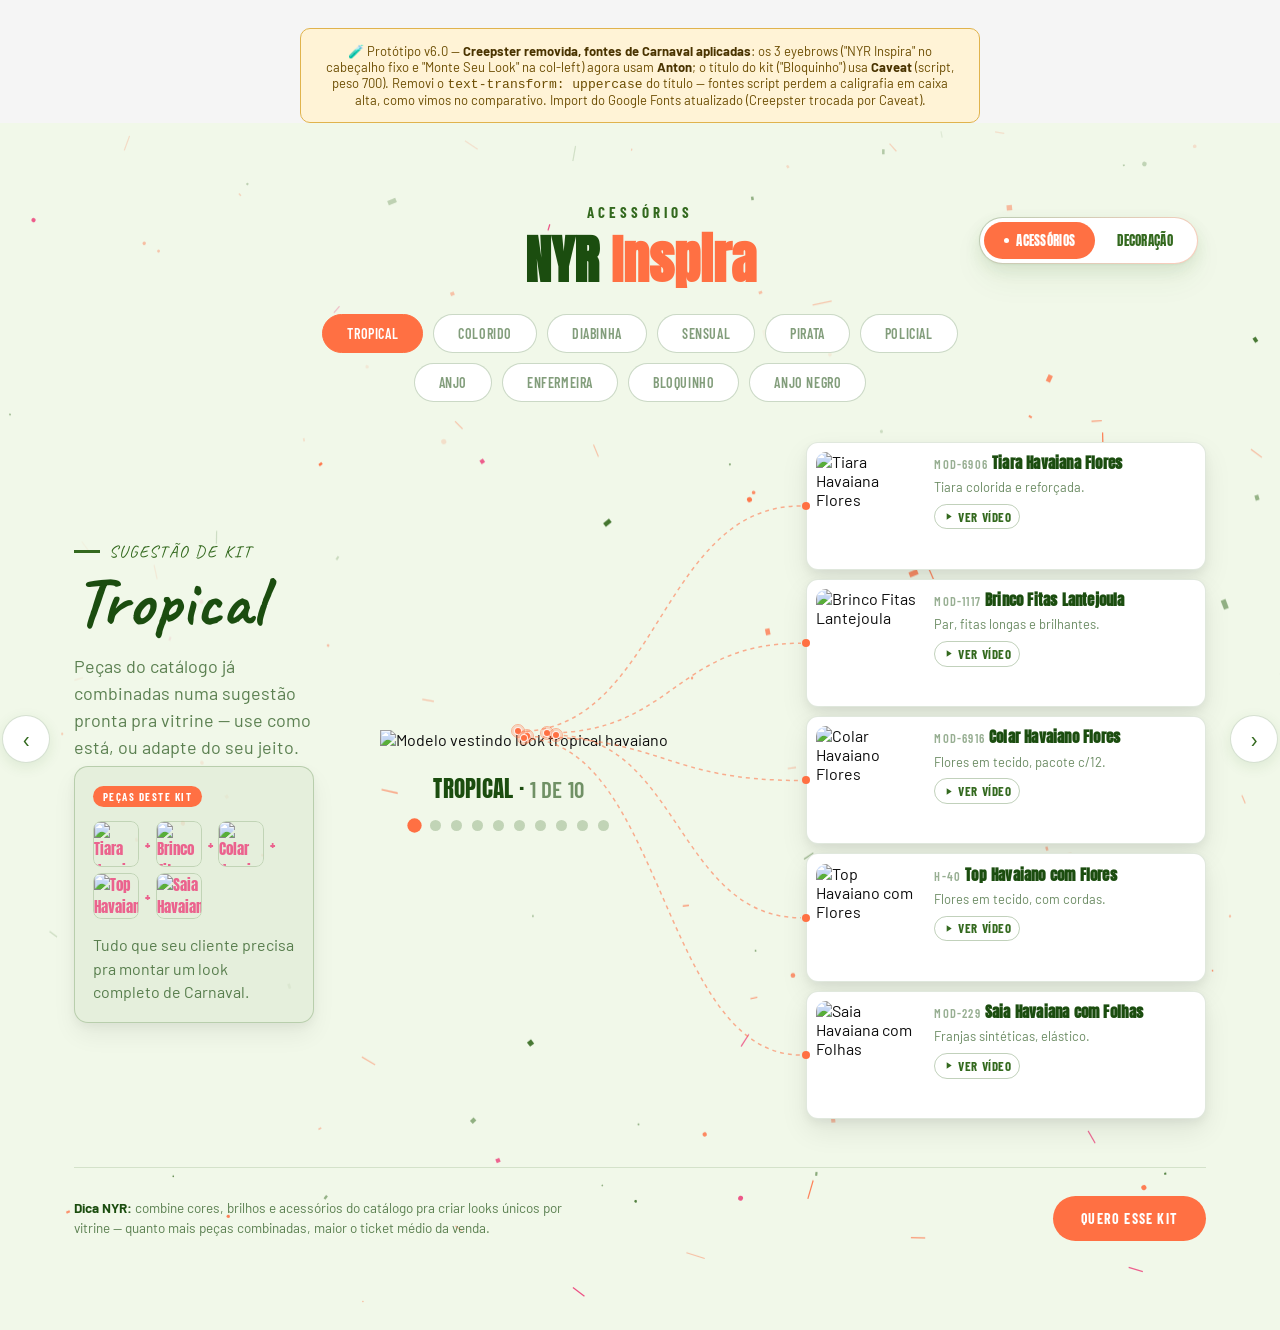
==== commit 4496a9e2: "Testando touch" ====
--- a/antigo.html
+++ b/antigo.html
@@ -297,6 +297,7 @@
 
         .decor-photo-frame {
             position: relative;
+            width: 100%;
             aspect-ratio: 3 / 2;
             border-radius: 16px;
             overflow: hidden;
@@ -421,6 +422,46 @@
             }
         }
 
+        /* ─── ≤465px: decor-legend vira lista horizontal, igual
+           col-right/product-callout de Acessórios (foto pequena ao lado
+           do texto, não mais card vertical empilhado) — mesmo HTML
+           (title-row/ref/video-btn já são os mesmos de product-callout,
+           só decor-legend-item/photo/body mudam de eixo aqui) ─── */
+        @media (max-width: 465px) {
+            .decor-legend {
+                display: flex;
+                flex-direction: column;
+                gap: clamp(6.5px, 0.85vw, 9.1px);
+            }
+
+            .decor-legend-item {
+                display: flex;
+                flex-direction: row;
+                align-items: flex-start;
+                gap: clamp(6.5px, 1.04vw, 10.4px);
+                padding: clamp(6.5px, 0.78vw, 9.1px);
+            }
+
+            .decor-legend-photo {
+                width: clamp(72px, 9vw, 108px);
+                aspect-ratio: 1 / 1;
+                border-radius: 10px;
+                flex-shrink: 0;
+            }
+
+            .decor-legend-number {
+                width: 20px;
+                height: 20px;
+                font-size: 10px;
+                top: 6px;
+                left: 6px;
+            }
+
+            .decor-legend-body {
+                padding: 2px 0 0;
+            }
+        }
+
         /* ─── SEASON-TABS — trocam o kit exibido dentro da sazonalidade corrente ─── */
         .inspira-tabs {
             display: flex;
@@ -484,14 +525,14 @@
             grid-area: model;
         }
 
-        .model-stack {
+        .model-stack,
+        .decor-photo-stack {
             display: flex;
             flex-direction: column;
             align-items: center;
-            /* agrupa .model-frame + .kit-switcher-indicator num único
-               filho de .col-model, pra empilhar verticalmente sem
-               depender da direção do flex de .col-model (que é
-               horizontal, pra alinhar a coluna toda no grid) */
+            /* agrupa .model-frame + .kit-switcher-indicator (ou o
+               equivalente de decoração) num único filho, pra empilhar
+               verticalmente sem depender da direção do flex do pai */
         }
 
         .col-right {
@@ -665,7 +706,8 @@
            "top" é definido via JS (updateNavArrowPosition), pra alinhar
            verticalmente com o centro do .model-frame mesmo a seção
            inteira (com cabeçalho + rodapé) sendo mais alta que a foto. ─── */
-        .model-nav-arrow {
+        .model-nav-arrow,
+        .decor-nav-arrow {
             position: absolute;
             width: 48px;
             height: 48px;
@@ -684,7 +726,8 @@
             z-index: 5;
         }
 
-        .model-nav-arrow:hover {
+        .model-nav-arrow:hover,
+        .decor-nav-arrow:hover {
             background: var(--season-cta);
             color: #ffffff;
             border-color: var(--season-cta);
@@ -698,7 +741,8 @@
         }
 
         /* ─── indicador de kit ativo (nome + dots), sincronizado com as tabs ─── */
-        .kit-switcher-indicator {
+        .kit-switcher-indicator,
+        .decor-switcher-indicator {
             display: flex;
             flex-direction: column;
             align-items: center;
@@ -706,7 +750,8 @@
             margin-top: 22px;
         }
 
-        .kit-switcher-label {
+        .kit-switcher-label,
+        .decor-switcher-label {
             font-family: 'Anton', sans-serif;
             font-size: clamp(18px, 1.8vw, 24px);
             font-weight: 400;
@@ -715,18 +760,21 @@
             text-transform: uppercase;
         }
 
-        .kit-switcher-count {
+        .kit-switcher-count,
+        .decor-switcher-count {
             opacity: 0.6;
             font-family: 'Barlow Condensed', sans-serif;
             font-weight: 600;
         }
 
-        .kit-switcher-dots {
+        .kit-switcher-dots,
+        .decor-switcher-dots {
             display: flex;
             gap: 10px;
         }
 
-        .kit-dot {
+        .kit-dot,
+        .decor-dot {
             width: 11px;
             height: 11px;
             border-radius: 50%;
@@ -735,7 +783,8 @@
             transition: background var(--transition), transform var(--transition);
         }
 
-        .kit-dot.active {
+        .kit-dot.active,
+        .decor-dot.active {
             background: var(--season-cta);
             transform: scale(1.3);
         }
@@ -1121,8 +1170,21 @@
         /* ─── esconder as setas na faixa intermediária (900px → 565px) —
            layout tablet, sem necessidade de navegação por seta aqui;
            os dots do kit-switcher-indicator continuam disponíveis ─── */
-        @media (max-width: 900px) and (min-width: 565px) {
+        /* ─── esconder as setas de Acessórios abaixo de 1240px (volta só
+           no mobile, ≤564px, onde tem regra própria de tamanho reduzido
+           mais abaixo) — faixa estendida de 900px pra 1239px a pedido ─── */
+        @media (max-width: 1239px) and (min-width: 565px) {
             .model-nav-arrow {
+                display: none;
+            }
+        }
+
+        /* ─── esconder as setas de Decoração só na faixa 801-1239px —
+           ficam visíveis tanto em desktop (≥1240px) quanto no "tablet"
+           de Decoração (565-800px, onde a grid já é 1 coluna) e no
+           mobile (≤564px, sem essa restrição aqui — a pedido) ─── */
+        @media (max-width: 1239px) and (min-width: 801px) {
+            .decor-nav-arrow {
                 display: none;
             }
         }
@@ -1154,7 +1216,7 @@
             }
 
             .inspira-header,
-            #inspira-view-acessorios,
+            #inspira-view-acessorios:not([hidden]),
             .inspira-grid,
             .col-left {
                 display: contents;
@@ -1165,7 +1227,14 @@
                    view "Decoração", que fica escondida via atributo
                    [hidden]; regra de autor com mesma especificidade SEMPRE
                    vence [hidden] (que é regra do navegador), então usar a
-                   classe revelava o conteúdo escondido junto */
+                   classe revelava o conteúdo escondido junto.
+                   BUG ENCONTRADO DEPOIS: mesmo usando o ID, a especificidade
+                   de ID (1-0-0-0) TAMBÉM vencia o [hidden] (0-0-1-0) do
+                   PRÓPRIO elemento quando Decoração estava ativa — ou seja,
+                   Acessórios vazava mesmo escondido. O :not([hidden]) força
+                   essa regra a simplesmente não bater quando o atributo
+                   estiver presente, cedendo pro comportamento nativo do
+                   navegador nesse caso. */
             }
 
             .inspira-header-eyebrow {
@@ -1187,10 +1256,17 @@
             .inspira-tabs {
                 order: 4;
                 margin-top: 0;
+                display: none;
+                /* pedido explícito: tabs somem abaixo de 565px nas duas
+                   abas (Acessórios e Decoração) — o order acima fica sem
+                   efeito prático agora, mas não atrapalha, então deixei */
             }
 
             .kit-summary-card {
                 order: 5;
+                display: none;
+                /* mesmo pedido — some nas duas abas (classe compartilhada
+                   entre .col-left e .decor-col-left) */
             }
 
             .col-model {
@@ -1203,14 +1279,39 @@
 
             .inspira-footer {
                 order: 8;
+            }
+
+            /* #inspira-view-decoracao NÃO é display:contents (fica como
+               bloco normal, ao contrário de #inspira-view-acessorios) —
+               então ELE MESMO é item direto do flex de .container, e
+               precisa de order próprio. Sem isso, cai no padrão order:0
+               do flexbox e passa na frente do eyebrow(1)/título(2) do
+               cabeçalho, empurrando o cabeçalho pra baixo da página —
+               bug visto depois do fix do vazamento.
+               CORRIGIDO DE order:3 PRA order:9: as .inspira-tabs também
+               são filhas de .inspira-header (sempre achatadas, mesmo em
+               Decoração) e têm order:4 — com o decor-view em order:3
+               (menor), ele vinha ANTES das tabs, empurrando as tabs pro
+               fim de tudo. order:9 garante que o decor-view sempre vem
+               depois do eyebrow/título/tabs, não importa o que mais
+               exista achatado no meio (inclusive os order 1-8 já usados
+               por Acessórios, que nunca coexistem com Decoração de
+               qualquer forma, já que só uma view fica visível por vez). */
+            #inspira-view-decoracao {
+                order: 9;
             }
 
             /* .inspira-eyebrow ("Sugestão de Kit") + .inspira-title (nome
                do kit) saem do fluxo — viram legenda sobreposta no canto
                superior esquerdo da foto, aproveitando o vão vazio que já
-               existe ali (margem transparente do PNG antes das penas) */
-            .inspira-eyebrow,
-            .inspira-title {
+               existe ali (margem transparente do PNG antes das penas).
+               ESCOPADO só pra dentro de Acessórios — sem o prefixo
+               #inspira-view-acessorios, essas classes (reaproveitadas por
+               .decor-col-left) também viravam absolute em Decoração, sem
+               nenhum sentido lá (não existe a mesma margem transparente
+               de foto pra "encaixar" a legenda) */
+            #inspira-view-acessorios .inspira-eyebrow,
+            #inspira-view-acessorios .inspira-title {
                 position: absolute;
                 top: 12px;
                 left: 12px;
@@ -1219,7 +1320,7 @@
                 z-index: 3;
             }
 
-            .inspira-eyebrow {
+            #inspira-view-acessorios .inspira-eyebrow {
                 font-size: 10px !important;
                 /* teto próprio pro contexto de legenda sobreposta — o
                    clamp() geral (13-17px) foi pensado pra coluna de
@@ -1227,7 +1328,7 @@
                    ficando grande demais em cima da foto */
             }
 
-            .inspira-title {
+            #inspira-view-acessorios .inspira-title {
                 top: 34px;
                 line-height: 0.95;
                 font-size: 24px !important;
@@ -1275,7 +1376,8 @@
                 padding: 7px 16px;
             }
 
-            .model-nav-arrow {
+            .model-nav-arrow,
+            .decor-nav-arrow {
                 width: 34px;
                 height: 34px;
                 font-size: 18px;
@@ -1383,6 +1485,15 @@
             <!-- VIEW: DECORAÇÃO (placeholder — sem conteúdo real ainda, só a troca de UI) -->
             <div id="inspira-view-decoracao" class="inspira-view" hidden>
                 <div class="decor-grid">
+                    <!-- setas de navegação — mesma lógica de posicionamento de
+                     Acessórios (função genérica compartilhada), mas com
+                     classe própria pra não ambiguar com o
+                     querySelectorAll('.model-nav-arrow') existente, e sem
+                     herdar a regra que esconde entre 900-565px (mantidas
+                     visíveis aqui por enquanto, a pedido) -->
+                    <button class="decor-nav-arrow decor-nav-prev" aria-label="Cenário anterior">‹</button>
+                    <button class="decor-nav-arrow decor-nav-next" aria-label="Próximo cenário">›</button>
+
                     <div class="decor-col-left">
                         <span class="inspira-eyebrow">Sugestão de Cenário</span>
                         <h2 class="inspira-title" id="decorTitle">Cenário</h2>
@@ -1396,14 +1507,30 @@
                         </div>
                     </div>
 
-                    <div class="decor-photo-frame">
-                        <img class="decor-photo" id="decorPhoto" src="" alt="">
-                        <div class="decor-photo-placeholder" id="decorPhotoPlaceholder"></div>
-                        <div id="decorMarkersLayer"></div>
+                    <div class="decor-photo-stack">
+                        <div class="decor-photo-frame">
+                            <img class="decor-photo" id="decorPhoto" src="" alt="">
+                            <div class="decor-photo-placeholder" id="decorPhotoPlaceholder"></div>
+                            <div id="decorMarkersLayer"></div>
+                        </div>
+
+                        <!-- indicador de posição — nome do cenário ativo + dots -->
+                        <div class="decor-switcher-indicator">
+                            <span class="decor-switcher-label" id="decorSwitcherLabel">Cenário · <span
+                                    class="decor-switcher-count">1 de 5</span></span>
+                            <div class="decor-switcher-dots" id="decorDots"></div>
+                        </div>
                     </div>
                 </div>
 
                 <div class="decor-legend" id="decorLegend"></div>
+
+                <div class="inspira-footer">
+                    <p class="inspira-tip"><strong>Dica NYR:</strong> a decoração ambienta o espaço, não a festa —
+                        use os cenários pra inspirar o lojista a decorar vitrine, balcão ou recepção, mesmo fora do
+                        segmento de festas.</p>
+                    <button class="inspira-btn">Quero Esse Cenário</button>
+                </div>
             </div>
         </div>
     </section>
@@ -1808,6 +1935,16 @@
             });
         }
 
+        function buildDecorDots() {
+            const wrap = document.getElementById('decorDots');
+            wrap.innerHTML = DECOR_KITS.map((k, i) =>
+                `<span class="decor-dot${i === 0 ? ' active' : ''}" data-index="${i}"></span>`
+            ).join('');
+            wrap.querySelectorAll('.decor-dot').forEach((dot, i) => {
+                dot.addEventListener('click', () => renderDecorKit(i));
+            });
+        }
+
         // religa clique+teclado nos hotspots — precisa rodar de novo toda
         // vez que os hotspots são regenerados (renderKit apaga e recria
         // os elementos, então os listeners antigos morrem junto)
@@ -2025,8 +2162,15 @@
                     <span class="decor-legend-number">${i + 1}</span>
                     ${photoHtml}
                     <div class="decor-legend-body">
-                        <div class="decor-legend-name">${p.name}</div>
+                        <div class="product-callout-title-row">
+                            <span class="product-callout-ref">${p.code}</span>
+                            <div class="decor-legend-name">${p.name}</div>
+                        </div>
                         <p class="decor-legend-desc">${p.desc}</p>
+                        <button class="product-callout-video-btn">
+                            <svg viewBox="0 0 24 24"><path d="M8 5v14l11-7z" /></svg>
+                            Ver Vídeo
+                        </button>
                     </div>
                 </div>
             `;
@@ -2036,8 +2180,17 @@
             document.querySelectorAll('#inspiraTabs .inspira-tab').forEach((tab, i) => {
                 tab.classList.toggle('active', i === activeDecorIndex);
             });
+            document.querySelectorAll('.decor-dot').forEach((dot, i) => {
+                dot.classList.toggle('active', i === activeDecorIndex);
+            });
+            const switcherLabel = document.getElementById('decorSwitcherLabel');
+            if (switcherLabel) {
+                switcherLabel.innerHTML =
+                    `${kit.name} · <span class="decor-switcher-count">${activeDecorIndex + 1} de ${DECOR_KITS.length}</span>`;
+            }
 
             attachDecorMarkerHandlers();
+            updateAll();
         }
 
         function attachDecorMarkerHandlers() {
@@ -2084,10 +2237,15 @@
 
         buildTabs();
         buildDots();
+        buildDecorDots();
         document.querySelector('.model-nav-prev')
             .addEventListener('click', () => renderKit(activeKitIndex - 1));
         document.querySelector('.model-nav-next')
             .addEventListener('click', () => renderKit(activeKitIndex + 1));
+        document.querySelector('.decor-nav-prev')
+            .addEventListener('click', () => renderDecorKit(activeDecorIndex - 1));
+        document.querySelector('.decor-nav-next')
+            .addEventListener('click', () => renderDecorKit(activeDecorIndex + 1));
         renderKit(0);
 
         // ─── TOGGLE ACESSÓRIOS / DECORAÇÃO ───
@@ -2148,20 +2306,20 @@
         // centro do .model-frame — necessário porque a altura do
         // cabeçalho (eyebrow + alavanca + tabs) varia, então um "top: 50%"
         // fixo relativo à seção inteira não bateria com a foto.
-        function updateNavArrowPosition() {
-            const frame = document.querySelector('.model-frame');
-            const grid = document.querySelector('.inspira .container');
-            // .container em vez de .inspira-grid — a grid vira
-            // display:contents no mobile (≤564px) e perde a caixa; o
-            // container tem o mesmo retângulo em qualquer largura
-            const prev = document.querySelector('.model-nav-prev');
-            const next = document.querySelector('.model-nav-next');
+        // versão genérica — recebe os 4 seletores em vez de assumir os de
+        // Acessórios, pra poder ser reaproveitada por Decoração sem
+        // duplicar a matemática fina (testada linha por linha) de novo
+        function positionNavArrows(frameSel, gridSel, prevSel, nextSel) {
+            const frame = document.querySelector(frameSel);
+            const grid = document.querySelector(gridSel);
+            const prev = document.querySelector(prevSel);
+            const next = document.querySelector(nextSel);
             if (!frame || !grid || !prev || !next) return;
 
             const frameRect = frame.getBoundingClientRect();
             const gridRect = grid.getBoundingClientRect();
             const top = frameRect.top - gridRect.top + frameRect.height / 2;
-            document.querySelectorAll('.model-nav-arrow').forEach(a => {
+            [prev, next].forEach(a => {
                 a.style.top = top + 'px';
                 a.style.transform = 'translateY(-50%)';
             });
@@ -2212,6 +2370,14 @@
             prev.style.right = 'auto';
             next.style.left = (gridWidth + safeGap) + 'px';
             next.style.right = 'auto';
+        }
+
+        function updateNavArrowPosition() {
+            positionNavArrows('.model-frame', '.inspira .container', '.model-nav-prev', '.model-nav-next');
+        }
+
+        function updateDecorNavArrowPosition() {
+            positionNavArrows('.decor-photo-frame', '.inspira .container', '.decor-nav-prev', '.decor-nav-next');
         }
 
         // Desenha as linhas SVG do hotspot até o card correspondente.
@@ -2499,6 +2665,7 @@
         function updateAll() {
             updateModePill();
             updateNavArrowPosition();
+            updateDecorNavArrowPosition();
             updateMobileOverlay();
             drawConnectors();
         }
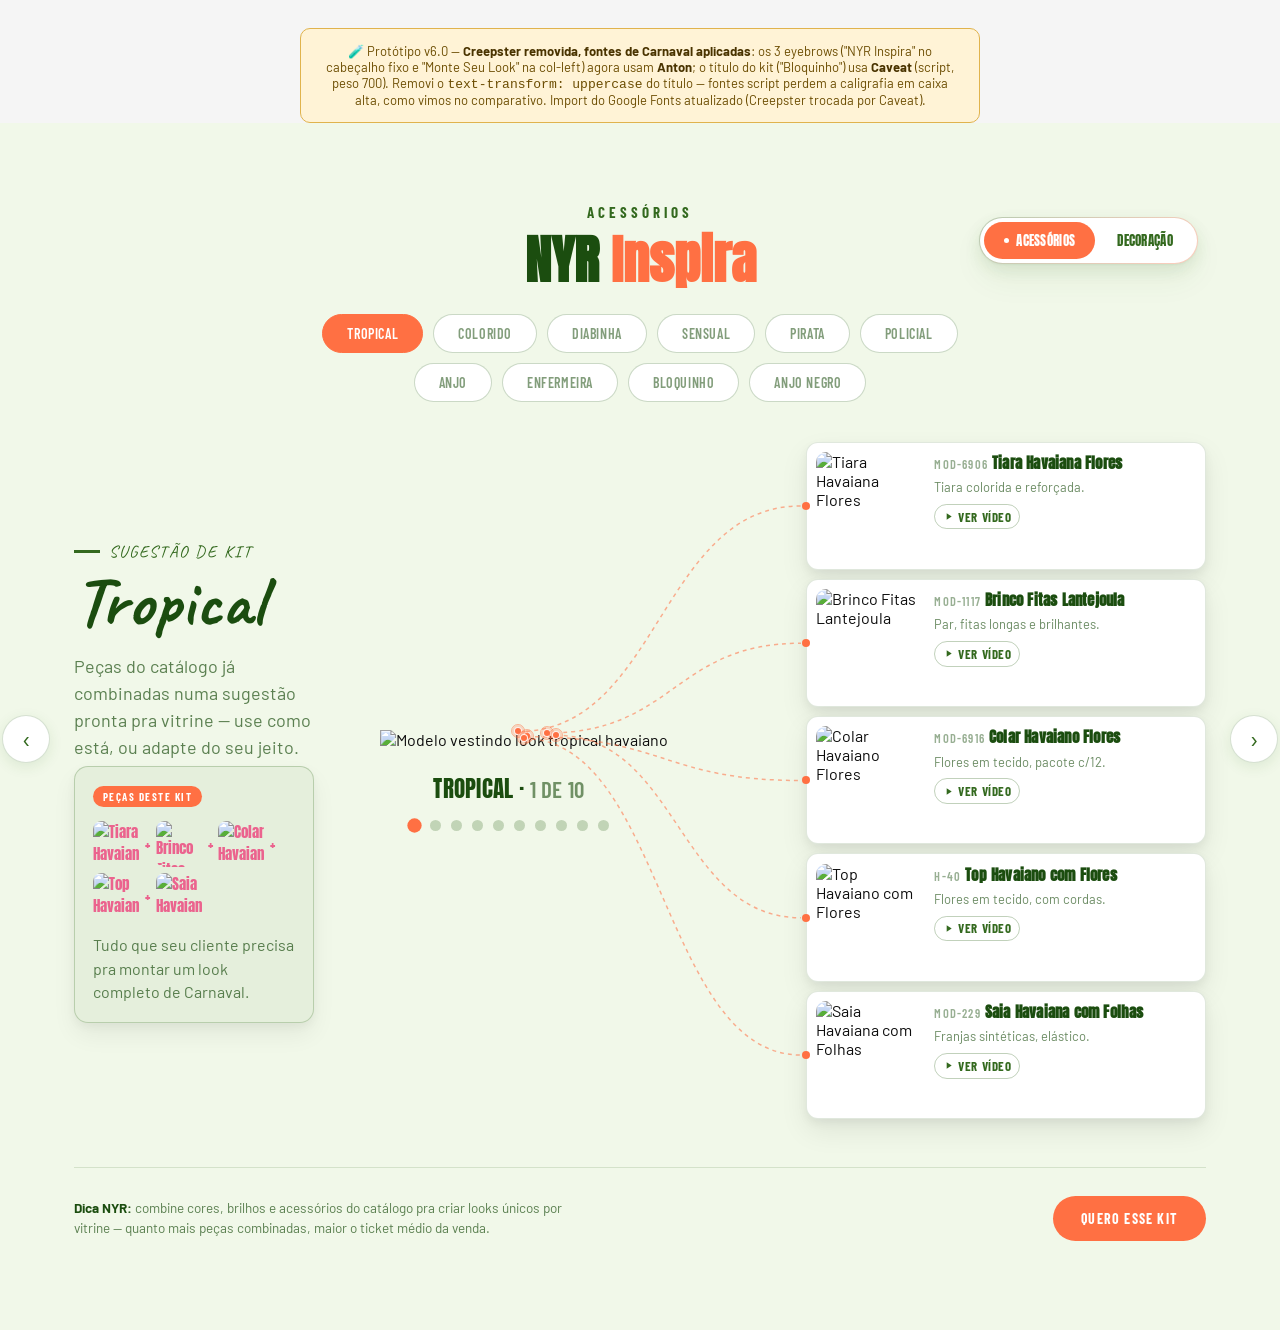
==== commit d3887266: "Testando copy" ====
--- a/antigo.html
+++ b/antigo.html
@@ -614,7 +614,14 @@
             height: clamp(27px, 2.58vw + 12.44px, 46px);
             border-radius: 8px;
             object-fit: cover;
-            border: 1px solid rgba(var(--season-primary-rgb), 0.2);
+        }
+
+        /* placeholder-swatch some com a borda tracejada só nesse contexto
+           (ícone pequeno do resumo) — os placeholders maiores (foto de
+           produto/cenário) continuam com a borda, não mencionados no
+           pedido */
+        .kit-summary-icons .placeholder-swatch {
+            border: none;
         }
 
         .kit-summary-icons span {
@@ -834,6 +841,46 @@
                scrollToCard() no JS */
         }
 
+        /* ─── SWIPE-ZONE — scroll-snap nativo usado como DETECTOR de
+           gesto (não é um carrossel de slides de verdade — só 3 âncoras
+           vazias). Mesma técnica já usada nos carrosséis da LP principal
+           (SERVICES/PRODUCTS/REDE COMERCIAL), adaptada aqui porque nosso
+           conteúdo troca por substituição (renderKit/renderDecorKit), não
+           por múltiplas fotos pré-renderizadas lado a lado. z-index
+           abaixo do hotspot(3)/decor-marker(2), então cliques neles
+           continuam funcionando normalmente; deslizar em qualquer outro
+           ponto da foto aciona a troca de kit — ver setupSwipeZone no JS. */
+        .swipe-zone {
+            position: absolute;
+            inset: 0;
+            z-index: 1;
+            display: none;
+            /* cada contexto liga a sua faixa de largura própria, nas
+               media queries no fim do arquivo (≤900px Acessórios,
+               ≤800px Decoração) */
+        }
+
+        .swipe-zone-track {
+            width: 100%;
+            height: 100%;
+            display: flex;
+            overflow-x: scroll;
+            overflow-y: hidden;
+            scroll-snap-type: x mandatory;
+            -webkit-overflow-scrolling: touch;
+            scrollbar-width: none;
+        }
+
+        .swipe-zone-track::-webkit-scrollbar {
+            display: none;
+        }
+
+        .swipe-zone-anchor {
+            flex: 0 0 100%;
+            height: 100%;
+            scroll-snap-align: start;
+        }
+
         .hotspot::after {
             content: '';
             position: absolute;
@@ -945,6 +992,17 @@
             gap: 4px;
             flex-wrap: wrap;
             margin-bottom: 6px;
+        }
+
+        /* dentro da legenda de Decoração especificamente, ref e nome vão
+           cada um em sua própria linha — diferente de Acessórios, onde
+           ficam lado a lado. Escopado só pra .decor-legend-body pra não
+           afetar os product-callout de Acessórios, que usam essa mesma
+           classe .product-callout-title-row */
+        .decor-legend-body .product-callout-title-row {
+            flex-direction: column;
+            align-items: flex-start;
+            gap: 2px;
         }
 
         .product-callout-ref {
@@ -1186,6 +1244,20 @@
         @media (max-width: 1239px) and (min-width: 801px) {
             .decor-nav-arrow {
                 display: none;
+            }
+        }
+
+        /* ─── swipe-zone: liga por contexto, larguras diferentes a
+           pedido (Acessórios ≤900px, Decoração ≤800px) ─── */
+        @media (max-width: 900px) {
+            #kitSwipeZone {
+                display: block;
+            }
+        }
+
+        @media (max-width: 800px) {
+            #decorSwipeZone {
+                display: block;
             }
         }
 
@@ -1313,7 +1385,7 @@
             #inspira-view-acessorios .inspira-eyebrow,
             #inspira-view-acessorios .inspira-title {
                 position: absolute;
-                top: 12px;
+                top: -4px;
                 left: 12px;
                 max-width: 58%;
                 text-align: left;
@@ -1329,7 +1401,7 @@
             }
 
             #inspira-view-acessorios .inspira-title {
-                top: 34px;
+                top: 18px;
                 line-height: 0.95;
                 font-size: 24px !important;
                 /* mesmo motivo do eyebrow acima — o clamp() geral
@@ -1456,6 +1528,18 @@
                                     alt="Modelo vestindo saia de franjas, máscara de Carnaval, meia arrastão, colar havaiano e luva">
 
                                 <div id="hotspotsLayer"></div>
+
+                                <!-- faixa de gesto — scroll-snap nativo como
+                                     detector de swipe, não carrossel de
+                                     slides de verdade (ver setupSwipeZone
+                                     no JS). Só ativa ≤900px via CSS. -->
+                                <div class="swipe-zone" id="kitSwipeZone">
+                                    <div class="swipe-zone-track">
+                                        <div class="swipe-zone-anchor"></div>
+                                        <div class="swipe-zone-anchor"></div>
+                                        <div class="swipe-zone-anchor"></div>
+                                    </div>
+                                </div>
                             </div>
 
                             <!-- indicador de posição — nome do kit ativo + dots, sincronizado com as tabs e as setas -->
@@ -1512,6 +1596,15 @@
                             <img class="decor-photo" id="decorPhoto" src="" alt="">
                             <div class="decor-photo-placeholder" id="decorPhotoPlaceholder"></div>
                             <div id="decorMarkersLayer"></div>
+
+                            <!-- mesma faixa de gesto, só ativa ≤800px -->
+                            <div class="swipe-zone" id="decorSwipeZone">
+                                <div class="swipe-zone-track">
+                                    <div class="swipe-zone-anchor"></div>
+                                    <div class="swipe-zone-anchor"></div>
+                                    <div class="swipe-zone-anchor"></div>
+                                </div>
+                            </div>
                         </div>
 
                         <!-- indicador de posição — nome do cenário ativo + dots -->
@@ -1825,14 +1918,16 @@
                 alt: 'Cenário decorado — parede de loja de festas com sombrinhas, varal e máscara coloridos',
                 palette: { primary: '#D98C00', cta: '#E63946', light: '#FDF6E3', mid: '#2E8B57', badge: '#1E88E5', label: '#6B4413', border: '#D98C00' },
                 products: [
-                    { code: 'MOD-360/943', name: 'Sombrinha + Espiral Carnaval', desc: 'Sombrinha 50cm + kit 6 espirais sortidos.' },
+                    { code: 'MOD-360', name: 'Sombrinha Frevo Colorida', desc: 'Cabo de madeira, 50cm diâmetro, 34cm cabo.' },
+                    { code: 'MOD-943', name: 'Espiral Tema Carnaval', desc: 'Kit com 6 peças sortidas.' },
                     { code: 'MOD-1195', name: 'Painel Máscara c/ Fitas', desc: '90x50cm, fitas coloridas metalizadas.' },
                     { code: 'MOD-921', name: 'Varal Metalizado Colorido', desc: '30x300cm, cores sortidas.' }
                 ],
                 hotspots: [
-                    { x: 30, y: 30, productIndex: 0 },
-                    { x: 65, y: 40, productIndex: 1 },
-                    { x: 45, y: 70, productIndex: 2 }
+                    { x: 20, y: 25, productIndex: 0 },
+                    { x: 20, y: 45, productIndex: 1 },
+                    { x: 65, y: 40, productIndex: 2 },
+                    { x: 45, y: 70, productIndex: 3 }
                 ]
             },
             {
@@ -2235,6 +2330,53 @@
             });
         }
 
+        // ─── SWIPE-ZONE — scroll-snap nativo como detector de gesto.
+        // 3 âncoras vazias (esquerda/centro/direita); a faixa sempre
+        // começa e volta centralizada depois de cada gesto. Ao invés de
+        // reagir a cada pixel rolado, espera o gesto "sossegar" —
+        // scrollend nos navegadores que suportam, debounce manual nos
+        // que não suportam ainda (progressive enhancement). ───
+        function setupSwipeZone(zoneId, onPrev, onNext) {
+            const zone = document.getElementById(zoneId);
+            if (!zone) return;
+            const track = zone.querySelector('.swipe-zone-track');
+
+            function centerTrack() {
+                track.scrollLeft = track.offsetWidth;
+            }
+            centerTrack();
+
+            function handleSettled() {
+                const idx = Math.round(track.scrollLeft / track.offsetWidth);
+                if (idx === 0) onPrev();
+                else if (idx === 2) onNext();
+                centerTrack();
+            }
+
+            if ('onscrollend' in window) {
+                track.addEventListener('scrollend', handleSettled, { passive: true });
+            } else {
+                let timer = null;
+                track.addEventListener('scroll', () => {
+                    clearTimeout(timer);
+                    timer = setTimeout(handleSettled, 120);
+                }, { passive: true });
+            }
+
+            // exposto pra updateAll() re-centralizar quando a tela muda
+            // de tamanho — sem isso, cruzar o breakpoint (a faixa ligando
+            // com offsetWidth desatualizado) podia disparar uma troca
+            // de kit fantasma no primeiro gesto seguinte
+            zone._recenterSwipe = centerTrack;
+        }
+
+        setupSwipeZone('kitSwipeZone',
+            () => renderKit(activeKitIndex - 1),
+            () => renderKit(activeKitIndex + 1));
+        setupSwipeZone('decorSwipeZone',
+            () => renderDecorKit(activeDecorIndex - 1),
+            () => renderDecorKit(activeDecorIndex + 1));
+
         buildTabs();
         buildDots();
         buildDecorDots();
@@ -2440,9 +2582,9 @@
             const topBase = frameRect.top - containerRect.top;
 
             eyebrow.style.left = left + 'px';
-            eyebrow.style.top = (topBase + 12) + 'px';
+            eyebrow.style.top = (topBase - 4) + 'px';
             title.style.left = left + 'px';
-            title.style.top = (topBase + 34) + 'px';
+            title.style.top = (topBase + 18) + 'px';
             // inofensivo fora do mobile — o CSS só aplica position:absolute
             // dentro do @media (max-width:564px), então esses estilos
             // inline ficam sem efeito visual nas outras larguras
@@ -2668,6 +2810,8 @@
             updateDecorNavArrowPosition();
             updateMobileOverlay();
             drawConnectors();
+            document.getElementById('kitSwipeZone')?._recenterSwipe?.();
+            document.getElementById('decorSwipeZone')?._recenterSwipe?.();
         }
         window.addEventListener('load', updateAll);
         window.addEventListener('resize', updateAll);
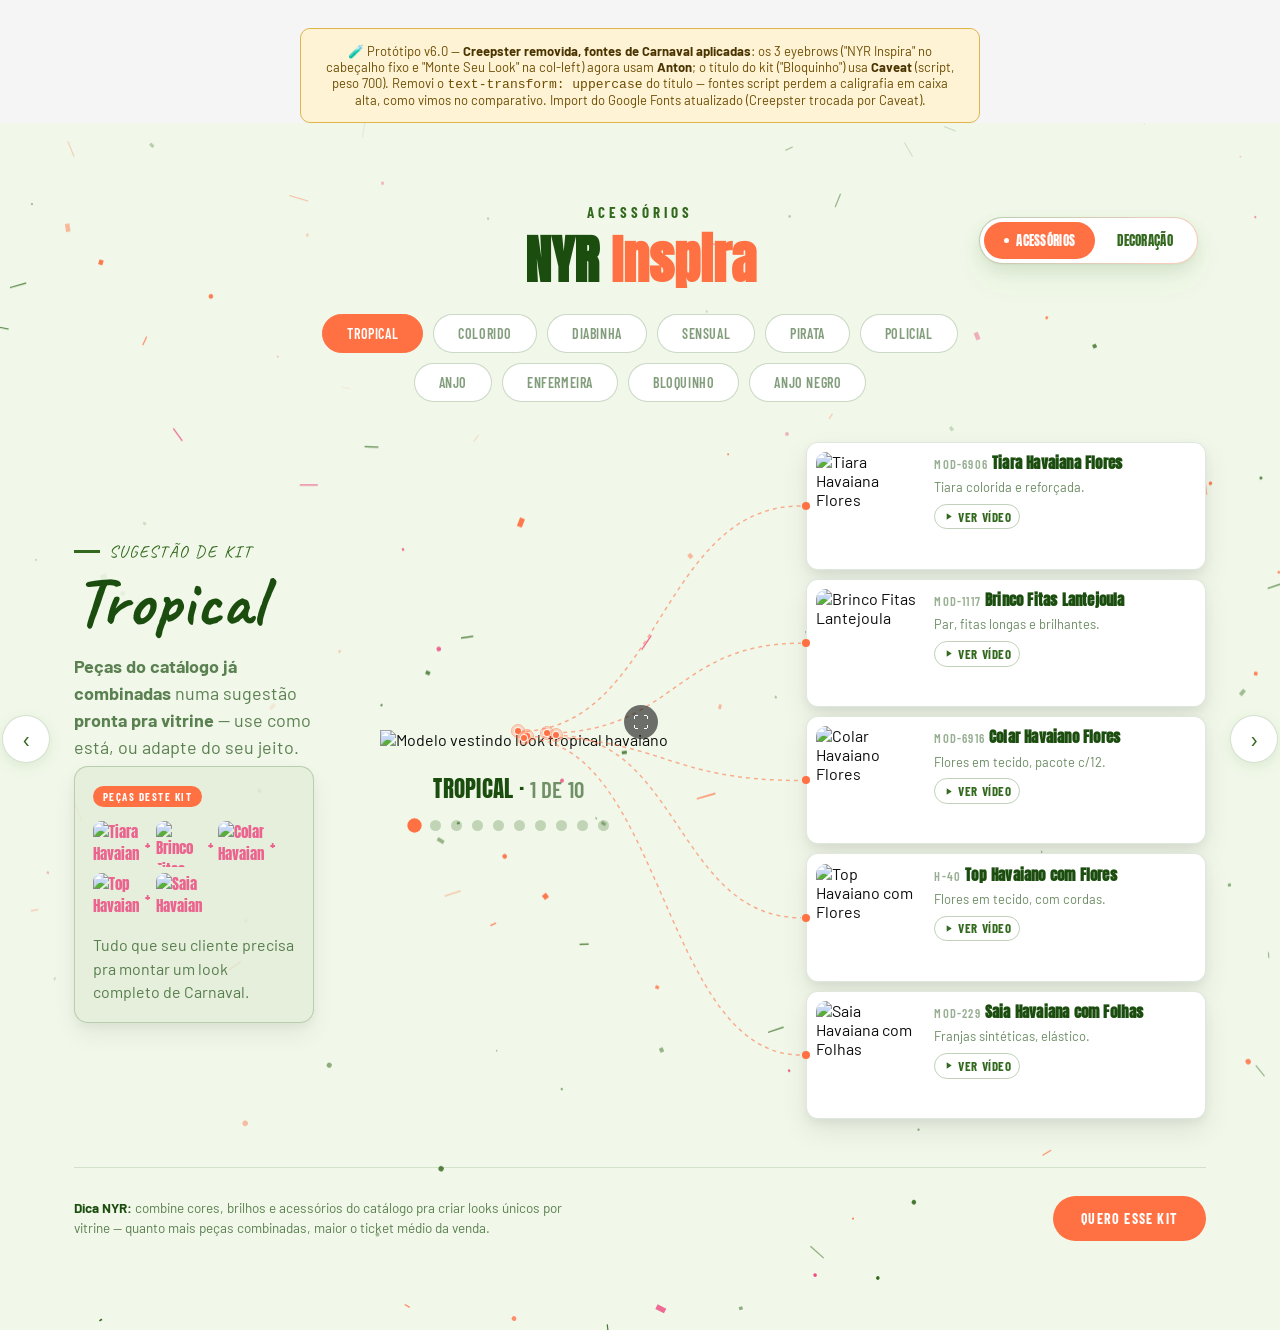
==== commit a0dbcd59: "Testando" ====
--- a/antigo.html
+++ b/antigo.html
@@ -576,6 +576,13 @@
             line-height: 1.5;
             color: rgba(var(--season-label-rgb), 0.7);
             margin: clamp(6px, 1.09vw - 0.13px, 14px) 0 clamp(3px, 0.41vw + 0.70px, 6px);
+            text-align: left;
+            /* explícito aqui, não só herdado de .col-left/.decor-col-left
+               — em ≤564px, .col-left também vira display:contents, e
+               herança de propriedade através de display:contents é
+               historicamente instável entre navegadores. Deixar
+               explícito na própria regra remove essa dependência por
+               completo, pras duas abas, em qualquer largura. */
         }
 
         .kit-summary-card {
@@ -881,6 +888,89 @@
             scroll-snap-align: start;
         }
 
+        /* ─── FOTO EM TELA CHEIA — "promove" o próprio .model-frame /
+           .decor-photo-frame que já existe (não é um modal com conteúdo
+           duplicado) — hotspots, swipe-zone, tudo continua funcionando,
+           porque é o mesmo elemento, só reposicionado via CSS. ─── */
+        .photo-expand-btn {
+            position: absolute;
+            bottom: 10px;
+            right: 10px;
+            width: 34px;
+            height: 34px;
+            border-radius: 50%;
+            background: rgba(0, 0, 0, 0.55);
+            color: #ffffff;
+            border: none;
+            font-size: 16px;
+            display: flex;
+            align-items: center;
+            justify-content: center;
+            cursor: pointer;
+            z-index: 4;
+            /* acima do swipe-zone(1)/decor-marker(2)/hotspot(3) — sempre
+               clicável, mesmo se algum marcador cair perto do canto */
+        }
+
+        .photo-close-btn {
+            position: absolute;
+            top: 16px;
+            right: 16px;
+            width: 40px;
+            height: 40px;
+            border-radius: 50%;
+            background: rgba(255, 255, 255, 0.15);
+            color: #ffffff;
+            border: 1px solid rgba(255, 255, 255, 0.4);
+            font-size: 22px;
+            line-height: 1;
+            display: none;
+            align-items: center;
+            justify-content: center;
+            cursor: pointer;
+            z-index: 6;
+        }
+
+        .is-photo-fullscreen .photo-close-btn {
+            display: flex;
+        }
+
+        .is-photo-fullscreen .photo-expand-btn {
+            display: none;
+        }
+
+        /* especificidade de 2 classes (0-2-0) vence qualquer regra de
+           media query que define largura/altura de .model-frame ou
+           .decor-photo-frame (todas com especificidade 0-1-0) — não
+           precisa de !important nem duplicar regra por breakpoint */
+        .model-frame.is-photo-fullscreen,
+        .decor-photo-frame.is-photo-fullscreen {
+            position: fixed;
+            inset: 0;
+            width: 100vw;
+            height: 100vh;
+            max-width: none;
+            aspect-ratio: unset;
+            margin: 0;
+            background: rgba(0, 0, 0, 0.92);
+            border-radius: 0;
+            display: flex;
+            align-items: center;
+            justify-content: center;
+            z-index: 999;
+        }
+
+        .model-frame.is-photo-fullscreen .model-photo,
+        .decor-photo-frame.is-photo-fullscreen .decor-photo {
+            width: auto;
+            height: auto;
+            max-width: 100%;
+            max-height: 100%;
+            object-fit: contain;
+            /* contain, não cover — em tela cheia queremos ver a foto
+               inteira, não cortada pra preencher a proporção do frame */
+        }
+
         .hotspot::after {
             content: '';
             position: absolute;
@@ -1321,7 +1411,7 @@
 
             .inspira-sub {
                 order: 3;
-                text-align: center;
+                text-align: left;
                 margin: 0;
             }
 
@@ -1414,6 +1504,11 @@
                 align-items: stretch;
             }
 
+            .decor-grid {
+                gap: 18px;
+                /* reduzido de 36px só nessa faixa — pedido explícito */
+            }
+
             .kit-summary-icons {
                 justify-content: center;
                 /* text-align:center do pai não afeta um flex row —
@@ -1505,8 +1600,9 @@
                     <div class="col-left">
                         <span class="inspira-eyebrow">Sugestão de Kit</span>
                         <h2 class="inspira-title" id="kitTitle">Bloquinho</h2>
-                        <p class="inspira-sub">Peças do catálogo já combinadas numa sugestão pronta pra vitrine —
-                            use como está, ou adapte do seu jeito.</p>
+                        <p class="inspira-sub"><strong>Peças do catálogo já combinadas</strong> numa sugestão
+                            <strong>pronta pra vitrine</strong> — use como está, ou adapte do seu jeito.
+                        </p>
 
                         <div class="kit-summary-card">
                             <span class="kit-summary-label">Peças Deste Kit</span>
@@ -1540,6 +1636,11 @@
                                         <div class="swipe-zone-anchor"></div>
                                     </div>
                                 </div>
+
+                                <!-- expande/fecha o PRÓPRIO frame (não uma
+                                     cópia) — ver setupPhotoFullscreen no JS -->
+                                <button class="photo-expand-btn" aria-label="Ver foto em tela cheia">⛶</button>
+                                <button class="photo-close-btn" aria-label="Fechar tela cheia">×</button>
                             </div>
 
                             <!-- indicador de posição — nome do kit ativo + dots, sincronizado com as tabs e as setas -->
@@ -1581,8 +1682,9 @@
                     <div class="decor-col-left">
                         <span class="inspira-eyebrow">Sugestão de Cenário</span>
                         <h2 class="inspira-title" id="decorTitle">Cenário</h2>
-                        <p class="inspira-sub" id="decorSub">Itens do catálogo já combinados numa sugestão de
-                            ambientação pronta pra vitrine.</p>
+                        <p class="inspira-sub" id="decorSub">Carnaval não é só acessório. <strong>Amplie sua carteira
+                                de clientes</strong> com decoração temática — shopping, restaurante, hotel e farmácia
+                            também querem ambientar o espaço na data, e <strong>você pode ser quem fornece</strong>.</p>
 
                         <div class="kit-summary-card">
                             <span class="kit-summary-label">Itens Deste Cenário</span>
@@ -1605,6 +1707,9 @@
                                     <div class="swipe-zone-anchor"></div>
                                 </div>
                             </div>
+
+                            <button class="photo-expand-btn" aria-label="Ver foto em tela cheia">⛶</button>
+                            <button class="photo-close-btn" aria-label="Fechar tela cheia">×</button>
                         </div>
 
                         <!-- indicador de posição — nome do cenário ativo + dots -->
@@ -1619,9 +1724,9 @@
                 <div class="decor-legend" id="decorLegend"></div>
 
                 <div class="inspira-footer">
-                    <p class="inspira-tip"><strong>Dica NYR:</strong> a decoração ambienta o espaço, não a festa —
-                        use os cenários pra inspirar o lojista a decorar vitrine, balcão ou recepção, mesmo fora do
-                        segmento de festas.</p>
+                    <p class="inspira-tip"><strong>Dica NYR:</strong> mostre o cenário pronto pro seu futuro cliente
+                        antes de fechar a venda — quanto mais fácil for visualizar o resultado, mais rápida a
+                        decisão de compra dele.</p>
                     <button class="inspira-btn">Quero Esse Cenário</button>
                 </div>
             </div>
@@ -1904,6 +2009,17 @@
             return `${r}, ${g}, ${b}`;
         }
 
+        // gera a versão redimensionada de uma imagem do Cloudinary — só
+        // pro slot pequeno do kit-summary-icon (46px exibido). Downscale
+        // é seguro pra qualidade independente do tamanho de origem (300px
+        // em Acessórios, 800px em Decoração) — nunca faz upscale, só
+        // reduz. product-callout-photo/decor-legend-photo continuam com
+        // a imagem original, sem passar por aqui.
+        function iconUrl(url) {
+            if (!url || !url.includes('/upload/')) return url;
+            return url.replace('/upload/', '/upload/w_140,h_140,c_fit,q_auto,f_auto/');
+        }
+
         // ─── CENÁRIOS DE DECORAÇÃO — mesma estrutura do KITS (name, image,
         // palette, products, hotspots), só que "hotspots" aqui vira marcador
         // numerado tolerante (não precisa acertar pixel exato de um objeto
@@ -1913,15 +2029,14 @@
         const DECOR_KITS = [
             {
                 name: 'Arco-Íris',
-                fullTitle: 'Loja de Festas',
                 image: 'https://res.cloudinary.com/dzt1kqdbc/image/upload/v1789138693/ARCO-IRIS_gon179.webp',
                 alt: 'Cenário decorado — parede de loja de festas com sombrinhas, varal e máscara coloridos',
                 palette: { primary: '#D98C00', cta: '#E63946', light: '#FDF6E3', mid: '#2E8B57', badge: '#1E88E5', label: '#6B4413', border: '#D98C00' },
                 products: [
-                    { code: 'MOD-360', name: 'Sombrinha Frevo Colorida', desc: 'Cabo de madeira, 50cm diâmetro, 34cm cabo.' },
-                    { code: 'MOD-943', name: 'Espiral Tema Carnaval', desc: 'Kit com 6 peças sortidas.' },
-                    { code: 'MOD-1195', name: 'Painel Máscara c/ Fitas', desc: '90x50cm, fitas coloridas metalizadas.' },
-                    { code: 'MOD-921', name: 'Varal Metalizado Colorido', desc: '30x300cm, cores sortidas.' }
+                    { code: 'MOD-360', name: 'Sombrinha Frevo Colorida', desc: 'Cabo de madeira, 50cm diâmetro, 34cm cabo.', image: 'https://res.cloudinary.com/dzt1kqdbc/image/upload/v1789483921/INSPIRA-DECORACAO_ARCO-IRIS_MOD-360_hdjcul.webp' },
+                    { code: 'MOD-943', name: 'Espiral Tema Carnaval', desc: 'Kit com 6 peças sortidas.', image: 'https://res.cloudinary.com/dzt1kqdbc/image/upload/v1789483920/INSPIRA-DECORACAO_ARCO-IRIS_MOD-943_ixcmjj.webp' },
+                    { code: 'MOD-1195', name: 'Painel Máscara c/ Fitas', desc: '90x50cm, fitas coloridas metalizadas.', image: 'https://res.cloudinary.com/dzt1kqdbc/image/upload/v1789484114/INSPIRA-DECORACAO_ARCO-IRIS_MOD-1195_jrkgnj.webp' },
+                    { code: 'MOD-921', name: 'Varal Metalizado Colorido', desc: '30x300cm, cores sortidas.', image: 'https://res.cloudinary.com/dzt1kqdbc/image/upload/v1789483921/INSPIRA-DECORACAO_ARCO-IRIS_MOD-921_gbeacz.webp' }
                 ],
                 hotspots: [
                     { x: 20, y: 25, productIndex: 0 },
@@ -1932,34 +2047,32 @@
             },
             {
                 name: 'Dourado',
-                fullTitle: 'Shopping Dourado',
-                image: 'https://res.cloudinary.com/dzt1kqdbc/image/upload/v1789138693/DOURADO_dbdiqi.webp',
+                image: 'https://res.cloudinary.com/dzt1kqdbc/image/upload/v1789398780/DOURADO_jvyrmn.webp',
                 alt: 'Cenário decorado — painel dourado de shopping com cortina metalizada e máscaras',
                 palette: { primary: '#B8860B', cta: '#D4A017', light: '#FDF6E0', mid: '#E8C158', badge: '#8B6508', label: '#4A3505', border: '#B8860B' },
                 products: [
-                    { code: 'MOD-1109', name: 'Painel Máscara Fitas Metalizadas', desc: '73x98cm, fitas metalizadas.' },
-                    { code: 'MOD-1110', name: 'Painel Máscara Fitas Sortidas', desc: '50x86cm, cores sortidas.' },
-                    { code: 'MOD-653', name: 'Cortina Shimmer Wall', desc: '2x1m, metalizada dourada.' },
-                    { code: 'MOD-648', name: 'Cortina Metalizada Dourada', desc: '2x1m, acabamento liso.' }
+                    { code: 'MOD-1109', name: 'Painel Máscara Fitas Metalizadas', desc: '73x98cm, fitas metalizadas.', image: 'https://res.cloudinary.com/dzt1kqdbc/image/upload/v1789483889/INSPIRA-DECORACAO_DOURADO_MOD-1109_zy1fbu.webp' },
+                    { code: 'MOD-1110', name: 'Painel Máscara Fitas Sortidas', desc: '50x86cm, cores sortidas.', image: 'https://res.cloudinary.com/dzt1kqdbc/image/upload/v1789483890/INSPIRA-DECORACAO_DOURADO_MOD-1110_puvaej.webp' },
+                    { code: 'MOD-653', name: 'Cortina Shimmer Wall', desc: '2x1m, metalizada dourada.', image: 'https://res.cloudinary.com/dzt1kqdbc/image/upload/v1789483888/INSPIRA-DECORACAO_DOURADO_MOD-653_i6vxwp.webp' },
+                    { code: 'MOD-648', name: 'Cortina Metalizada Dourada', desc: '2x1m, acabamento liso.', image: 'https://res.cloudinary.com/dzt1kqdbc/image/upload/v1789483890/INSPIRA-DECORACAO_DOURADO_MOD-648_a4evxr.webp' }
                 ],
                 hotspots: [
-                    { x: 25, y: 35, productIndex: 0 },
-                    { x: 55, y: 25, productIndex: 1 },
-                    { x: 30, y: 65, productIndex: 2 },
-                    { x: 70, y: 55, productIndex: 3 }
+                    { x: 40, y: 35, productIndex: 0 },
+                    { x: 62, y: 25, productIndex: 1 },
+                    { x: 20, y: 65, productIndex: 2 },
+                    { x: 79, y: 55, productIndex: 3 }
                 ]
             },
             {
                 name: 'Folia',
-                fullTitle: 'Restaurante Folia',
                 image: 'https://res.cloudinary.com/dzt1kqdbc/image/upload/v1789138693/FOLIA_absqkv.webp',
                 alt: 'Cenário decorado — parede de restaurante com banner Folia, bandeirinhas e máscara coloridos',
                 palette: { primary: '#C0392B', cta: '#2980B9', light: '#FAF3E8', mid: '#F1C40F', badge: '#27AE60', label: '#5C3A21', border: '#C0392B' },
                 products: [
-                    { code: 'MOD-1177', name: 'Varal Folia de Papel', desc: 'Tema Carnaval, papel.' },
-                    { code: 'MOD-1183', name: 'Varal Decorativo Carnaval', desc: 'Mesmo formato do varal folia.' },
-                    { code: 'MOD-1175', name: 'Painel Máscara de Papel', desc: '53x27cm, metalizado.' },
-                    { code: 'MOD-1178', name: 'Kit Enfeite Decorativo', desc: 'Octógonos, círculos, confete e serpentina.' }
+                    { code: 'MOD-1177', name: 'Varal Folia de Papel', desc: 'Tema Carnaval, papel.', image: 'https://res.cloudinary.com/dzt1kqdbc/image/upload/v1789483791/INSPIRA-DECORACAO_FOLIA_MOD-1177_ucgzri.webp' },
+                    { code: 'MOD-1183', name: 'Varal Decorativo Carnaval', desc: 'Mesmo formato do varal folia.', image: 'https://res.cloudinary.com/dzt1kqdbc/image/upload/v1789483790/INSPIRA-DECORACAO_FOLIA_MOD-1183_ykuzej.webp' },
+                    { code: 'MOD-1175', name: 'Painel Máscara de Papel', desc: '53x27cm, metalizado.', image: 'https://res.cloudinary.com/dzt1kqdbc/image/upload/v1789484038/INSPIRA-DECORACAO_FOLIA_MOD-1175_gaim5y.webp' },
+                    { code: 'MOD-1178', name: 'Kit Enfeite Decorativo', desc: 'Octógonos, círculos, confete e serpentina.', image: 'https://res.cloudinary.com/dzt1kqdbc/image/upload/v1789483791/INSPIRA-DECORACAO_FOLIA_MOD-1178_mowzki.webp' }
                 ],
                 hotspots: [
                     { x: 35, y: 20, productIndex: 0 },
@@ -1970,15 +2083,14 @@
             },
             {
                 name: 'Prata-Rose',
-                fullTitle: 'Hotel Prata-Rose',
                 image: 'https://res.cloudinary.com/dzt1kqdbc/image/upload/v1789138694/PRATA-ROSE_miulvc.webp',
                 alt: 'Cenário decorado — lobby de hotel com cortinas prata e rose gold e máscaras metalizadas',
                 palette: { primary: '#B76E79', cta: '#A45A64', light: '#FAF4F2', mid: '#C9A66B', badge: '#8B3A42', label: '#5C2A30', border: '#B76E79' },
                 products: [
-                    { code: 'MOD-1171', name: 'Painel Máscara de Papel', desc: '53x30cm, metalizado.' },
-                    { code: 'MOD-1105', name: 'Painel Máscara Plástico', desc: '73x33cm, acabamento liso.' },
-                    { code: 'MOD-987', name: 'Cortina Ondulada Prata', desc: '2x1m, metalizada.' },
-                    { code: 'MOD-739', name: 'Cortina Holográfica Rose Gold', desc: '2x1m, metalizada.' }
+                    { code: 'MOD-1171', name: 'Painel Máscara de Papel', desc: '53x30cm, metalizado.', image: 'https://res.cloudinary.com/dzt1kqdbc/image/upload/v1789483448/INSPIRA-DECORACAO_PRATA-ROSE_MOD-1171_exj2lb.webp' },
+                    { code: 'MOD-1105', name: 'Painel Máscara Plástico', desc: '73x33cm, acabamento liso.', image: 'https://res.cloudinary.com/dzt1kqdbc/image/upload/v1789483448/INSPIRA-DECORACAO_PRATA-ROSE_MOD-1105_xmo4gg.webp' },
+                    { code: 'MOD-987', name: 'Cortina Ondulada Prata', desc: '2x1m, metalizada.', image: 'https://res.cloudinary.com/dzt1kqdbc/image/upload/v1789483448/INSPIRA-DECORACAO_PRATA-ROSE_MOD-987_fqsryk.webp' },
+                    { code: 'MOD-739', name: 'Cortina Holográfica Rose Gold', desc: '2x1m, metalizada.', image: 'https://res.cloudinary.com/dzt1kqdbc/image/upload/v1789483448/INSPIRA-DECORACAO_PRATA-ROSE_MOD-739_m14fiz.webp' }
                 ],
                 hotspots: [
                     { x: 25, y: 25, productIndex: 0 },
@@ -1989,14 +2101,13 @@
             },
             {
                 name: 'Penas',
-                fullTitle: 'Farmácia',
                 image: 'https://res.cloudinary.com/dzt1kqdbc/image/upload/v1789138694/PENAS_trwzc8.webp',
                 alt: 'Cenário decorado — vitrine de farmácia com painel de penas Carnaval e adesivos coloridos',
                 palette: { primary: '#8E44AD', cta: '#E91E63', light: '#F8F5FC', mid: '#F39C12', badge: '#16A085', label: '#4A235A', border: '#8E44AD' },
                 products: [
-                    { code: 'MOD-1180', name: 'Painel Papel Cartonado', desc: '90x60cm, rígido, vívido.' },
-                    { code: 'MOD-1186', name: 'Kit Enfeite de Papel', desc: '4 peças, 15x20cm.' },
-                    { code: 'MOD-1151', name: 'Cartela de Adesivo Grande', desc: 'Autocolante.' }
+                    { code: 'MOD-1180', name: 'Painel Papel Cartonado', desc: '90x60cm, rígido, vívido.', image: 'https://res.cloudinary.com/dzt1kqdbc/image/upload/v1789483860/INSPIRA-DECORACAO_PENAS_MOD-1180_j9uxba.webp' },
+                    { code: 'MOD-1186', name: 'Kit Enfeite de Papel', desc: '4 peças, 15x20cm.', image: 'https://res.cloudinary.com/dzt1kqdbc/image/upload/v1789483861/INSPIRA-DECORACAO_PENAS_MOD-1186_twxjia.webp' },
+                    { code: 'MOD-1151', name: 'Cartela de Adesivo Grande', desc: 'Autocolante.', image: 'https://res.cloudinary.com/dzt1kqdbc/image/upload/v1789483860/INSPIRA-DECORACAO_PENAS_MOD-1151_uih11d.webp' }
                 ],
                 hotspots: [
                     { x: 30, y: 30, productIndex: 0 },
@@ -2123,7 +2234,7 @@
             const iconsHtml = kit.products.map((p, i) => {
                 const sep = i < kit.products.length - 1 ? '<span>+</span>' : '';
                 const icon = p.image
-                    ? `<span class="kit-summary-icon"><img src="${p.image}" alt="${p.name}"></span>`
+                    ? `<span class="kit-summary-icon"><img src="${iconUrl(p.image)}" alt="${p.name}"></span>`
                     : `<span class="placeholder-swatch" style="width:46px;height:46px;border-radius:8px;font-size:9px;">${p.name.split(' ')[0].toUpperCase()}</span>`;
                 return `${icon}${sep}`;
             }).join('');
@@ -2226,11 +2337,11 @@
             }
 
             // col-left — título e resumo de itens
-            document.getElementById('decorTitle').textContent = kit.fullTitle;
+            document.getElementById('decorTitle').textContent = kit.name;
             const iconsHtml = kit.products.map((p, i) => {
                 const sep = i < kit.products.length - 1 ? '<span>+</span>' : '';
                 const icon = p.image
-                    ? `<span class="kit-summary-icon"><img src="${p.image}" alt="${p.name}"></span>`
+                    ? `<span class="kit-summary-icon"><img src="${iconUrl(p.image)}" alt="${p.name}"></span>`
                     : `<span class="placeholder-swatch" style="width:46px;height:46px;border-radius:8px;font-size:9px;">${p.name.split(' ')[0].toUpperCase()}</span>`;
                 return `${icon}${sep}`;
             }).join('');
@@ -2330,6 +2441,36 @@
             });
         }
 
+        // ─── FOTO EM TELA CHEIA — "promove" o próprio frame (não cria
+        // cópia/modal com conteúdo duplicado). Escopado por frame — cada
+        // .model-frame/.decor-photo-frame tem seus próprios botões. ───
+        function setupPhotoFullscreen(frameSelector) {
+            const frame = document.querySelector(frameSelector);
+            if (!frame) return;
+            const expandBtn = frame.querySelector('.photo-expand-btn');
+            const closeBtn = frame.querySelector('.photo-close-btn');
+            if (!expandBtn || !closeBtn) return;
+
+            function open() {
+                frame.classList.add('is-photo-fullscreen');
+                document.body.style.overflow = 'hidden';
+                // trava o scroll de fundo enquanto a foto ocupa a tela
+            }
+            function close() {
+                frame.classList.remove('is-photo-fullscreen');
+                document.body.style.overflow = '';
+            }
+
+            expandBtn.addEventListener('click', open);
+            closeBtn.addEventListener('click', close);
+            document.addEventListener('keydown', (e) => {
+                if (e.key === 'Escape' && frame.classList.contains('is-photo-fullscreen')) close();
+            });
+        }
+
+        setupPhotoFullscreen('.model-frame');
+        setupPhotoFullscreen('.decor-photo-frame');
+
         // ─── SWIPE-ZONE — scroll-snap nativo como detector de gesto.
         // 3 âncoras vazias (esquerda/centro/direita); a faixa sempre
         // começa e volta centralizada depois de cada gesto. Ao invés de
@@ -2582,9 +2723,9 @@
             const topBase = frameRect.top - containerRect.top;
 
             eyebrow.style.left = left + 'px';
-            eyebrow.style.top = (topBase - 4) + 'px';
+            eyebrow.style.top = (topBase + 2) + 'px';
             title.style.left = left + 'px';
-            title.style.top = (topBase + 18) + 'px';
+            title.style.top = (topBase + 24) + 'px';
             // inofensivo fora do mobile — o CSS só aplica position:absolute
             // dentro do @media (max-width:564px), então esses estilos
             // inline ficam sem efeito visual nas outras larguras
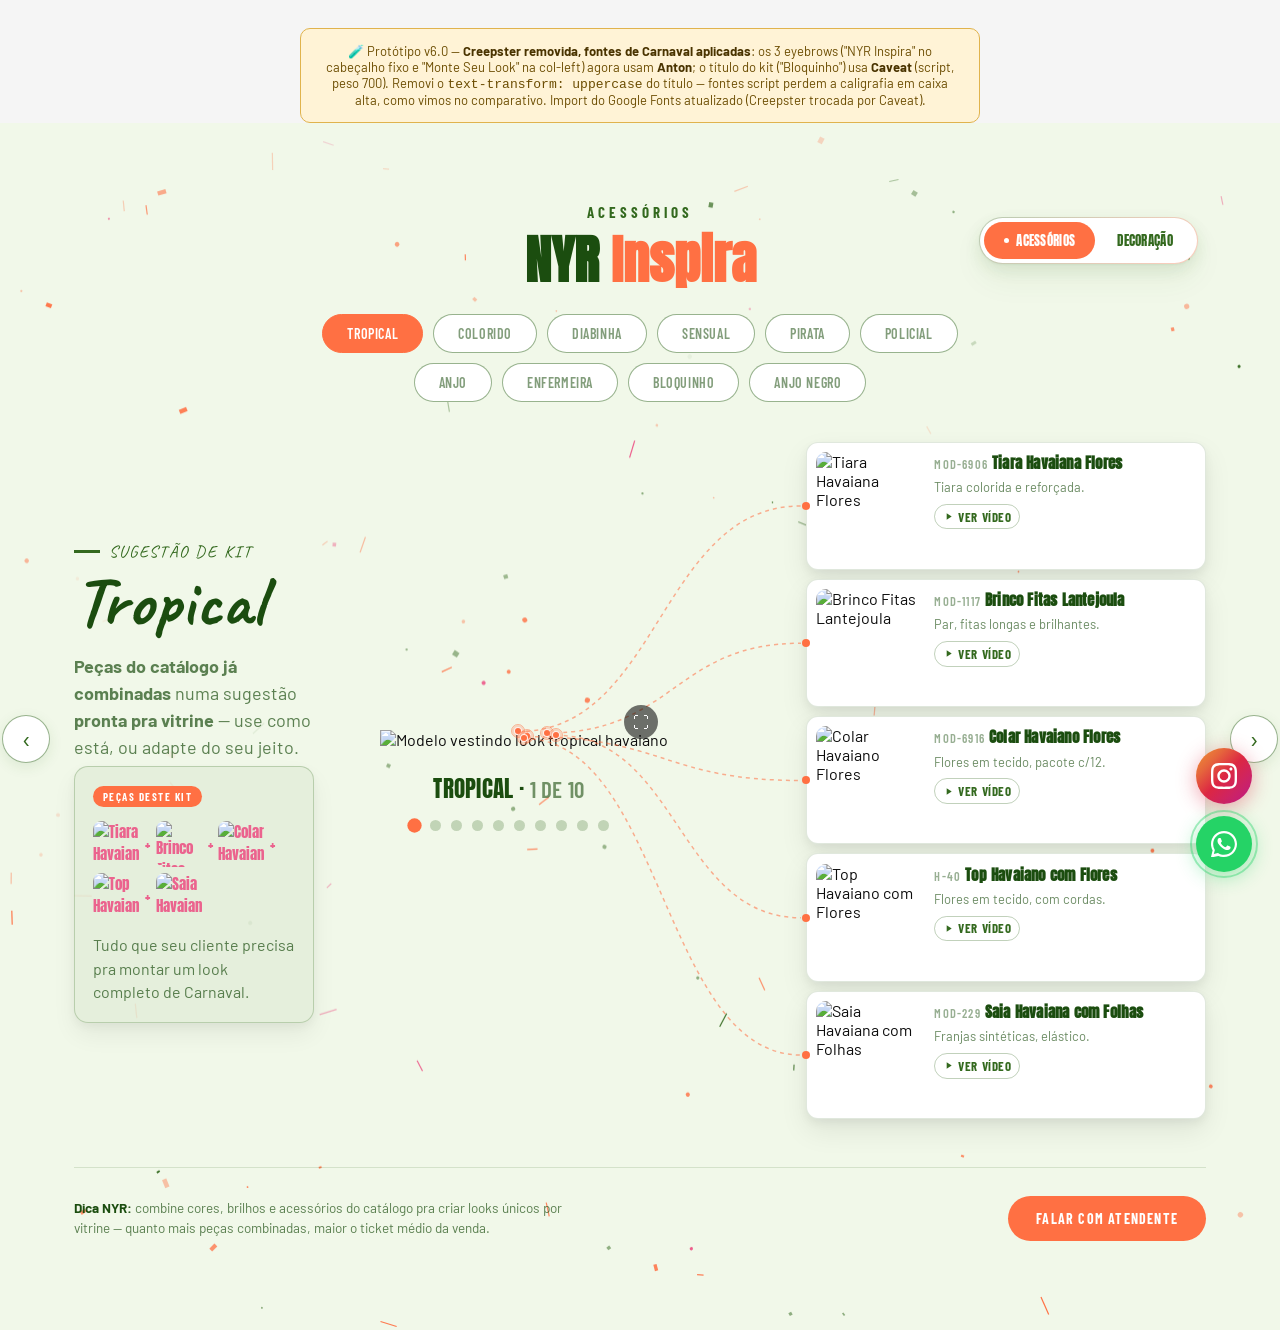
==== commit 578f473c: "Testando" ====
--- a/antigo.html
+++ b/antigo.html
@@ -13,8 +13,10 @@
         :root {
             --white: #ffffff;
             --black: #0d0d0d;
+            --gray-1: #f5f5f5;
             --gray-2: #e0e0e0;
             --gray-text: #6b6b6b;
+            --brand-orange: #f4a000;
             --radius-card: 16px;
             --transition: 0.32s cubic-bezier(0.4, 0, 0.2, 1);
             /* sazonalidade corrente da seção = Carnaval (Bloquinho) —
@@ -358,7 +360,7 @@
         .decor-legend-item {
             position: relative;
             border-radius: 14px;
-            border: 1px solid rgba(var(--season-primary-rgb), 0.12);
+            border: 1.5px solid rgba(var(--season-primary-rgb), 0.35);
             background: #ffffff;
             overflow: hidden;
             cursor: pointer;
@@ -366,7 +368,7 @@
         }
 
         .decor-legend-item:hover {
-            border-color: rgba(var(--season-primary-rgb), 0.35);
+            border-color: rgba(var(--season-primary-rgb), 0.6);
         }
 
         .decor-legend-item.hs-active {
@@ -407,7 +409,7 @@
             font-family: 'Anton', sans-serif;
             font-size: 14px;
             color: var(--season-label);
-            margin-bottom: 4px;
+            margin-bottom: 1px;
         }
 
         .decor-legend-desc {
@@ -447,6 +449,9 @@
                 aspect-ratio: 1 / 1;
                 border-radius: 10px;
                 flex-shrink: 0;
+                background: #ffffff;
+                /* sem o cinza de fundo nessa faixa — fica branco puro,
+                   igual product-callout-photo (que nunca teve fundo próprio) */
             }
 
             .decor-legend-number {
@@ -483,7 +488,7 @@
             text-transform: uppercase;
             color: rgba(var(--season-label-rgb), 0.55);
             background: #ffffff;
-            border: 1px solid rgba(var(--season-primary-rgb), 0.25);
+            border: 1.5px solid rgba(var(--season-primary-rgb), 0.5);
             padding: 10px 24px;
             border-radius: 100px;
             transition: color var(--transition), background var(--transition), border-color var(--transition);
@@ -491,7 +496,7 @@
 
         .inspira-tab:hover {
             color: var(--season-label);
-            border-color: rgba(var(--season-primary-rgb), 0.5);
+            border-color: rgba(var(--season-primary-rgb), 0.8);
         }
 
         .inspira-tab.active {
@@ -525,8 +530,7 @@
             grid-area: model;
         }
 
-        .model-stack,
-        .decor-photo-stack {
+        .model-stack, .decor-photo-stack {
             display: flex;
             flex-direction: column;
             align-items: center;
@@ -720,14 +724,13 @@
            "top" é definido via JS (updateNavArrowPosition), pra alinhar
            verticalmente com o centro do .model-frame mesmo a seção
            inteira (com cabeçalho + rodapé) sendo mais alta que a foto. ─── */
-        .model-nav-arrow,
-        .decor-nav-arrow {
+        .model-nav-arrow, .decor-nav-arrow {
             position: absolute;
             width: 48px;
             height: 48px;
             border-radius: 50%;
             background: #ffffff;
-            border: 1px solid rgba(var(--season-primary-rgb), 0.2);
+            border: 1.5px solid rgba(var(--season-primary-rgb), 0.5);
             color: var(--season-primary);
             font-size: 26px;
             line-height: 1;
@@ -740,8 +743,7 @@
             z-index: 5;
         }
 
-        .model-nav-arrow:hover,
-        .decor-nav-arrow:hover {
+        .model-nav-arrow:hover, .decor-nav-arrow:hover {
             background: var(--season-cta);
             color: #ffffff;
             border-color: var(--season-cta);
@@ -755,8 +757,7 @@
         }
 
         /* ─── indicador de kit ativo (nome + dots), sincronizado com as tabs ─── */
-        .kit-switcher-indicator,
-        .decor-switcher-indicator {
+        .kit-switcher-indicator, .decor-switcher-indicator {
             display: flex;
             flex-direction: column;
             align-items: center;
@@ -764,8 +765,7 @@
             margin-top: 22px;
         }
 
-        .kit-switcher-label,
-        .decor-switcher-label {
+        .kit-switcher-label, .decor-switcher-label {
             font-family: 'Anton', sans-serif;
             font-size: clamp(18px, 1.8vw, 24px);
             font-weight: 400;
@@ -774,21 +774,18 @@
             text-transform: uppercase;
         }
 
-        .kit-switcher-count,
-        .decor-switcher-count {
+        .kit-switcher-count, .decor-switcher-count {
             opacity: 0.6;
             font-family: 'Barlow Condensed', sans-serif;
             font-weight: 600;
         }
 
-        .kit-switcher-dots,
-        .decor-switcher-dots {
+        .kit-switcher-dots, .decor-switcher-dots {
             display: flex;
             gap: 10px;
         }
 
-        .kit-dot,
-        .decor-dot {
+        .kit-dot, .decor-dot {
             width: 11px;
             height: 11px;
             border-radius: 50%;
@@ -797,8 +794,7 @@
             transition: background var(--transition), transform var(--transition);
         }
 
-        .kit-dot.active,
-        .decor-dot.active {
+        .kit-dot.active, .decor-dot.active {
             background: var(--season-cta);
             transform: scale(1.3);
         }
@@ -890,8 +886,8 @@
 
         /* ─── FOTO EM TELA CHEIA — "promove" o próprio .model-frame /
            .decor-photo-frame que já existe (não é um modal com conteúdo
-           duplicado) — hotspots, swipe-zone, tudo continua funcionando,
-           porque é o mesmo elemento, só reposicionado via CSS. ─── */
+           duplicado) — mas hotspots/marcadores/swipe são desligados nesse
+           estado (ver regras abaixo e JS), já que aqui é só visualização. ─── */
         .photo-expand-btn {
             position: absolute;
             bottom: 10px;
@@ -912,23 +908,32 @@
                clicável, mesmo se algum marcador cair perto do canto */
         }
 
+        /* réplica de .modal-video-close da LP — 36px, sem borda, com blur,
+           em vez do botão maior/com borda que tínhamos antes */
         .photo-close-btn {
             position: absolute;
             top: 16px;
             right: 16px;
-            width: 40px;
-            height: 40px;
+            width: 42px;
+            height: 42px;
             border-radius: 50%;
-            background: rgba(255, 255, 255, 0.15);
+            border: 1.5px solid rgba(255, 255, 255, 0.5);
+            background: rgba(255, 255, 255, 0.2);
             color: #ffffff;
-            border: 1px solid rgba(255, 255, 255, 0.4);
-            font-size: 22px;
+            font-size: 24px;
             line-height: 1;
             display: none;
             align-items: center;
             justify-content: center;
             cursor: pointer;
-            z-index: 6;
+            backdrop-filter: blur(6px);
+            -webkit-backdrop-filter: blur(6px);
+            transition: background 0.2s;
+            z-index: 1001;
+        }
+
+        .photo-close-btn:hover {
+            background: rgba(255, 255, 255, 0.28);
         }
 
         .is-photo-fullscreen .photo-close-btn {
@@ -937,12 +942,39 @@
 
         .is-photo-fullscreen .photo-expand-btn {
             display: none;
+        }
+
+        /* hotspots, marcadores e a faixa de swipe somem em tela cheia —
+           aqui é só visualização, trocar de kit/produto não faz sentido
+           dentro desse estado (e evita o bug de reposicionamento da
+           swipe-zone ao redimensionar o frame — ver JS) */
+        .is-photo-fullscreen #hotspotsLayer,
+        .is-photo-fullscreen #decorMarkersLayer,
+        .is-photo-fullscreen #connectorSvg,
+        .is-photo-fullscreen .swipe-zone {
+            display: none;
+        }
+
+        /* camada de fundo clicável — cobre tudo atrás da foto; clicar
+           nela fecha o modo tela cheia (igual .modal-video-overlay da
+           LP), sem interferir no clique na foto em si */
+        .photo-fullscreen-backdrop {
+            display: none;
+        }
+
+        .is-photo-fullscreen .photo-fullscreen-backdrop {
+            display: block;
+            position: absolute;
+            inset: 0;
+            z-index: 0;
         }
 
         /* especificidade de 2 classes (0-2-0) vence qualquer regra de
            media query que define largura/altura de .model-frame ou
            .decor-photo-frame (todas com especificidade 0-1-0) — não
-           precisa de !important nem duplicar regra por breakpoint */
+           precisa de !important nem duplicar regra por breakpoint.
+           Fundo replicando .modal-video-overlay da LP: preto da marca
+           semi-transparente + blur, não mais preto quase opaco. */
         .model-frame.is-photo-fullscreen,
         .decor-photo-frame.is-photo-fullscreen {
             position: fixed;
@@ -952,23 +984,33 @@
             max-width: none;
             aspect-ratio: unset;
             margin: 0;
-            background: rgba(0, 0, 0, 0.92);
+            background: rgba(13, 13, 13, 0.55);
+            backdrop-filter: blur(12px);
+            -webkit-backdrop-filter: blur(12px);
             border-radius: 0;
             display: flex;
             align-items: center;
             justify-content: center;
             z-index: 999;
+            padding: 24px;
+            box-sizing: border-box;
         }
 
         .model-frame.is-photo-fullscreen .model-photo,
         .decor-photo-frame.is-photo-fullscreen .decor-photo {
+            position: relative;
+            z-index: 1;
             width: auto;
             height: auto;
             max-width: 100%;
             max-height: 100%;
             object-fit: contain;
             /* contain, não cover — em tela cheia queremos ver a foto
-               inteira, não cortada pra preencher a proporção do frame */
+               inteira, não cortada pra preencher a proporção do frame.
+               overflow-y:auto entra só se, mesmo assim, a foto ainda não
+               couber (proporção muito alta numa tela muito baixa) —
+               nunca a página por trás rola, só a própria foto */
+            overflow-y: auto;
         }
 
         .hotspot::after {
@@ -1093,6 +1135,20 @@
             flex-direction: column;
             align-items: flex-start;
             gap: 2px;
+        }
+
+        /* ≤465px: ref+nome voltam a dividir a mesma linha, igual
+           Acessórios — precisa vir DEPOIS da regra acima (mesma
+           especificidade, 2 classes) pra vencer o empate; antes estava
+           mais cedo no arquivo e por isso nunca aplicava, mesmo com a
+           media query batendo — empate de especificidade é resolvido
+           por ordem no arquivo, não por posição dentro/fora de @media */
+        @media (max-width: 465px) {
+            .decor-legend-body .product-callout-title-row {
+                flex-direction: row;
+                align-items: baseline;
+                gap: 4px;
+            }
         }
 
         .product-callout-ref {
@@ -1543,13 +1599,455 @@
                 padding: 7px 16px;
             }
 
-            .model-nav-arrow,
-            .decor-nav-arrow {
+            .model-nav-arrow, .decor-nav-arrow {
                 width: 34px;
                 height: 34px;
                 font-size: 18px;
             }
         }
+        /* ─── FAB (WhatsApp + Instagram) — réplica exata do .fab-group da
+           LP. Cores fixas da marca (não --season-*), já que é elemento
+           utilitário/transacional, não temático por kit. ─── */
+        .fab-group {
+            position: fixed;
+            bottom: 28px;
+            right: 28px;
+            z-index: 999;
+            display: flex;
+            flex-direction: column;
+            gap: 12px;
+        }
+
+        .fab {
+            width: 56px;
+            height: 56px;
+            border-radius: 50%;
+            display: flex;
+            align-items: center;
+            justify-content: center;
+            transition: transform 0.2s, box-shadow 0.2s;
+            position: relative;
+            cursor: pointer;
+            border: none;
+        }
+
+        .fab:hover {
+            transform: scale(1.1);
+        }
+
+        .fab svg {
+            width: 26px;
+            height: 26px;
+            fill: #ffffff;
+        }
+
+        .fab-instagram {
+            background: linear-gradient(135deg, #f09433, #e6683c, #dc2743, #cc2366, #bc1888);
+            box-shadow: 0 4px 20px rgba(220, 39, 67, 0.4);
+        }
+
+        .fab-whatsapp {
+            background: #25D366;
+            box-shadow: 0 4px 20px rgba(37, 211, 102, 0.45);
+        }
+
+        .fab-whatsapp::before {
+            content: '';
+            position: absolute;
+            inset: -6px;
+            border-radius: 50%;
+            border: 2px solid rgba(37, 211, 102, 0.4);
+            animation: pulse-ring 2s ease-out infinite;
+        }
+
+        @keyframes pulse-ring {
+            0% {
+                transform: scale(1);
+                opacity: 0.8;
+            }
+
+            100% {
+                transform: scale(1.35);
+                opacity: 0;
+            }
+        }
+
+        /* ─── FORMULÁRIO DE CONTATO (modal-wa) — réplica do da LP.
+           Coleta Razão Social + CNPJ de verdade antes de montar a
+           mensagem final do WhatsApp; compartilhado por todos os
+           gatilhos de contato (fab-whatsapp, inspira-btn,
+           modal-video-wa-btn). ─── */
+        .modal-wa {
+            position: fixed;
+            inset: 0;
+            z-index: 9000;
+            display: flex;
+            align-items: center;
+            justify-content: center;
+            padding: 24px;
+        }
+
+        .modal-wa[hidden] {
+            display: none;
+        }
+
+        .modal-wa-overlay {
+            position: absolute;
+            inset: 0;
+            background: rgba(0, 0, 0, 0.6);
+            backdrop-filter: blur(8px);
+            -webkit-backdrop-filter: blur(8px);
+        }
+
+        .modal-wa-card {
+            position: relative;
+            z-index: 1;
+            background: #ffffff;
+            border-radius: 20px;
+            padding: 40px 36px 32px;
+            width: 100%;
+            max-width: 460px;
+            box-shadow: 0 24px 64px rgba(0, 0, 0, 0.35);
+            border: 1px solid rgba(244, 160, 0, 0.2);
+            animation: modal-in 0.28s cubic-bezier(0.34, 1.56, 0.64, 1) forwards;
+        }
+
+        @keyframes modal-in {
+            from {
+                opacity: 0;
+                transform: scale(0.92) translateY(12px);
+            }
+
+            to {
+                opacity: 1;
+                transform: scale(1) translateY(0);
+            }
+        }
+
+        .modal-wa-close {
+            position: absolute;
+            top: 16px;
+            right: 16px;
+            width: 32px;
+            height: 32px;
+            border-radius: 50%;
+            border: none;
+            background: rgba(0, 0, 0, 0.06);
+            color: #666;
+            font-size: 20px;
+            line-height: 1;
+            cursor: pointer;
+            display: flex;
+            align-items: center;
+            justify-content: center;
+            transition: background 0.2s, color 0.2s;
+        }
+
+        .modal-wa-close:hover {
+            background: rgba(0, 0, 0, 0.12);
+            color: #0d0d0d;
+        }
+
+        .modal-wa-header {
+            display: flex;
+            align-items: center;
+            gap: 14px;
+            margin-bottom: 28px;
+        }
+
+        .modal-wa-icon {
+            width: 40px;
+            height: 40px;
+            fill: #25D366;
+            flex-shrink: 0;
+        }
+
+        .modal-wa-title {
+            font-family: 'Anton', sans-serif;
+            font-size: 20px;
+            letter-spacing: 1px;
+            text-transform: uppercase;
+            color: #0d0d0d;
+            line-height: 1.1;
+        }
+
+        .modal-wa-sub {
+            font-size: 13px;
+            color: #6b6b6b;
+            margin-top: 4px;
+        }
+
+        .form-group {
+            margin-bottom: 20px;
+        }
+
+        .form-label {
+            display: block;
+            font-family: 'Barlow Condensed', sans-serif;
+            font-size: 12px;
+            font-weight: 700;
+            letter-spacing: 2px;
+            text-transform: uppercase;
+            color: #6b6b6b;
+            margin-bottom: 8px;
+        }
+
+        .form-input {
+            width: 100%;
+            padding: 14px 18px;
+            background: #f5f5f5;
+            border: 1.5px solid #e0e0e0;
+            border-radius: 10px;
+            font-family: 'Barlow', sans-serif;
+            font-size: 15px;
+            color: #0d0d0d;
+            outline: none;
+            transition: border-color 0.2s, background 0.2s;
+            box-sizing: border-box;
+        }
+
+        .form-input:focus {
+            border-color: #f4a000;
+            background: #ffffff;
+        }
+
+        .form-input::placeholder {
+            color: #b0b0b0;
+        }
+
+        .form-input.error {
+            border-color: #e53935;
+        }
+
+        .field-error {
+            display: block;
+            font-size: 11px;
+            color: #e53935;
+            margin-top: 5px;
+            margin-bottom: 8px;
+            opacity: 0;
+            transform: translateY(-4px);
+            transition: opacity 0.2s ease, transform 0.2s ease;
+            min-height: 0;
+        }
+
+        .field-error.visible {
+            opacity: 1;
+            transform: translateY(0);
+        }
+
+        .modal-form-submit {
+            width: 100%;
+            padding: 15px;
+            background: #25D366;
+            color: #ffffff;
+            font-family: 'Anton', sans-serif;
+            font-size: 14px;
+            letter-spacing: 2px;
+            text-transform: uppercase;
+            border: none;
+            border-radius: 10px;
+            display: flex;
+            align-items: center;
+            justify-content: center;
+            gap: 10px;
+            cursor: pointer;
+            transition: opacity 0.2s, transform 0.2s;
+            margin-top: 8px;
+        }
+
+        .modal-form-submit:hover {
+            opacity: 0.9;
+            transform: translateY(-1px);
+        }
+
+        .modal-form-submit svg {
+            width: 18px;
+            height: 18px;
+            fill: #ffffff;
+            flex-shrink: 0;
+        }
+
+        .modal-form-note {
+            font-size: 11px;
+            color: #b0b0b0;
+            text-align: center;
+            margin-top: 12px;
+        }
+
+        /* ─── MODAL DE VÍDEO (modal-video) — réplica da LP, com
+           conteúdo dinâmico por produto (nome/descrição) e um
+           placeholder no lugar do vídeo real, que ainda não existe ─── */
+        .modal-video {
+            position: fixed;
+            inset: 0;
+            z-index: 9000;
+            display: flex;
+            align-items: center;
+            justify-content: center;
+            padding: 24px;
+        }
+
+        .modal-video[hidden] {
+            display: none;
+        }
+
+        .modal-video-overlay {
+            position: absolute;
+            inset: 0;
+            background: rgba(13, 13, 13, 0.55);
+            backdrop-filter: blur(12px);
+            -webkit-backdrop-filter: blur(12px);
+        }
+
+        .modal-video-wrapper {
+            position: relative;
+            z-index: 1;
+            display: flex;
+            flex-direction: column;
+            align-items: flex-end;
+            width: min(400px, calc(100vw - 32px));
+            max-height: calc(100vh - 48px);
+        }
+
+        .modal-video-close {
+            width: 36px;
+            height: 36px;
+            border-radius: 50%;
+            border: none;
+            background: rgba(255, 255, 255, 0.15);
+            color: #ffffff;
+            font-size: 20px;
+            line-height: 1;
+            cursor: pointer;
+            display: flex;
+            align-items: center;
+            justify-content: center;
+            backdrop-filter: blur(6px);
+            -webkit-backdrop-filter: blur(6px);
+            transition: background 0.2s;
+            margin-bottom: 10px;
+            flex-shrink: 0;
+        }
+
+        .modal-video-close:hover {
+            background: rgba(255, 255, 255, 0.28);
+        }
+
+        .modal-video-card {
+            width: 100%;
+            background: #ffffff;
+            border-radius: 20px;
+            overflow-y: auto;
+            overflow-x: hidden;
+            box-shadow: 0 32px 80px rgba(0, 0, 0, 0.5);
+            animation: modal-video-in 0.28s cubic-bezier(0.34, 1.56, 0.64, 1) forwards;
+        }
+
+        @keyframes modal-video-in {
+            from {
+                opacity: 0;
+                transform: scale(0.92) translateY(8px);
+            }
+
+            to {
+                opacity: 1;
+                transform: scale(1) translateY(0);
+            }
+        }
+
+        /* placeholder no lugar do <iframe> da LP — ainda não temos vídeo
+           real pra cada produto */
+        .modal-video-media {
+            width: 100%;
+            aspect-ratio: 9 / 16;
+            background: #0d0d0d;
+            display: flex;
+            align-items: center;
+            justify-content: center;
+            flex-shrink: 0;
+        }
+
+        .modal-video-media iframe {
+            width: 100%;
+            height: 100%;
+            border: none;
+            display: block;
+        }
+
+        .modal-video-placeholder {
+            color: rgba(255, 255, 255, 0.5);
+            font-family: 'Barlow Condensed', sans-serif;
+            font-size: 14px;
+            letter-spacing: 1px;
+            text-align: center;
+            padding: 0 24px;
+        }
+
+        .modal-video-info {
+            padding: 24px 22px 28px;
+            background: #ffffff;
+        }
+
+        .modal-video-product-ref {
+            font-family: 'Barlow Condensed', sans-serif;
+            font-size: 12px;
+            font-weight: 700;
+            letter-spacing: 1px;
+            color: rgba(13, 13, 13, 0.5);
+            text-transform: uppercase;
+            display: block;
+            margin-bottom: 4px;
+        }
+
+        .modal-video-product-name {
+            font-family: 'Anton', sans-serif;
+            font-size: 18px;
+            letter-spacing: 1px;
+            text-transform: uppercase;
+            color: #0d0d0d;
+            line-height: 1.1;
+            margin-bottom: 10px;
+        }
+
+        .modal-video-product-desc {
+            font-size: 13px;
+            color: #6b6b6b;
+            line-height: 1.65;
+            margin-bottom: 20px;
+        }
+
+        .modal-video-wa-btn {
+            display: flex;
+            align-items: center;
+            justify-content: center;
+            gap: 8px;
+            background: #25D366;
+            color: #ffffff;
+            font-family: 'Barlow Condensed', sans-serif;
+            font-size: 13px;
+            font-weight: 700;
+            letter-spacing: 2px;
+            text-transform: uppercase;
+            padding: 13px 16px;
+            border-radius: 8px;
+            border: none;
+            cursor: pointer;
+            width: 100%;
+            transition: opacity 0.2s;
+        }
+
+        .modal-video-wa-btn:hover {
+            opacity: 0.88;
+        }
+
+        .modal-video-wa-btn svg {
+            width: 15px;
+            height: 15px;
+            fill: currentColor;
+            flex-shrink: 0;
+        }
+
     </style>
 </head>
 
@@ -1601,8 +2099,7 @@
                         <span class="inspira-eyebrow">Sugestão de Kit</span>
                         <h2 class="inspira-title" id="kitTitle">Bloquinho</h2>
                         <p class="inspira-sub"><strong>Peças do catálogo já combinadas</strong> numa sugestão
-                            <strong>pronta pra vitrine</strong> — use como está, ou adapte do seu jeito.
-                        </p>
+                            <strong>pronta pra vitrine</strong> — use como está, ou adapte do seu jeito.</p>
 
                         <div class="kit-summary-card">
                             <span class="kit-summary-label">Peças Deste Kit</span>
@@ -1639,6 +2136,7 @@
 
                                 <!-- expande/fecha o PRÓPRIO frame (não uma
                                      cópia) — ver setupPhotoFullscreen no JS -->
+                                <div class="photo-fullscreen-backdrop"></div>
                                 <button class="photo-expand-btn" aria-label="Ver foto em tela cheia">⛶</button>
                                 <button class="photo-close-btn" aria-label="Fechar tela cheia">×</button>
                             </div>
@@ -1662,7 +2160,7 @@
                     <p class="inspira-tip"><strong>Dica NYR:</strong> combine cores, brilhos e acessórios do
                         catálogo pra criar looks únicos por vitrine — quanto mais peças combinadas, maior o ticket
                         médio da venda.</p>
-                    <button class="inspira-btn">Quero Esse Kit</button>
+                    <button class="inspira-btn">Falar com Atendente</button>
                 </div>
             </div>
             <!-- /VIEW: ACESSÓRIOS -->
@@ -1683,7 +2181,7 @@
                         <span class="inspira-eyebrow">Sugestão de Cenário</span>
                         <h2 class="inspira-title" id="decorTitle">Cenário</h2>
                         <p class="inspira-sub" id="decorSub">Carnaval não é só acessório. <strong>Amplie sua carteira
-                                de clientes</strong> com decoração temática — shopping, restaurante, hotel e farmácia
+                            de clientes</strong> com decoração temática — shopping, restaurante, hotel e farmácia
                             também querem ambientar o espaço na data, e <strong>você pode ser quem fornece</strong>.</p>
 
                         <div class="kit-summary-card">
@@ -1708,6 +2206,7 @@
                                 </div>
                             </div>
 
+                            <div class="photo-fullscreen-backdrop"></div>
                             <button class="photo-expand-btn" aria-label="Ver foto em tela cheia">⛶</button>
                             <button class="photo-close-btn" aria-label="Fechar tela cheia">×</button>
                         </div>
@@ -1727,11 +2226,92 @@
                     <p class="inspira-tip"><strong>Dica NYR:</strong> mostre o cenário pronto pro seu futuro cliente
                         antes de fechar a venda — quanto mais fácil for visualizar o resultado, mais rápida a
                         decisão de compra dele.</p>
-                    <button class="inspira-btn">Quero Esse Cenário</button>
+                    <button class="inspira-btn">Falar com Atendente</button>
                 </div>
             </div>
         </div>
     </section>
+
+    <!-- FABs — réplica do .fab-group da LP -->
+    <div class="fab-group">
+        <a href="https://www.instagram.com/nyrfestas.artigosdefesta" class="fab fab-instagram" target="_blank"
+            rel="noopener" aria-label="Instagram">
+            <svg viewBox="0 0 24 24">
+                <path
+                    d="M12 2.163c3.204 0 3.584.012 4.85.07 3.252.148 4.771 1.691 4.919 4.919.058 1.265.069 1.645.069 4.849 0 3.205-.012 3.584-.069 4.849-.149 3.225-1.664 4.771-4.919 4.919-1.266.058-1.644.07-4.85.07-3.204 0-3.584-.012-4.849-.07-3.26-.149-4.771-1.699-4.919-4.92-.058-1.265-.07-1.644-.07-4.849 0-3.204.013-3.583.07-4.849.149-3.227 1.664-4.771 4.919-4.919 1.266-.057 1.645-.069 4.849-.069zm0-2.163c-3.259 0-3.667.014-4.947.072-4.358.2-6.78 2.618-6.98 6.98-.059 1.281-.073 1.689-.073 4.948 0 3.259.014 3.668.072 4.948.2 4.358 2.618 6.78 6.98 6.98 1.281.058 1.689.072 4.948.072 3.259 0 3.668-.014 4.948-.072 4.354-.2 6.782-2.618 6.979-6.98.059-1.28.073-1.689.073-4.948 0-3.259-.014-3.667-.072-4.947-.196-4.354-2.617-6.78-6.979-6.98-1.281-.059-1.69-.073-4.949-.073zm0 5.838c-3.403 0-6.162 2.759-6.162 6.162s2.759 6.163 6.162 6.163 6.162-2.759 6.162-6.163c0-3.403-2.759-6.162-6.162-6.162zm0 10.162c-2.209 0-4-1.79-4-4 0-2.209 1.791-4 4-4s4 1.791 4 4c0 2.21-1.791 4-4 4zm6.406-11.845c-.796 0-1.441.645-1.441 1.44s.645 1.44 1.441 1.44c.795 0 1.439-.645 1.439-1.44s-.644-1.44-1.439-1.44z" />
+            </svg>
+        </a>
+        <a href="#" class="fab fab-whatsapp" aria-label="WhatsApp">
+            <svg viewBox="0 0 24 24">
+                <path
+                    d="M17.472 14.382c-.297-.149-1.758-.867-2.03-.967-.273-.099-.471-.148-.67.15-.197.297-.767.966-.94 1.164-.173.199-.347.223-.644.075-.297-.15-1.255-.463-2.39-1.475-.883-.788-1.48-1.761-1.653-2.059-.173-.297-.018-.458.13-.606.134-.133.298-.347.446-.52.149-.174.198-.298.298-.497.099-.198.05-.371-.025-.52-.075-.149-.669-1.612-.916-2.207-.242-.579-.487-.5-.669-.51-.173-.008-.371-.01-.57-.01-.198 0-.52.074-.792.372-.272.297-1.04 1.016-1.04 2.479 0 1.462 1.065 2.875 1.213 3.074.149.198 2.096 3.2 5.077 4.487.709.306 1.262.489 1.694.625.712.227 1.36.195 1.871.118.571-.085 1.758-.719 2.006-1.413.248-.694.248-1.289.173-1.413-.074-.124-.272-.198-.57-.347zM12 0C5.373 0 0 5.373 0 12c0 2.129.558 4.126 1.532 5.856L.057 23.784a.5.5 0 0 0 .602.617l6.077-1.43A11.953 11.953 0 0 0 12 24c6.627 0 12-5.373 12-12S18.627 0 12 0zm0 22c-1.891 0-3.667-.524-5.18-1.434l-.37-.22-3.827.901.928-3.73-.242-.384A9.96 9.96 0 0 1 2 12C2 6.477 6.477 2 12 2s10 4.477 10 10-4.477 10-10 10z" />
+            </svg>
+        </a>
+    </div>
+
+    <!-- FORMULÁRIO DE CONTATO — compartilhado por todos os gatilhos
+         (fab-whatsapp, inspira-btn, modal-video-wa-btn) -->
+    <div id="modal-wa" class="modal-wa" role="dialog" aria-modal="true" aria-label="Falar com Atendente" hidden>
+        <div class="modal-wa-overlay"></div>
+        <div class="modal-wa-card">
+            <button class="modal-wa-close" aria-label="Fechar">&times;</button>
+            <div class="modal-wa-header">
+                <svg class="modal-wa-icon" viewBox="0 0 24 24">
+                    <path
+                        d="M17.472 14.382c-.297-.149-1.758-.867-2.03-.967-.273-.099-.471-.148-.67.15-.197.297-.767.966-.94 1.164-.173.199-.347.223-.644.075-.297-.15-1.255-.463-2.39-1.475-.883-.788-1.48-1.761-1.653-2.059-.173-.297-.018-.458.13-.606.134-.133.298-.347.446-.52.149-.174.198-.298.298-.497.099-.198.05-.371-.025-.52-.075-.149-.669-1.612-.916-2.207-.242-.579-.487-.5-.669-.51-.173-.008-.371-.01-.57-.01-.198 0-.52.074-.792.372-.272.297-1.04 1.016-1.04 2.479 0 1.462 1.065 2.875 1.213 3.074.149.198 2.096 3.2 5.077 4.487.709.306 1.262.489 1.694.625.712.227 1.36.195 1.871.118.571-.085 1.758-.719 2.006-1.413.248-.694.248-1.289.173-1.413-.074-.124-.272-.198-.57-.347zM12 0C5.373 0 0 5.373 0 12c0 2.129.558 4.126 1.532 5.856L.057 23.784a.5.5 0 0 0 .602.617l6.077-1.43A11.953 11.953 0 0 0 12 24c6.627 0 12-5.373 12-12S18.627 0 12 0zm0 22c-1.891 0-3.667-.524-5.18-1.434l-.37-.22-3.827.901.928-3.73-.242-.384A9.96 9.96 0 0 1 2 12C2 6.477 6.477 2 12 2s10 4.477 10 10-4.477 10-10 10z" />
+                </svg>
+                <div>
+                    <p class="modal-wa-title">Falar com Atendente</p>
+                    <p class="modal-wa-sub">Preencha seus dados para iniciar o contato</p>
+                </div>
+            </div>
+            <div class="form-group">
+                <label class="form-label" for="modal-razao-social">Razão Social</label>
+                <input class="form-input" type="text" id="modal-razao-social" placeholder="Nome da sua empresa"
+                    autocomplete="organization">
+                <span class="field-error" id="err-razao-social"></span>
+            </div>
+            <div class="form-group">
+                <label class="form-label" for="modal-cnpj">CNPJ</label>
+                <input class="form-input" type="text" id="modal-cnpj" placeholder="00.000.000/0000-00" maxlength="18">
+                <span class="field-error" id="err-cnpj"></span>
+            </div>
+            <button class="modal-form-submit" id="modal-btn-whatsapp">
+                <svg viewBox="0 0 24 24">
+                    <path
+                        d="M17.472 14.382c-.297-.149-1.758-.867-2.03-.967-.273-.099-.471-.148-.67.15-.197.297-.767.966-.94 1.164-.173.199-.347.223-.644.075-.297-.15-1.255-.463-2.39-1.475-.883-.788-1.48-1.761-1.653-2.059-.173-.297-.018-.458.13-.606.134-.133.298-.347.446-.52.149-.174.198-.298.298-.497.099-.198.05-.371-.025-.52-.075-.149-.669-1.612-.916-2.207-.242-.579-.487-.5-.669-.51-.173-.008-.371-.01-.57-.01-.198 0-.52.074-.792.372-.272.297-1.04 1.016-1.04 2.479 0 1.462 1.065 2.875 1.213 3.074.149.198 2.096 3.2 5.077 4.487.709.306 1.262.489 1.694.625.712.227 1.36.195 1.871.118.571-.085 1.758-.719 2.006-1.413.248-.694.248-1.289.173-1.413-.074-.124-.272-.198-.57-.347zM12 0C5.373 0 0 5.373 0 12c0 2.129.558 4.126 1.532 5.856L.057 23.784a.5.5 0 0 0 .602.617l6.077-1.43A11.953 11.953 0 0 0 12 24c6.627 0 12-5.373 12-12S18.627 0 12 0zm0 22c-1.891 0-3.667-.524-5.18-1.434l-.37-.22-3.827.901.928-3.73-.242-.384A9.96 9.96 0 0 1 2 12C2 6.477 6.477 2 12 2s10 4.477 10 10-4.477 10-10 10z" />
+                </svg>
+                Enviar pelo WhatsApp
+            </button>
+            <p class="modal-form-note">Apenas lojistas com CNPJ ativo</p>
+        </div>
+    </div>
+
+    <!-- MODAL DE VÍDEO — conteúdo dinâmico preenchido por JS ao clicar
+         num product-callout-video-btn (Acessórios ou Decoração) -->
+    <div id="modal-video" class="modal-video" role="dialog" aria-modal="true" aria-label="Vídeo do produto" hidden>
+        <div class="modal-video-overlay"></div>
+        <div class="modal-video-wrapper">
+            <button class="modal-video-close" aria-label="Fechar">&times;</button>
+            <div class="modal-video-card">
+                <div class="modal-video-media">
+                    <p class="modal-video-placeholder">Vídeo em breve</p>
+                </div>
+                <div class="modal-video-info">
+                    <span class="modal-video-product-ref" id="modal-video-product-ref"></span>
+                    <p class="modal-video-product-name" id="modal-video-product-name"></p>
+                    <p class="modal-video-product-desc" id="modal-video-product-desc"></p>
+                    <button class="modal-video-wa-btn" id="modal-video-wa-btn">
+                        <svg viewBox="0 0 24 24">
+                            <path
+                                d="M17.472 14.382c-.297-.149-1.758-.867-2.03-.967-.273-.099-.471-.148-.67.15-.197.297-.767.966-.94 1.164-.173.199-.347.223-.644.075-.297-.15-1.255-.463-2.39-1.475-.883-.788-1.48-1.761-1.653-2.059-.173-.297-.018-.458.13-.606.134-.133.298-.347.446-.52.149-.174.198-.298.298-.497.099-.198.05-.371-.025-.52-.075-.149-.669-1.612-.916-2.207-.242-.579-.487-.5-.669-.51-.173-.008-.371-.01-.57-.01-.198 0-.52.074-.792.372-.272.297-1.04 1.016-1.04 2.479 0 1.462 1.065 2.875 1.213 3.074.149.198 2.096 3.2 5.077 4.487.709.306 1.262.489 1.694.625.712.227 1.36.195 1.871.118.571-.085 1.758-.719 2.006-1.413.248-.694.248-1.289.173-1.413-.074-.124-.272-.198-.57-.347zM12 0C5.373 0 0 5.373 0 12c0 2.129.558 4.126 1.532 5.856L.057 23.784a.5.5 0 0 0 .602.617l6.077-1.43A11.953 11.953 0 0 0 12 24c6.627 0 12-5.373 12-12S18.627 0 12 0zm0 22c-1.891 0-3.667-.524-5.18-1.434l-.37-.22-3.827.901.928-3.73-.242-.384A9.96 9.96 0 0 1 2 12C2 6.477 6.477 2 12 2s10 4.477 10 10-4.477 10-10 10z" />
+                        </svg>
+                        Falar com Atendente
+                    </button>
+                </div>
+            </div>
+        </div>
+    </div>
 
     <script>
         // ─── OS 10 KITS — dados reais do catálogo, paleta extraída das
@@ -1748,7 +2328,7 @@
         //
         // Exemplo:
         //   { code: 'MOD-229', name: 'Saia Havaiana com Folhas',
-        //     desc: '...', image: 'https://res.cloudinary.com/.../saia.webp' }
+        //     desc: '...', image: 'https://res.cloudinary.com/.../saia.webp', video: 'https://www.youtube.com/embed/qbcrV7TxGH4' }
         const KITS = [
             {
                 name: 'Tropical',
@@ -1757,10 +2337,10 @@
                 palette: { primary: '#33691E', cta: '#FF7043', light: '#F1F8E9', mid: '#EC407A', badge: '#FF7043', label: '#1B4D0F', border: '#33691E' },
                 products: [
                     { code: 'MOD-6906', name: 'Tiara Havaiana Flores', desc: 'Tiara colorida e reforçada.', image: 'https://res.cloudinary.com/dzt1kqdbc/image/upload/v1788370124/INSPIRA_TROPICAL_MOD-6906_ujwtfz.webp' },
-                    { code: 'MOD-1117', name: 'Brinco Fitas Lantejoula', desc: 'Par, fitas longas e brilhantes.', image: 'https://res.cloudinary.com/dzt1kqdbc/image/upload/v1788370126/INSPIRA_TROPICAL_MOD-1117_pwgmo9.webp' },
-                    { code: 'MOD-6916', name: 'Colar Havaiano Flores', desc: 'Flores em tecido, pacote c/12.', image: 'https://res.cloudinary.com/dzt1kqdbc/image/upload/v1788370123/INSPIRA_TROPICAL_MOD-6916_mo7o75.webp' },
-                    { code: 'H-40', name: 'Top Havaiano com Flores', desc: 'Flores em tecido, com cordas.', image: 'https://res.cloudinary.com/dzt1kqdbc/image/upload/v1788370128/INSPIRA_TROPICAL_H-40_eketuu.webp' },
-                    { code: 'MOD-229', name: 'Saia Havaiana com Folhas', desc: 'Franjas sintéticas, elástico.', image: 'https://res.cloudinary.com/dzt1kqdbc/image/upload/v1788370127/INSPIRA_TROPICAL_MOD-229_h18eeo.webp' }
+                    { code: 'MOD-1117', name: 'Brinco Fitas Lantejoula', desc: 'Par, fitas longas e brilhantes.', image: 'https://res.cloudinary.com/dzt1kqdbc/image/upload/v1788370126/INSPIRA_TROPICAL_MOD-1117_pwgmo9.webp', video: 'https://www.youtube.com/embed/wR5lPQjAC1A' },
+                    { code: 'MOD-6916', name: 'Colar Havaiano Flores', desc: 'Flores em tecido, pacote c/12.', image: 'https://res.cloudinary.com/dzt1kqdbc/image/upload/v1788370123/INSPIRA_TROPICAL_MOD-6916_mo7o75.webp', video: 'https://www.youtube.com/embed/P_xnFNsmtu0' },
+                    { code: 'H-40', name: 'Top Havaiano com Flores', desc: 'Flores em tecido, com cordas.', image: 'https://res.cloudinary.com/dzt1kqdbc/image/upload/v1788370128/INSPIRA_TROPICAL_H-40_eketuu.webp', video: 'https://www.youtube.com/embed/c07o1lfeSec' },
+                    { code: 'MOD-229', name: 'Saia Havaiana com Folhas', desc: 'Franjas sintéticas, elástico.', image: 'https://res.cloudinary.com/dzt1kqdbc/image/upload/v1788370127/INSPIRA_TROPICAL_MOD-229_h18eeo.webp', video: 'https://www.youtube.com/embed/qbcrV7TxGH4' }
                 ],
                 // calibrado a partir do PDF, depois corrigido com base no
                 // print anotado pelo usuário (X = errado, ✓ = aprovado) —
@@ -1779,10 +2359,10 @@
                 alt: 'Modelo vestindo look colorido metalizado',
                 palette: { primary: '#8E24AA', cta: '#FB8C00', light: '#F7F1FA', mid: '#1E88E5', badge: '#FB8C00', label: '#5C2E75', border: '#8E24AA' },
                 products: [
-                    { code: 'MOD-1113', name: 'Brinco Fitas Metalizadas', desc: 'Par, efeito espelhado.', image: 'https://res.cloudinary.com/dzt1kqdbc/image/upload/v1788370118/INSPIRA_COLORIDO_MOD-1113_zxwdpf.webp' },
-                    { code: 'MOD-1158', name: 'Colar com Pingente', desc: 'Pingente temático sortido.', image: 'https://res.cloudinary.com/dzt1kqdbc/image/upload/v1788370116/INSPIRA_COLORIDO_MOD-1158_ls8g7f.webp' },
-                    { code: 'MOD-1138', name: 'Leque Arco-Íris', desc: '33x64cm, cores vibrantes.', image: 'https://res.cloudinary.com/dzt1kqdbc/image/upload/v1788370117/INSPIRA_COLORIDO_MOD-1138_i5bvtt.webp' },
-                    { code: 'MOD-1169', name: 'Top Metalizado Pompom', desc: 'Metalizado, com pompom.', image: 'https://res.cloudinary.com/dzt1kqdbc/image/upload/v1788370114/INSPIRA_COLORIDO_MOD-1169_jhrkhd.webp' },
+                    { code: 'MOD-1113', name: 'Brinco Fitas Metalizadas', desc: 'Par, efeito espelhado.', image: 'https://res.cloudinary.com/dzt1kqdbc/image/upload/v1788370118/INSPIRA_COLORIDO_MOD-1113_zxwdpf.webp', video: 'https://www.youtube.com/embed/YIh1xERlOTA' },
+                    { code: 'MOD-1158', name: 'Colar com Pingente', desc: 'Pingente temático sortido.', image: 'https://res.cloudinary.com/dzt1kqdbc/image/upload/v1788370116/INSPIRA_COLORIDO_MOD-1158_ls8g7f.webp', video: 'https://www.youtube.com/embed/UotlbcnJpDk' },
+                    { code: 'MOD-1138', name: 'Leque Arco-Íris', desc: '33x64cm, cores vibrantes.', image: 'https://res.cloudinary.com/dzt1kqdbc/image/upload/v1788370117/INSPIRA_COLORIDO_MOD-1138_i5bvtt.webp', video: 'https://www.youtube.com/embed/AdJ77KlYn_Q' },
+                    { code: 'MOD-1169', name: 'Top Metalizado Pompom', desc: 'Metalizado, com pompom.', image: 'https://res.cloudinary.com/dzt1kqdbc/image/upload/v1788370114/INSPIRA_COLORIDO_MOD-1169_jhrkhd.webp', video: 'https://www.youtube.com/embed/bEcj07dMpw4' },
                     { code: 'MOD-1001', name: 'Ombreiras Metalizadas', desc: 'Par, brilho nos ombros.', image: 'https://res.cloudinary.com/dzt1kqdbc/image/upload/v1788370121/INSPIRA_COLORIDO_MOD-1001_rxl6gw.webp' },
                     { code: 'MOD-1095', name: 'Saia Havaiana Metalizada', desc: 'Franjas metalizadas, 38cm.', image: 'https://res.cloudinary.com/dzt1kqdbc/image/upload/v1788370120/INSPIRA_COLORIDO_MOD-1095_l1nnli.webp' }
                 ],
@@ -1804,10 +2384,10 @@
                 palette: { primary: '#D32F2F', cta: '#1A1A1A', light: '#FBEAEA', mid: '#4A1414', badge: '#D32F2F', label: '#E31E24', border: '#D32F2F' },
                 products: [
                     { code: 'MOD-252', name: 'Kit Tiara + Capa', desc: '2 peças, até o cotovelo.', image: 'https://res.cloudinary.com/dzt1kqdbc/image/upload/v1788956972/INSPIRA_DIABINHA_MOD-252_ginooh.webp' },
-                    { code: 'H-17', name: 'Máscara Lisa de Plástico', desc: 'Cores sortidas, liso.', image: 'https://res.cloudinary.com/dzt1kqdbc/image/upload/v1788956974/INSPIRA_DIABINHA_H-17_qrietu.webp' },
-                    { code: 'MOD-675', name: 'Luvas de Tecido', desc: '40cm, vermelha, par.', image: 'https://res.cloudinary.com/dzt1kqdbc/image/upload/v1788956969/INSPIRA_DIABINHA_MOD-675_y0wyde.webp' },
+                    { code: 'H-17', name: 'Máscara Lisa de Plástico', desc: 'Cores sortidas, liso.', image: 'https://res.cloudinary.com/dzt1kqdbc/image/upload/v1788956974/INSPIRA_DIABINHA_H-17_qrietu.webp', video: 'https://www.youtube.com/embed/5xwwICMhUic' },
+                    { code: 'MOD-675', name: 'Luvas de Tecido', desc: '40cm, vermelha, par.', image: 'https://res.cloudinary.com/dzt1kqdbc/image/upload/v1788956969/INSPIRA_DIABINHA_MOD-675_y0wyde.webp', video: 'https://www.youtube.com/embed/CV7uoIG063U' },
                     { code: 'MOD-898', name: 'Saia Tulê', desc: '30cm, cores mescladas.', image: 'https://res.cloudinary.com/dzt1kqdbc/image/upload/v1788956965/INSPIRA_DIABINHA_MOD-898_jm6j0h.webp' },
-                    { code: 'MOD-427', name: 'Chicote Couro Sintético', desc: '50cm, vermelho, destaque.', image: 'https://res.cloudinary.com/dzt1kqdbc/image/upload/v1788956971/INSPIRA_DIABINHA_MOD-427_pj8szh.webp' }
+                    { code: 'MOD-427', name: 'Chicote Couro Sintético', desc: '50cm, vermelho, destaque.', image: 'https://res.cloudinary.com/dzt1kqdbc/image/upload/v1788956971/INSPIRA_DIABINHA_MOD-427_pj8szh.webp', video: 'https://www.youtube.com/embed/LI97jXod7I4' }
                 ],
                 // calibrado olhando a página 10 do PDF landingPage_nyr-inspira.pdf
                 // (a foto real gerada por IA) — productIndex 0 (Kit Tiara+Capa)
@@ -1827,11 +2407,11 @@
                 alt: 'Modelo vestindo fantasia sensual preta',
                 palette: { primary: '#8E2A4B', cta: '#B33A5E', light: '#F5EBEF', mid: '#4A4A4A', badge: '#8E2A4B', label: '#5C2E42', border: '#8E2A4B' },
                 products: [
-                    { code: 'MOD-944', name: 'Máscara Gatinha Plástico', desc: 'Formato gatinha, liso.', image: 'https://res.cloudinary.com/dzt1kqdbc/image/upload/v1788956764/INSPIRA_SENSUAL_MOD-944_m7dwqe.webp' },
-                    { code: 'MOD-674', name: 'Luvas de Tecido', desc: '40cm, preta, par.', image: 'https://res.cloudinary.com/dzt1kqdbc/image/upload/v1788956764/INSPIRA_SENSUAL_MOD-674_bd3ndn.webp' },
+                    { code: 'MOD-944', name: 'Máscara Gatinha Plástico', desc: 'Formato gatinha, liso.', image: 'https://res.cloudinary.com/dzt1kqdbc/image/upload/v1788956764/INSPIRA_SENSUAL_MOD-944_m7dwqe.webp', video: 'https://www.youtube.com/embed/H0eS8E3UWHQ' },
+                    { code: 'MOD-674', name: 'Luvas de Tecido', desc: '40cm, preta, par.', image: 'https://res.cloudinary.com/dzt1kqdbc/image/upload/v1788956764/INSPIRA_SENSUAL_MOD-674_bd3ndn.webp', video: 'https://www.youtube.com/embed/dHOhWWd3zuY' },
                     { code: 'MOD-257', name: 'Saia Tulê com Brilho', desc: '30cm, preta, brilhante.', image: 'https://res.cloudinary.com/dzt1kqdbc/image/upload/v1788956766/INSPIRA_SENSUAL_MOD-257_owzffd.webp' },
-                    { code: 'MOD-427', name: 'Chicote Couro Sintético', desc: '50cm, acessório de destaque.', image: 'https://res.cloudinary.com/dzt1kqdbc/image/upload/v1788956765/INSPIRA_SENSUAL_MOD-427_kt3g6k.webp' },
-                    { code: 'MOD-1077', name: 'Meia-Calça Arrastão', desc: '7/8, preta, par.', image: 'https://res.cloudinary.com/dzt1kqdbc/image/upload/v1788956774/INSPIRA_SENSUAL_MOD-1077_qr332s.webp' }
+                    { code: 'MOD-427', name: 'Chicote Couro Sintético', desc: '50cm, acessório de destaque.', image: 'https://res.cloudinary.com/dzt1kqdbc/image/upload/v1788956765/INSPIRA_SENSUAL_MOD-427_kt3g6k.webp', video: 'https://www.youtube.com/embed/LI97jXod7I4' },
+                    { code: 'MOD-1077', name: 'Meia-Calça Arrastão', desc: '7/8, preta, par.', image: 'https://res.cloudinary.com/dzt1kqdbc/image/upload/v1788956774/INSPIRA_SENSUAL_MOD-1077_qr332s.webp', video: 'https://www.youtube.com/embed/hcrMCME1ttA' }
                 ],
                 // calibrado direto na imagem real (INSPIRA_SENSUAL.webp),
                 // depois corrigido com base no print anotado — máscara e
@@ -1850,9 +2430,9 @@
                 alt: 'Modelo vestindo fantasia de pirata',
                 palette: { primary: '#7A5C2E', cta: '#DAA520', light: '#F3E9D2', mid: '#C9A24B', badge: '#1A1A1A', label: '#4A3B1F', border: '#7A5C2E' },
                 products: [
-                    { code: 'MOD-6550', name: 'Bandana Pirata', desc: 'Estampa caveira, sortida.', image: 'https://res.cloudinary.com/dzt1kqdbc/image/upload/v1788956921/INSPIRA_PIRATA_MOD-6550_ary0k0.webp' },
+                    { code: 'MOD-6550', name: 'Bandana Pirata', desc: 'Estampa caveira, sortida.', image: 'https://res.cloudinary.com/dzt1kqdbc/image/upload/v1788956921/INSPIRA_PIRATA_MOD-6550_ary0k0.webp', video: 'https://www.youtube.com/embed/luzizwehN9Y' },
                     { code: 'MOD-6414', name: 'Tapa-Olho Pirata', desc: 'Plástico, elástico ajustável.', image: 'https://res.cloudinary.com/dzt1kqdbc/image/upload/v1788956877/INSPIRA_PIRATA_MOD-6414_dxwko0.webp' },
-                    { code: 'MOD-6410', name: 'Cartela de Bigode', desc: '12un, preto, sortidos.', image: 'https://res.cloudinary.com/dzt1kqdbc/image/upload/v1788956878/INSPIRA_PIRATA_MOD-6410_qlcfzr.webp' },
+                    { code: 'MOD-6410', name: 'Cartela de Bigode', desc: '12un, preto, sortidos.', image: 'https://res.cloudinary.com/dzt1kqdbc/image/upload/v1788956878/INSPIRA_PIRATA_MOD-6410_qlcfzr.webp', video: 'https://www.youtube.com/embed/YBpRdjnIUU4' },
                     { code: 'MOD-313', name: 'Suspensórios', desc: 'Estampa temática, sortidos.', image: 'https://res.cloudinary.com/dzt1kqdbc/image/upload/v1788956879/INSPIRA_PIRATA_MOD-313_ot345f.webp' },
                     { code: 'MOD-6470A', name: 'Gancho de Pirata', desc: 'Plástico, acessório de mão.', image: 'https://res.cloudinary.com/dzt1kqdbc/image/upload/v1788956875/INSPIRA_PIRATA_MOD-6470A_nhknv6.webp' }
                 ],
@@ -1874,12 +2454,12 @@
                 alt: 'Modelo vestindo fantasia de policial',
                 palette: { primary: '#1B2A4A', cta: '#C62828', light: '#EAF1FB', mid: '#5C6B85', badge: '#1B2A4A', label: '#1B2A4A', border: '#1B2A4A' },
                 products: [
-                    { code: 'H-26', name: 'Quepe Policial', desc: 'Azul, acabamento oficial.', image: 'https://res.cloudinary.com/dzt1kqdbc/image/upload/v1788957493/INSPIRA_POLICIAL_H-26_nug9fz.webp' },
-                    { code: 'MOD-486', name: 'Cartela de Bigode', desc: '12un, cores sortidas.', image: 'https://res.cloudinary.com/dzt1kqdbc/image/upload/v1788956675/INSPIRA_POLICIAL_MOD-486_hzw4p5.webp' },
-                    { code: 'NYR-6472', name: 'Distintivo de Plástico', desc: 'Detalhe realista.', image: 'https://res.cloudinary.com/dzt1kqdbc/image/upload/v1788956675/INSPIRA_POLICIAL_NYR-6472_vwa7ag.webp' },
-                    { code: 'MOD-1187', name: 'Rádio Policial', desc: 'Kit com 2 peças.', image: 'https://res.cloudinary.com/dzt1kqdbc/image/upload/v1788956675/INSPIRA_POLICIAL_MOD-1187_zsteau.webp' },
-                    { code: 'MOD-6481', name: 'Cassetete de Plástico', desc: '35cm, acessório de mão.', image: 'https://res.cloudinary.com/dzt1kqdbc/image/upload/v1788956674/INSPIRA_POLICIAL_MOD-6481_rdsblo.webp' },
-                    { code: 'MOD-6958A', name: 'Algema', desc: 'Acessório temático.', image: 'https://res.cloudinary.com/dzt1kqdbc/image/upload/v1788956675/INSPIRA_POLICIAL_MOD-6958A_ryuqym.webp' }
+                    { code: 'H-26', name: 'Quepe Policial', desc: 'Azul, acabamento oficial.', image: 'https://res.cloudinary.com/dzt1kqdbc/image/upload/v1788957493/INSPIRA_POLICIAL_H-26_nug9fz.webp', video: 'https://www.youtube.com/embed/0E4CK3gyX7Y' },
+                    { code: 'MOD-486', name: 'Cartela de Bigode', desc: '12un, cores sortidas.', image: 'https://res.cloudinary.com/dzt1kqdbc/image/upload/v1788956675/INSPIRA_POLICIAL_MOD-486_hzw4p5.webp', video: 'https://www.youtube.com/embed/wHlWRI-Pp6I' },
+                    { code: 'NYR-6472', name: 'Distintivo de Plástico', desc: 'Detalhe realista.', image: 'https://res.cloudinary.com/dzt1kqdbc/image/upload/v1788956675/INSPIRA_POLICIAL_NYR-6472_vwa7ag.webp', video: 'https://www.youtube.com/embed/0E4CK3gyX7Y' },
+                    { code: 'MOD-1187', name: 'Rádio Policial', desc: 'Kit com 2 peças.', image: 'https://res.cloudinary.com/dzt1kqdbc/image/upload/v1788956675/INSPIRA_POLICIAL_MOD-1187_zsteau.webp', video: 'https://www.youtube.com/embed/0E4CK3gyX7Y' },
+                    { code: 'MOD-6481', name: 'Cassetete de Plástico', desc: '35cm, acessório de mão.', image: 'https://res.cloudinary.com/dzt1kqdbc/image/upload/v1788956674/INSPIRA_POLICIAL_MOD-6481_rdsblo.webp', video: 'https://www.youtube.com/embed/0E4CK3gyX7Y' },
+                    { code: 'MOD-6958A', name: 'Algema', desc: 'Acessório temático.', image: 'https://res.cloudinary.com/dzt1kqdbc/image/upload/v1788956675/INSPIRA_POLICIAL_MOD-6958A_ryuqym.webp', video: 'https://www.youtube.com/embed/0E4CK3gyX7Y' }
                 ],
                 // medido direto na imagem real (INSPIRA_POLICIAL.webp)
                 hotspots: [
@@ -1899,8 +2479,8 @@
                 products: [
                     { code: 'MOD-409', name: 'Tiara de Anjo Branca', desc: 'Acabamento delicado.', image: 'https://res.cloudinary.com/dzt1kqdbc/image/upload/v1788956818/INSPIRA_ANJO_MOD-409_im2mym.webp' },
                     { code: 'MOD-6248', name: 'Asa de Anjo Branca', desc: 'Detalhe de marabu macio.', image: 'https://res.cloudinary.com/dzt1kqdbc/image/upload/v1788956816/INSPIRA_ANJO_MOD-6248_anuja4.webp' },
-                    { code: 'MOD-1010', name: 'Saia Tulê', desc: '40cm, branca lisa.', image: 'https://res.cloudinary.com/dzt1kqdbc/image/upload/v1788956817/INSPIRA_ANJO_MOD-1010_h5jqbu.webp' },
-                    { code: 'MOD-1079', name: 'Meia-Calça Arrastão', desc: '7/8, branca, par.', image: 'https://res.cloudinary.com/dzt1kqdbc/image/upload/v1788956817/INSPIRA_ANJO_MOD-1079_jbzlvy.webp' }
+                    { code: 'MOD-1010', name: 'Saia Tulê', desc: '40cm, branca lisa.', image: 'https://res.cloudinary.com/dzt1kqdbc/image/upload/v1788956817/INSPIRA_ANJO_MOD-1010_h5jqbu.webp', video: 'https://www.youtube.com/embed/L9-G46-qpJs' },
+                    { code: 'MOD-1079', name: 'Meia-Calça Arrastão', desc: '7/8, branca, par.', image: 'https://res.cloudinary.com/dzt1kqdbc/image/upload/v1788956817/INSPIRA_ANJO_MOD-1079_jbzlvy.webp', video: 'https://www.youtube.com/embed/NXb1nGlIDAc' }
                 ],
 
                 hotspots: [
@@ -1917,10 +2497,10 @@
                 palette: { primary: '#E31E24', cta: '#E31E24', light: '#FDEBEC', mid: '#F5A6A9', badge: '#E31E24', label: '#7A1F24', border: '#E31E24' },
                 products: [
                     { code: 'H-99', name: 'Chapéu de Enfermeira', desc: 'Modelo clássico, branco/vermelho.', image: 'https://res.cloudinary.com/dzt1kqdbc/image/upload/v1788956713/INSPIRA_ENFERMEIRA_H-99_jjgjru.webp' },
-                    { code: 'NYR-6480', name: 'Termômetro de Plástico', desc: '38cm, acessório temático.', image: 'https://res.cloudinary.com/dzt1kqdbc/image/upload/v1788956712/INSPIRA_ENFERMEIRA_NYR-6480_ujempn.webp' },
+                    { code: 'NYR-6480', name: 'Termômetro de Plástico', desc: '38cm, acessório temático.', image: 'https://res.cloudinary.com/dzt1kqdbc/image/upload/v1788956712/INSPIRA_ENFERMEIRA_NYR-6480_ujempn.webp', video: 'https://www.youtube.com/embed/_xyxD5P7Rb0' },
                     { code: 'NYR-6474', name: 'Estetoscópio de Plástico', desc: 'Acessório temático realista.', image: 'https://res.cloudinary.com/dzt1kqdbc/image/upload/v1788956712/INSPIRA_ENFERMEIRA_INSPIRA_ENFERMEIRA_NYR-6474_km7aer.webp' },
-                    { code: 'MOD-1010', name: 'Saia Tulê', desc: '40cm, branca lisa.', image: 'https://res.cloudinary.com/dzt1kqdbc/image/upload/v1788957569/INSPIRA_ENFERMEIRA_MOD-1010_rjgfuu.webp' },
-                    { code: 'MOD-1072', name: 'Meia-Calça 7/8', desc: 'Branca, estilo enfermeira.', image: 'https://res.cloudinary.com/dzt1kqdbc/image/upload/v1788956712/INSPIRA_ENFERMEIRA_MOD-1072_fpcxrf.webp' }
+                    { code: 'MOD-1010', name: 'Saia Tulê', desc: '40cm, branca lisa.', image: 'https://res.cloudinary.com/dzt1kqdbc/image/upload/v1788957569/INSPIRA_ENFERMEIRA_MOD-1010_rjgfuu.webp', video: 'https://www.youtube.com/embed/L9-G46-qpJs' },
+                    { code: 'MOD-1072', name: 'Meia-Calça 7/8', desc: 'Branca, estilo enfermeira.', image: 'https://res.cloudinary.com/dzt1kqdbc/image/upload/v1788956712/INSPIRA_ENFERMEIRA_MOD-1072_fpcxrf.webp', video: 'https://www.youtube.com/embed/0WW_kDtK-MA' }
                 ],
                 hotspots: [
                     { x: 47, y: 7.3, productIndex: 0 },   // chapéu de enfermeira
@@ -1936,12 +2516,12 @@
                 alt: 'Modelo vestindo look de bloquinho de Carnaval',
                 palette: { primary: '#D6336C', cta: '#1E5AA8', light: '#FDF1F0', mid: '#D4A017', badge: '#D32F2F', label: '#5C1130', border: '#D6336C' },
                 products: [
-                    { code: 'MOD-6830', name: 'Máscara Metalizada Glitter', desc: 'Penas e glitter sortidos.', image: 'https://res.cloudinary.com/dzt1kqdbc/image/upload/v1788956849/INSPIRA_BLOQUINHO_MOD-6830_jxrhtj.webp' },
-                    { code: 'MOD-1115', name: 'Brinco Fitas Coloridas', desc: 'Par, fitas de tecido colorido.', image: 'https://res.cloudinary.com/dzt1kqdbc/image/upload/v1788956851/INSPIRA_BLOQUINHO_MOD-1115_zbhkna.webp' },
-                    { code: 'MOD-1150', name: 'Gargantilha com Lantejoula', desc: 'Acabamento brilhante.', image: 'https://res.cloudinary.com/dzt1kqdbc/image/upload/v1788956850/INSPIRA_BLOQUINHO_MOD-1150_zopsz2.webp' },
-                    { code: 'MOD-6904', name: 'Colar Havaiano de Flores', desc: 'Flores em tecido, pacote c/12.', image: 'https://res.cloudinary.com/dzt1kqdbc/image/upload/v1788956846/INSPIRA_BLOQUINHO_MOD-6904_dl9jxz.webp' },
-                    { code: 'MOD-930', name: 'Saia Havaiana Metalizada', desc: 'Elástico, cores sortidas.', image: 'https://res.cloudinary.com/dzt1kqdbc/image/upload/v1788956853/INSPIRA_BLOQUINHO_MOD-930_sdrqyt.webp' },
-                    { code: 'MOD-1078', name: 'Meia-Calça Arrastão', desc: '7/8, vermelha, par.', image: 'https://res.cloudinary.com/dzt1kqdbc/image/upload/v1788956847/INSPIRA_BLOQUINHO_MOD-1078_nbysbu.webp' }
+                    { code: 'MOD-6830', name: 'Máscara Metalizada Glitter', desc: 'Penas e glitter sortidos.', image: 'https://res.cloudinary.com/dzt1kqdbc/image/upload/v1788956849/INSPIRA_BLOQUINHO_MOD-6830_jxrhtj.webp', video: 'https://www.youtube.com/embed/Ijxxao_jVMc' },
+                    { code: 'MOD-1115', name: 'Brinco Fitas Coloridas', desc: 'Par, fitas de tecido colorido.', image: 'https://res.cloudinary.com/dzt1kqdbc/image/upload/v1788956851/INSPIRA_BLOQUINHO_MOD-1115_zbhkna.webp', video: 'https://www.youtube.com/embed/IRk_Us0ChME' },
+                    { code: 'MOD-1150', name: 'Gargantilha com Lantejoula', desc: 'Acabamento brilhante.', image: 'https://res.cloudinary.com/dzt1kqdbc/image/upload/v1788956850/INSPIRA_BLOQUINHO_MOD-1150_zopsz2.webp', video: 'https://www.youtube.com/embed/Bq07Oh44m9w' },
+                    { code: 'MOD-6904', name: 'Colar Havaiano de Flores', desc: 'Flores em tecido, pacote c/12.', image: 'https://res.cloudinary.com/dzt1kqdbc/image/upload/v1788956846/INSPIRA_BLOQUINHO_MOD-6904_dl9jxz.webp', video: 'https://www.youtube.com/embed/6cXf0_EoFH0' },
+                    { code: 'MOD-930', name: 'Saia Havaiana Metalizada', desc: 'Elástico, cores sortidas.', image: 'https://res.cloudinary.com/dzt1kqdbc/image/upload/v1788956853/INSPIRA_BLOQUINHO_MOD-930_sdrqyt.webp', video: 'https://www.youtube.com/embed/IObU8Rek4RA' },
+                    { code: 'MOD-1078', name: 'Meia-Calça Arrastão', desc: '7/8, vermelha, par.', image: 'https://res.cloudinary.com/dzt1kqdbc/image/upload/v1788956847/INSPIRA_BLOQUINHO_MOD-1078_nbysbu.webp', video: 'https://www.youtube.com/embed/MJ9DvhWXffE' }
                 ],
 
                 hotspots: [
@@ -1962,14 +2542,14 @@
                     { code: 'MOD-878', name: 'Tiara de Anjo Preta', desc: 'Acabamento delicado.', image: 'https://res.cloudinary.com/dzt1kqdbc/image/upload/v1788956901/INSPIRA_ANJO-NEGRO_MOD-878_q9y9sa.webp' },
                     { code: 'MOD-891', name: 'Asa de Anjo Preta', desc: 'Tamanho P, com pena.', image: 'https://res.cloudinary.com/dzt1kqdbc/image/upload/v1788956900/INSPIRA_ANJO-NEGRO_MOD-891_yzaukg.webp' },
                     { code: 'MOD-688', name: 'Saia Tulê', desc: '30cm, preta lisa.', image: 'https://res.cloudinary.com/dzt1kqdbc/image/upload/v1788956903/INSPIRA_ANJO-NEGRO_MOD-688_mpwd0u.webp' },
-                    { code: 'MOD-1077', name: 'Meia-Calça Arrastão', desc: '7/8, preta, par.', image: 'https://res.cloudinary.com/dzt1kqdbc/image/upload/v1788957608/INSPIRA_ANJO-NEGRO_MOD-1077_hg5x50.webp' }
+                    { code: 'MOD-1077', name: 'Meia-Calça Arrastão', desc: '7/8, preta, par.', image: 'https://res.cloudinary.com/dzt1kqdbc/image/upload/v1788957608/INSPIRA_ANJO-NEGRO_MOD-1077_hg5x50.webp', video: 'https://www.youtube.com/embed/hcrMCME1ttA' }
                 ],
-                hotspots: [
+                 hotspots: [
                     { x: 44, y: 9, productIndex: 0 },   // tiara anjo preta
                     { x: 76, y: 30, productIndex: 1 },  // asa de anjo preta
                     { x: 48.5, y: 45, productIndex: 2 },  // saia tulê
                     { x: 62, y: 65, productIndex: 3 }  // meia-calça arrastão
-
+                  
                 ]
             }
         ];
@@ -2033,9 +2613,9 @@
                 alt: 'Cenário decorado — parede de loja de festas com sombrinhas, varal e máscara coloridos',
                 palette: { primary: '#D98C00', cta: '#E63946', light: '#FDF6E3', mid: '#2E8B57', badge: '#1E88E5', label: '#6B4413', border: '#D98C00' },
                 products: [
-                    { code: 'MOD-360', name: 'Sombrinha Frevo Colorida', desc: 'Cabo de madeira, 50cm diâmetro, 34cm cabo.', image: 'https://res.cloudinary.com/dzt1kqdbc/image/upload/v1789483921/INSPIRA-DECORACAO_ARCO-IRIS_MOD-360_hdjcul.webp' },
+                    { code: 'MOD-360', name: 'Sombrinha Frevo Colorida', desc: 'Cabo de madeira, 50cm diâmetro, 34cm cabo.', image: 'https://res.cloudinary.com/dzt1kqdbc/image/upload/v1789483921/INSPIRA-DECORACAO_ARCO-IRIS_MOD-360_hdjcul.webp', video: 'https://www.youtube.com/embed/8BcxLG_ZihQ' },
                     { code: 'MOD-943', name: 'Espiral Tema Carnaval', desc: 'Kit com 6 peças sortidas.', image: 'https://res.cloudinary.com/dzt1kqdbc/image/upload/v1789483920/INSPIRA-DECORACAO_ARCO-IRIS_MOD-943_ixcmjj.webp' },
-                    { code: 'MOD-1195', name: 'Painel Máscara c/ Fitas', desc: '90x50cm, fitas coloridas metalizadas.', image: 'https://res.cloudinary.com/dzt1kqdbc/image/upload/v1789484114/INSPIRA-DECORACAO_ARCO-IRIS_MOD-1195_jrkgnj.webp' },
+                    { code: 'MOD-1195', name: 'Painel Máscara c/ Fitas', desc: '90x50cm, fitas coloridas metalizadas.', image: 'https://res.cloudinary.com/dzt1kqdbc/image/upload/v1789484114/INSPIRA-DECORACAO_ARCO-IRIS_MOD-1195_jrkgnj.webp', video: 'https://www.youtube.com/embed/2gxBq3BfLLc' },
                     { code: 'MOD-921', name: 'Varal Metalizado Colorido', desc: '30x300cm, cores sortidas.', image: 'https://res.cloudinary.com/dzt1kqdbc/image/upload/v1789483921/INSPIRA-DECORACAO_ARCO-IRIS_MOD-921_gbeacz.webp' }
                 ],
                 hotspots: [
@@ -2051,16 +2631,16 @@
                 alt: 'Cenário decorado — painel dourado de shopping com cortina metalizada e máscaras',
                 palette: { primary: '#B8860B', cta: '#D4A017', light: '#FDF6E0', mid: '#E8C158', badge: '#8B6508', label: '#4A3505', border: '#B8860B' },
                 products: [
-                    { code: 'MOD-1109', name: 'Painel Máscara Fitas Metalizadas', desc: '73x98cm, fitas metalizadas.', image: 'https://res.cloudinary.com/dzt1kqdbc/image/upload/v1789483889/INSPIRA-DECORACAO_DOURADO_MOD-1109_zy1fbu.webp' },
-                    { code: 'MOD-1110', name: 'Painel Máscara Fitas Sortidas', desc: '50x86cm, cores sortidas.', image: 'https://res.cloudinary.com/dzt1kqdbc/image/upload/v1789483890/INSPIRA-DECORACAO_DOURADO_MOD-1110_puvaej.webp' },
+                    { code: 'MOD-1109', name: 'Painel Máscara Fitas Metalizadas', desc: '73x98cm, fitas metalizadas.', image: 'https://res.cloudinary.com/dzt1kqdbc/image/upload/v1789483889/INSPIRA-DECORACAO_DOURADO_MOD-1109_zy1fbu.webp', video: 'https://www.youtube.com/embed/Q_0OcxfVf1s' },
+                    { code: 'MOD-1110', name: 'Painel Máscara Fitas Sortidas', desc: '50x86cm, cores sortidas.', image: 'https://res.cloudinary.com/dzt1kqdbc/image/upload/v1789483890/INSPIRA-DECORACAO_DOURADO_MOD-1110_puvaej.webp', video: 'https://www.youtube.com/embed/Q_0OcxfVf1s' },
                     { code: 'MOD-653', name: 'Cortina Shimmer Wall', desc: '2x1m, metalizada dourada.', image: 'https://res.cloudinary.com/dzt1kqdbc/image/upload/v1789483888/INSPIRA-DECORACAO_DOURADO_MOD-653_i6vxwp.webp' },
                     { code: 'MOD-648', name: 'Cortina Metalizada Dourada', desc: '2x1m, acabamento liso.', image: 'https://res.cloudinary.com/dzt1kqdbc/image/upload/v1789483890/INSPIRA-DECORACAO_DOURADO_MOD-648_a4evxr.webp' }
                 ],
                 hotspots: [
-                    { x: 40, y: 35, productIndex: 0 },
-                    { x: 62, y: 25, productIndex: 1 },
-                    { x: 20, y: 65, productIndex: 2 },
-                    { x: 79, y: 55, productIndex: 3 }
+                    { x: 25, y: 35, productIndex: 0 },
+                    { x: 55, y: 25, productIndex: 1 },
+                    { x: 30, y: 65, productIndex: 2 },
+                    { x: 70, y: 55, productIndex: 3 }
                 ]
             },
             {
@@ -2071,7 +2651,7 @@
                 products: [
                     { code: 'MOD-1177', name: 'Varal Folia de Papel', desc: 'Tema Carnaval, papel.', image: 'https://res.cloudinary.com/dzt1kqdbc/image/upload/v1789483791/INSPIRA-DECORACAO_FOLIA_MOD-1177_ucgzri.webp' },
                     { code: 'MOD-1183', name: 'Varal Decorativo Carnaval', desc: 'Mesmo formato do varal folia.', image: 'https://res.cloudinary.com/dzt1kqdbc/image/upload/v1789483790/INSPIRA-DECORACAO_FOLIA_MOD-1183_ykuzej.webp' },
-                    { code: 'MOD-1175', name: 'Painel Máscara de Papel', desc: '53x27cm, metalizado.', image: 'https://res.cloudinary.com/dzt1kqdbc/image/upload/v1789484038/INSPIRA-DECORACAO_FOLIA_MOD-1175_gaim5y.webp' },
+                    { code: 'MOD-1175', name: 'Painel Máscara de Papel', desc: '53x27cm, metalizado.', image: 'https://res.cloudinary.com/dzt1kqdbc/image/upload/v1789484038/INSPIRA-DECORACAO_FOLIA_MOD-1175_gaim5y.webp', video: 'https://www.youtube.com/embed/LnuU5IaKqys' },
                     { code: 'MOD-1178', name: 'Kit Enfeite Decorativo', desc: 'Octógonos, círculos, confete e serpentina.', image: 'https://res.cloudinary.com/dzt1kqdbc/image/upload/v1789483791/INSPIRA-DECORACAO_FOLIA_MOD-1178_mowzki.webp' }
                 ],
                 hotspots: [
@@ -2087,8 +2667,8 @@
                 alt: 'Cenário decorado — lobby de hotel com cortinas prata e rose gold e máscaras metalizadas',
                 palette: { primary: '#B76E79', cta: '#A45A64', light: '#FAF4F2', mid: '#C9A66B', badge: '#8B3A42', label: '#5C2A30', border: '#B76E79' },
                 products: [
-                    { code: 'MOD-1171', name: 'Painel Máscara de Papel', desc: '53x30cm, metalizado.', image: 'https://res.cloudinary.com/dzt1kqdbc/image/upload/v1789483448/INSPIRA-DECORACAO_PRATA-ROSE_MOD-1171_exj2lb.webp' },
-                    { code: 'MOD-1105', name: 'Painel Máscara Plástico', desc: '73x33cm, acabamento liso.', image: 'https://res.cloudinary.com/dzt1kqdbc/image/upload/v1789483448/INSPIRA-DECORACAO_PRATA-ROSE_MOD-1105_xmo4gg.webp' },
+                    { code: 'MOD-1171', name: 'Painel Máscara de Papel', desc: '53x30cm, metalizado.', image: 'https://res.cloudinary.com/dzt1kqdbc/image/upload/v1789483448/INSPIRA-DECORACAO_PRATA-ROSE_MOD-1171_exj2lb.webp', video: 'https://www.youtube.com/embed/XPqsBvi7otA' },
+                    { code: 'MOD-1105', name: 'Painel Máscara Plástico', desc: '73x33cm, acabamento liso.', image: 'https://res.cloudinary.com/dzt1kqdbc/image/upload/v1789483448/INSPIRA-DECORACAO_PRATA-ROSE_MOD-1105_xmo4gg.webp', video: 'https://www.youtube.com/embed/NmRm6NdBCAI' },
                     { code: 'MOD-987', name: 'Cortina Ondulada Prata', desc: '2x1m, metalizada.', image: 'https://res.cloudinary.com/dzt1kqdbc/image/upload/v1789483448/INSPIRA-DECORACAO_PRATA-ROSE_MOD-987_fqsryk.webp' },
                     { code: 'MOD-739', name: 'Cortina Holográfica Rose Gold', desc: '2x1m, metalizada.', image: 'https://res.cloudinary.com/dzt1kqdbc/image/upload/v1789483448/INSPIRA-DECORACAO_PRATA-ROSE_MOD-739_m14fiz.webp' }
                 ],
@@ -2107,7 +2687,7 @@
                 products: [
                     { code: 'MOD-1180', name: 'Painel Papel Cartonado', desc: '90x60cm, rígido, vívido.', image: 'https://res.cloudinary.com/dzt1kqdbc/image/upload/v1789483860/INSPIRA-DECORACAO_PENAS_MOD-1180_j9uxba.webp' },
                     { code: 'MOD-1186', name: 'Kit Enfeite de Papel', desc: '4 peças, 15x20cm.', image: 'https://res.cloudinary.com/dzt1kqdbc/image/upload/v1789483861/INSPIRA-DECORACAO_PENAS_MOD-1186_twxjia.webp' },
-                    { code: 'MOD-1151', name: 'Cartela de Adesivo Grande', desc: 'Autocolante.', image: 'https://res.cloudinary.com/dzt1kqdbc/image/upload/v1789483860/INSPIRA-DECORACAO_PENAS_MOD-1151_uih11d.webp' }
+                    { code: 'MOD-1151', name: 'Cartela de Adesivo Grande', desc: 'Autocolante.', image: 'https://res.cloudinary.com/dzt1kqdbc/image/upload/v1789483860/INSPIRA-DECORACAO_PENAS_MOD-1151_uih11d.webp', video: 'https://www.youtube.com/embed/O3k9lYL1ezg' }
                 ],
                 hotspots: [
                     { x: 30, y: 30, productIndex: 0 },
@@ -2273,7 +2853,7 @@
                             <h3 class="product-callout-name">${p.name}</h3>
                         </div>
                         <p class="product-callout-desc">${p.desc}</p>
-                        <button class="product-callout-video-btn">
+                        <button class="product-callout-video-btn" data-product-code="${p.code}" data-product-name="${p.name}" data-product-desc="${p.desc}" data-video-url="${p.video || ''}">
                             <svg viewBox="0 0 24 24"><path d="M8 5v14l11-7z" /></svg>
                             Ver Vídeo
                         </button>
@@ -2373,7 +2953,7 @@
                             <div class="decor-legend-name">${p.name}</div>
                         </div>
                         <p class="decor-legend-desc">${p.desc}</p>
-                        <button class="product-callout-video-btn">
+                        <button class="product-callout-video-btn" data-product-code="${p.code}" data-product-name="${p.name}" data-product-desc="${p.desc}" data-video-url="${p.video || ''}">
                             <svg viewBox="0 0 24 24"><path d="M8 5v14l11-7z" /></svg>
                             Ver Vídeo
                         </button>
@@ -2449,20 +3029,50 @@
             if (!frame) return;
             const expandBtn = frame.querySelector('.photo-expand-btn');
             const closeBtn = frame.querySelector('.photo-close-btn');
+            const backdrop = frame.querySelector('.photo-fullscreen-backdrop');
             if (!expandBtn || !closeBtn) return;
 
             function open() {
                 frame.classList.add('is-photo-fullscreen');
+                document.documentElement.style.overflow = 'hidden';
                 document.body.style.overflow = 'hidden';
-                // trava o scroll de fundo enquanto a foto ocupa a tela
+                // trava o scroll de fundo (html E body — em vários
+                // navegadores é o <html> que realmente rola a página, não
+                // o <body>; travar só um dos dois deixava o scroll vazar)
             }
             function close() {
                 frame.classList.remove('is-photo-fullscreen');
+                document.documentElement.style.overflow = '';
                 document.body.style.overflow = '';
+                // guarda temporária — ver handleSettled() em
+                // setupSwipeZone: o navegador reajusta o scroll da
+                // swipe-zone de forma assíncrona ao encolher o frame de
+                // volta, e isso dispara o mesmo evento de "settled" que
+                // um gesto de verdade dispararia. Checar só a classe
+                // is-photo-fullscreen falha ali, porque a essa altura ela
+                // já foi removida por essa própria função
+                frame.dataset.justClosedFullscreen = 'true';
+                setTimeout(() => { delete frame.dataset.justClosedFullscreen; }, 400);
             }
 
             expandBtn.addEventListener('click', open);
             closeBtn.addEventListener('click', close);
+            // clicar em QUALQUER lugar do frame em tela cheia fecha —
+            // não só num backdrop separado. Em telas onde a foto (com
+            // object-fit:contain) acaba preenchendo o frame inteiro sem
+            // sobrar "vão vazio" ao redor (comum em tablet/mobile,
+            // dependendo da proporção), um backdrop separado não tinha
+            // área nenhuma clicável sobrando — clicar na própria foto
+            // agora também fecha, já que não há mais nada interativo
+            // nela (hotspots/marcadores somem nesse estado)
+            frame.addEventListener('click', (e) => {
+                if (!frame.classList.contains('is-photo-fullscreen')) return;
+                if (e.target === closeBtn || closeBtn.contains(e.target)) return;
+                close();
+            });
+            // fallback: clicar no backdrop (se sobrar área vazia ao redor
+            // da foto) também fecha — igual .modal-video-overlay da LP
+            if (backdrop) backdrop.addEventListener('click', close);
             document.addEventListener('keydown', (e) => {
                 if (e.key === 'Escape' && frame.classList.contains('is-photo-fullscreen')) close();
             });
@@ -2481,6 +3091,9 @@
             const zone = document.getElementById(zoneId);
             if (!zone) return;
             const track = zone.querySelector('.swipe-zone-track');
+            // frame ancestral (.model-frame ou .decor-photo-frame) — usado
+            // só pra checar se está em tela cheia antes de trocar de kit
+            const frame = zone.closest('.model-frame, .decor-photo-frame');
 
             function centerTrack() {
                 track.scrollLeft = track.offsetWidth;
@@ -2489,8 +3102,19 @@
 
             function handleSettled() {
                 const idx = Math.round(track.scrollLeft / track.offsetWidth);
-                if (idx === 0) onPrev();
-                else if (idx === 2) onNext();
+                // travado em tela cheia OU logo depois de fechar (flag
+                // justClosedFullscreen, setada em setupPhotoFullscreen):
+                // checar só a classe is-photo-fullscreen falhava porque,
+                // no momento em que o navegador reajusta o scroll da
+                // faixa (assíncrono, ao encolher o frame de volta), a
+                // classe já tinha sido removida — o guard via classe
+                // sempre chegava tarde demais pra pegar esse caso
+                const isFullscreen = frame && frame.classList.contains('is-photo-fullscreen');
+                const justClosed = frame && frame.dataset.justClosedFullscreen === 'true';
+                if (!isFullscreen && !justClosed) {
+                    if (idx === 0) onPrev();
+                    else if (idx === 2) onNext();
+                }
                 centerTrack();
             }
 
@@ -2956,6 +3580,190 @@
         }
         window.addEventListener('load', updateAll);
         window.addEventListener('resize', updateAll);
+
+        // ─── FORMULÁRIO DE CONTATO (modal-wa) — validação, máscara de
+        // CNPJ e montagem da mensagem final, mesma lógica da LP. ───
+        const WA_NUM = '5511994698952';
+
+        function validarRS(v) {
+            const s = v.trim();
+            if (!s.length) return 'Campo obrigatório';
+            if (s.length < 3) return 'Mínimo de 3 caracteres';
+            if (/^\d+$/.test(s)) return 'Insira o nome da empresa';
+            return null;
+        }
+
+        function validarCNPJ(v) {
+            const n = v.replace(/\D/g, '');
+            if (!n.length) return 'Campo obrigatório';
+            if (n.length !== 14) return 'CNPJ incompleto';
+            if (/^(\d)\1+$/.test(n)) return 'CNPJ inválido';
+            let s = 0, w = [5, 4, 3, 2, 9, 8, 7, 6, 5, 4, 3, 2];
+            for (let i = 0; i < 12; i++) s += parseInt(n[i]) * w[i];
+            let r = s % 11; let d1 = r < 2 ? 0 : 11 - r;
+            if (parseInt(n[12]) !== d1) return 'CNPJ inválido';
+            s = 0; w = [6, 5, 4, 3, 2, 9, 8, 7, 6, 5, 4, 3, 2];
+            for (let i = 0; i < 13; i++) s += parseInt(n[i]) * w[i];
+            r = s % 11; let d2 = r < 2 ? 0 : 11 - r;
+            if (parseInt(n[13]) !== d2) return 'CNPJ inválido';
+            return null;
+        }
+
+        function setFieldError(inp, errEl, msg) {
+            inp.classList.add('error');
+            errEl.textContent = msg;
+            errEl.classList.add('visible');
+        }
+
+        function clearFieldError(inp, errEl) {
+            inp.classList.remove('error');
+            errEl.textContent = '';
+            errEl.classList.remove('visible');
+        }
+
+        function applyMaskCNPJ(input) {
+            input.addEventListener('input', function () {
+                let v = this.value.replace(/\D/g, '').slice(0, 14);
+                v = v.replace(/^(\d{2})(\d)/, '$1.$2');
+                v = v.replace(/^(\d{2})\.(\d{3})(\d)/, '$1.$2.$3');
+                v = v.replace(/\.(\d{3})(\d)/, '.$1/$2');
+                v = v.replace(/(\d{4})(\d)/, '$1-$2');
+                this.value = v;
+            });
+        }
+
+        // mensagem padronizada — {rs}/{cnpj} substituídos pelo dado real
+        // digitado no formulário, nunca texto fixo
+        function buildWAMsg(rs, cnpj) {
+            const msg = `Olá, Nyr Festas! Cheguei até aqui pelo NYR Inspira e gostaria de mais informações. Razão Social: ${rs} | CNPJ: ${cnpj}`;
+            return msg.split('\n').map(encodeURIComponent).join('%0A');
+        }
+
+        (function () {
+            const modal = document.getElementById('modal-wa');
+            const overlay = modal.querySelector('.modal-wa-overlay');
+            const closeBtn = modal.querySelector('.modal-wa-close');
+            const inputRS = document.getElementById('modal-razao-social');
+            const inputCNPJ = document.getElementById('modal-cnpj');
+            const errRS = document.getElementById('err-razao-social');
+            const errCNPJ = document.getElementById('err-cnpj');
+
+            function openModal() {
+                inputRS.value = '';
+                inputCNPJ.value = '';
+                clearFieldError(inputRS, errRS);
+                clearFieldError(inputCNPJ, errCNPJ);
+                modal.removeAttribute('hidden');
+                document.documentElement.style.overflow = 'hidden';
+                document.body.style.overflow = 'hidden';
+                setTimeout(() => inputRS.focus(), 60);
+            }
+
+            function closeModal() {
+                modal.setAttribute('hidden', '');
+                document.documentElement.style.overflow = '';
+                document.body.style.overflow = '';
+            }
+
+            applyMaskCNPJ(inputCNPJ);
+            inputRS.addEventListener('input', () => clearFieldError(inputRS, errRS));
+            inputCNPJ.addEventListener('input', () => clearFieldError(inputCNPJ, errCNPJ));
+
+            document.getElementById('modal-btn-whatsapp').addEventListener('click', () => {
+                const rs = inputRS.value.trim();
+                const cnpj = inputCNPJ.value.trim();
+                const rsErr = validarRS(rs);
+                const cnpjErr = validarCNPJ(cnpj);
+                if (rsErr) setFieldError(inputRS, errRS, rsErr);
+                if (cnpjErr) setFieldError(inputCNPJ, errCNPJ, cnpjErr);
+                if (rsErr || cnpjErr) return;
+                window.open(`https://wa.me/${WA_NUM}?text=${buildWAMsg(rs, cnpj)}`, '_blank', 'noopener');
+                closeModal();
+            });
+
+            closeBtn.addEventListener('click', closeModal);
+            overlay.addEventListener('click', closeModal);
+            document.addEventListener('keydown', (e) => {
+                if (e.key === 'Escape' && !modal.hasAttribute('hidden')) closeModal();
+            });
+
+            // gatilhos compartilhados — fab-whatsapp, os dois inspira-btn,
+            // e o modal-video-wa-btn (delegado, já que o modal de vídeo
+            // sempre existe no DOM, só muda o produto mostrado)
+            document.addEventListener('click', function (e) {
+                const trigger = e.target.closest('.fab-whatsapp, .inspira-btn, #modal-video-wa-btn');
+                if (!trigger) return;
+                e.preventDefault();
+                // se o clique veio de dentro do modal de vídeo, fecha ele
+                // primeiro — não faz sentido os dois abertos ao mesmo tempo
+                const videoModal = document.getElementById('modal-video');
+                if (trigger.id === 'modal-video-wa-btn' && videoModal && !videoModal.hasAttribute('hidden')) {
+                    videoModal.setAttribute('hidden', '');
+                }
+                openModal();
+            });
+        })();
+
+        // ─── MODAL DE VÍDEO — conteúdo dinâmico por produto. Mostra o
+        // vídeo real (iframe do YouTube) quando o produto tem um
+        // cadastrado (p.video), ou o placeholder "Vídeo em breve" quando
+        // não. Delegado no document, já que os botões são recriados a
+        // cada renderKit/renderDecorKit. ───
+        (function () {
+            const modal = document.getElementById('modal-video');
+            const overlay = modal.querySelector('.modal-video-overlay');
+            const closeBtn = modal.querySelector('.modal-video-close');
+            const refEl = document.getElementById('modal-video-product-ref');
+            const nameEl = document.getElementById('modal-video-product-name');
+            const descEl = document.getElementById('modal-video-product-desc');
+
+            const mediaEl = modal.querySelector('.modal-video-media');
+
+            function openModal(code, name, desc, videoUrl) {
+                refEl.textContent = code;
+                nameEl.textContent = name;
+                descEl.textContent = desc;
+                if (videoUrl) {
+                    mediaEl.innerHTML = `<iframe src="${videoUrl}" title="${name}"
+                        allow="accelerometer; autoplay; clipboard-write; encrypted-media; gyroscope; picture-in-picture"
+                        allowfullscreen></iframe>`;
+                } else {
+                    mediaEl.innerHTML = '<p class="modal-video-placeholder">Vídeo em breve</p>';
+                }
+                modal.removeAttribute('hidden');
+                document.documentElement.style.overflow = 'hidden';
+                document.body.style.overflow = 'hidden';
+            }
+
+            function closeModal() {
+                modal.setAttribute('hidden', '');
+                document.documentElement.style.overflow = '';
+                document.body.style.overflow = '';
+                // esvazia a mídia ao fechar — sem isso, um vídeo em
+                // reprodução continuava tocando (áudio) com o modal
+                // escondido, já que o iframe simplesmente ficava oculto,
+                // não destruído
+                mediaEl.innerHTML = '';
+            }
+
+            document.addEventListener('click', function (e) {
+                const trigger = e.target.closest('.product-callout-video-btn');
+                if (!trigger) return;
+                e.preventDefault();
+                openModal(
+                    trigger.dataset.productCode || '',
+                    trigger.dataset.productName || '',
+                    trigger.dataset.productDesc || '',
+                    trigger.dataset.videoUrl || ''
+                );
+            });
+
+            closeBtn.addEventListener('click', closeModal);
+            overlay.addEventListener('click', closeModal);
+            document.addEventListener('keydown', (e) => {
+                if (e.key === 'Escape' && !modal.hasAttribute('hidden')) closeModal();
+            });
+        })();
     </script>
 
 </body>
